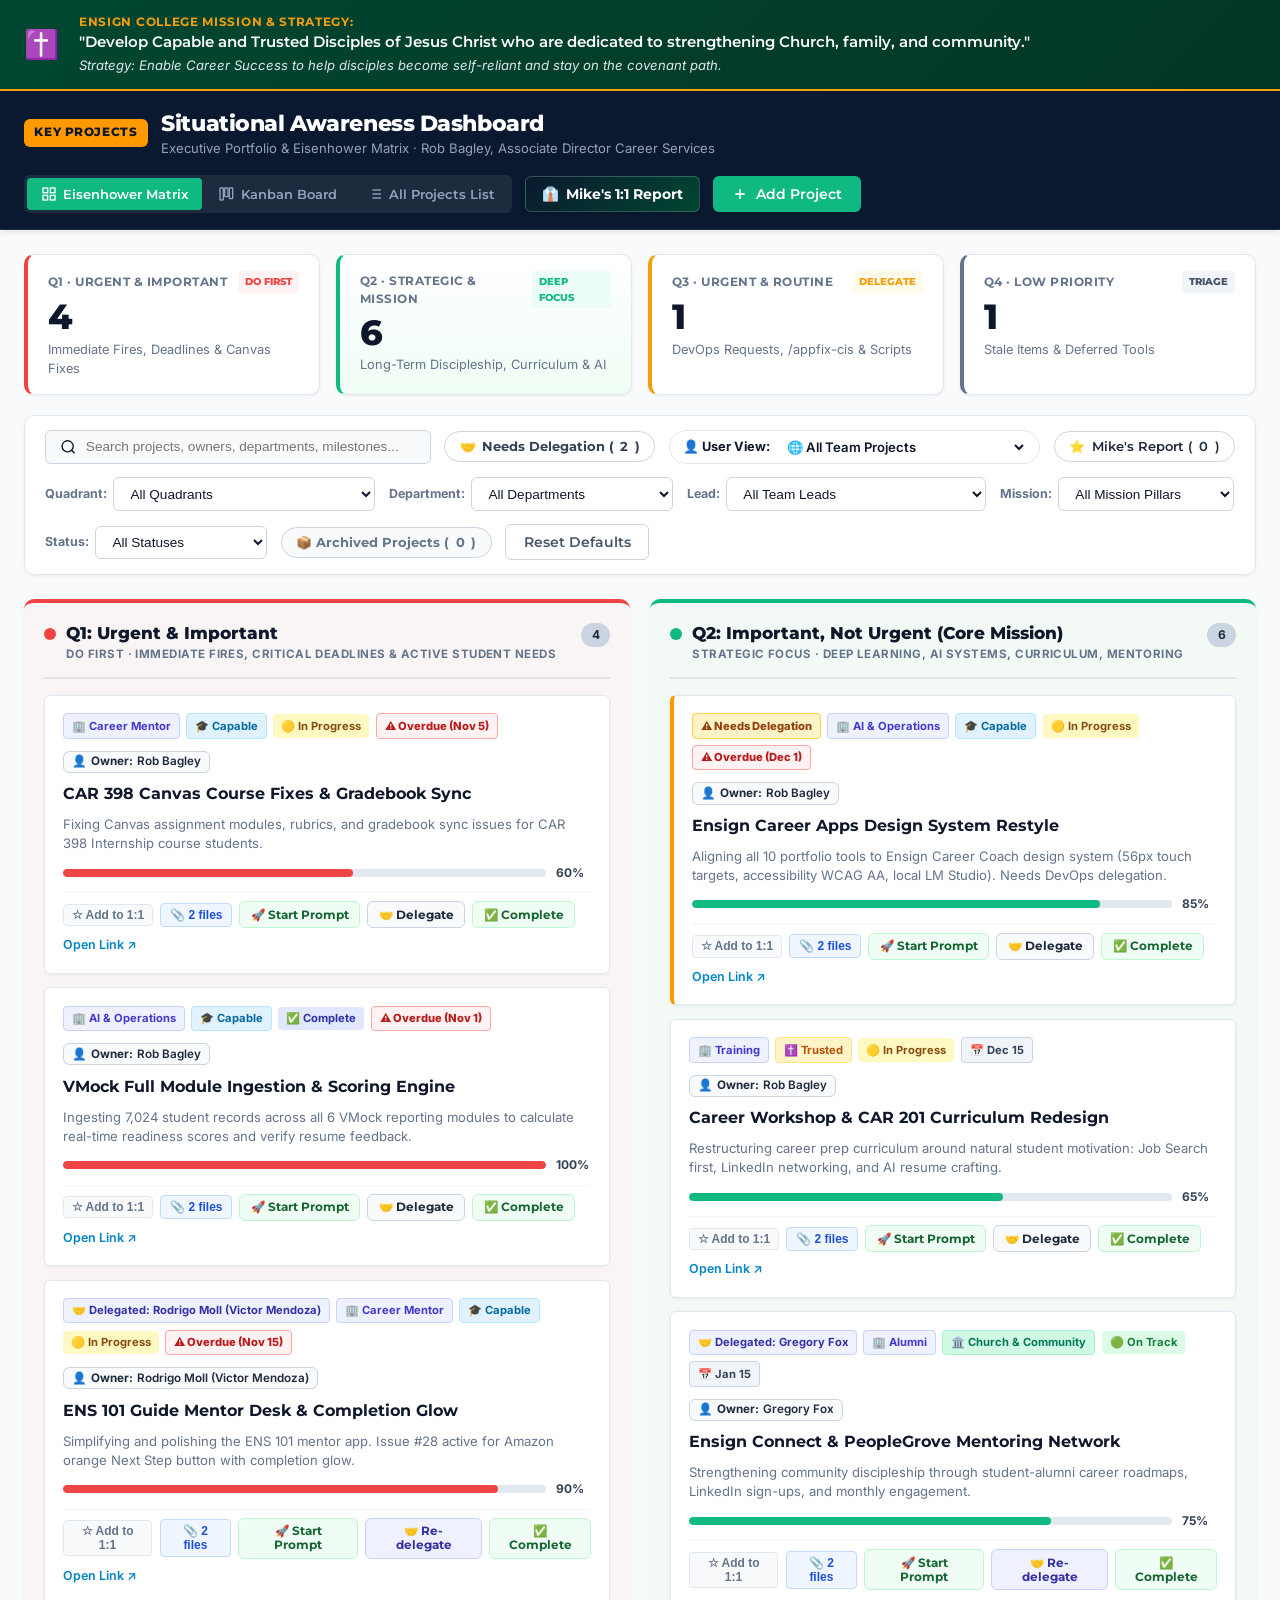
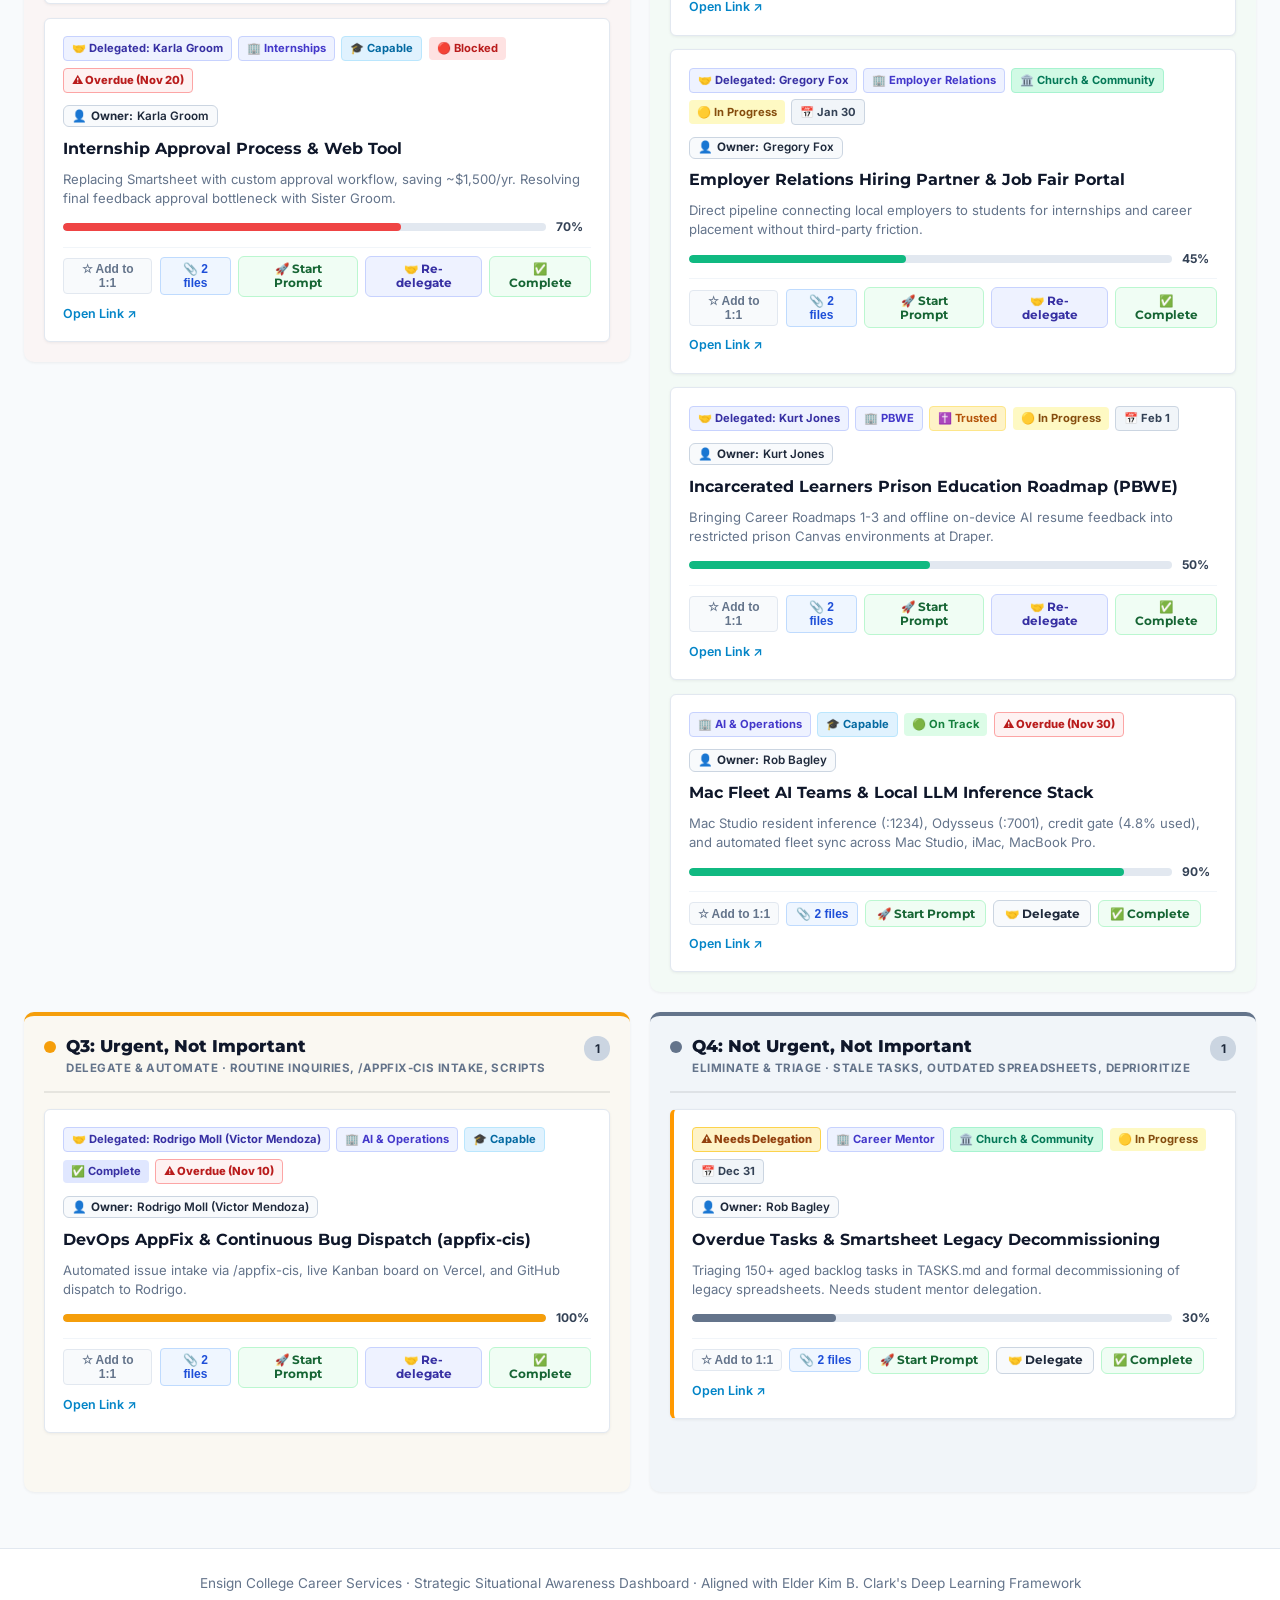
==== index.html @ 41dbcc60 "feat: complete & archive projects view, red modal button, and executive archive reporting" ====
<!DOCTYPE html>
<html lang="en">
<head>
  <meta charset="UTF-8">
  <meta name="viewport" content="width=device-width, initial-scale=1.0">
  <title>Ensign Key Projects & Situational Awareness Dashboard</title>
  
  <!-- Favicon and App Manifest -->
  <link rel="icon" type="image/svg+xml" href="favicon.svg">
  <link rel="icon" type="image/png" sizes="32x32" href="favicon-32x32.png">
  <link rel="icon" type="image/png" sizes="16x16" href="favicon-16x16.png">
  <link rel="apple-touch-icon" sizes="180x180" href="apple-touch-icon.png">
  <link rel="manifest" href="site.webmanifest">
  <meta name="theme-color" content="#004731">

  <!-- Typography: Montserrat & Inter (Ensign Career Coach Design System) -->
  <link rel="preconnect" href="https://fonts.googleapis.com">
  <link rel="preconnect" href="https://fonts.gstatic.com" crossorigin>
  <link href="https://fonts.googleapis.com/css2?family=Inter:wght@400;500;600;700&family=Montserrat:wght@600;700;800&display=swap" rel="stylesheet">
  
  <link rel="stylesheet" href="style.css">

  <!-- Vercel Web Analytics -->
  <script>
    window.va = window.va || function () { (window.vaq = window.vaq || []).push(arguments); };
  </script>
  <script defer src="/_vercel/insights/script.js"></script>
  <!-- Vercel Speed Insights -->
  <script>
    window.si = window.si || function () { (window.siq = window.siq || []).push(arguments); };
  </script>
  <script defer src="/_vercel/speed-insights/script.js"></script>
</head>
<body>
  <!-- Mission & Strategic Banner -->
  <div class="mission-banner">
    <div class="mission-container">
      <div class="mission-icon">✝️</div>
      <div class="mission-text">
        <span class="mission-label">Ensign College Mission & Strategy:</span>
        <span class="mission-quote">"Develop Capable and Trusted Disciples of Jesus Christ who are dedicated to strengthening Church, family, and community."</span>
        <span class="strategy-quote">Strategy: Enable Career Success to help disciples become self-reliant and stay on the covenant path.</span>
      </div>
    </div>
  </div>

  <!-- Header -->
  <header class="app-header">
    <div class="header-container">
      <div class="brand-group">
        <div class="brand-badge">KEY PROJECTS</div>
        <div>
          <h1 class="brand-title">Situational Awareness Dashboard</h1>
          <p class="brand-subtitle">Executive Portfolio & Eisenhower Matrix · Rob Bagley, Associate Director Career Services</p>
        </div>
      </div>
      <div class="header-actions">
        <div class="view-toggle">
          <button id="view-matrix-btn" class="toggle-btn active" title="Eisenhower 2x2 Matrix View">
            <svg width="16" height="16" viewBox="0 0 24 24" fill="none" stroke="currentColor" stroke-width="2"><rect x="3" y="3" width="7" height="7"/><rect x="14" y="3" width="7" height="7"/><rect x="14" y="14" width="7" height="7"/><rect x="3" y="14" width="7" height="7"/></svg>
            Eisenhower Matrix
          </button>
          <button id="view-kanban-btn" class="toggle-btn" title="Trello / Kanban Board View (Grouped by Status with Drag & Drop)">
            <svg width="16" height="16" viewBox="0 0 24 24" fill="none" stroke="currentColor" stroke-width="2"><rect x="3" y="3" width="5" height="18" rx="1"/><rect x="10" y="3" width="5" height="13" rx="1"/><rect x="17" y="3" width="5" height="16" rx="1"/></svg>
            Kanban Board
          </button>
          <button id="view-list-btn" class="toggle-btn" title="All Projects List View">
            <svg width="16" height="16" viewBox="0 0 24 24" fill="none" stroke="currentColor" stroke-width="2"><line x1="8" y1="6" x2="21" y2="6"/><line x1="8" y1="12" x2="21" y2="12"/><line x1="8" y1="18" x2="21" y2="18"/><line x1="3" y1="6" x2="3.01" y2="6"/><line x1="3" y1="12" x2="3.01" y2="12"/><line x1="3" y1="18" x2="3.01" y2="18"/></svg>
            All Projects List
          </button>
        </div>
        <button id="exec-summary-btn" class="btn btn-secondary btn-exec-summary" title="Generate Executive Summary & 1:1 Report for Director Mike Ray">
          <span class="btn-icon">👔</span> Mike's 1:1 Report
        </button>
        <button id="add-project-btn" class="btn btn-primary">
          <svg width="16" height="16" viewBox="0 0 24 24" fill="none" stroke="currentColor" stroke-width="2.5"><line x1="12" y1="5" x2="12" y2="19"/><line x1="5" y1="12" x2="19" y2="12"/></svg>
          Add Project
        </button>
      </div>
    </div>
  </header>

  <main class="dashboard-container">
    <!-- Toolbar & Summary Metrics -->
    <section class="toolbar">
      <div class="metrics-grid">
        <div class="metric-card metric-q1">
          <div class="metric-top">
            <span class="metric-label">Q1 · Urgent & Important</span>
            <span class="metric-quadrant-badge">DO FIRST</span>
          </div>
          <span class="metric-value" id="count-q1">0</span>
          <span class="metric-desc">Immediate Fires, Deadlines & Canvas Fixes</span>
        </div>
        <div class="metric-card metric-q2">
          <div class="metric-top">
            <span class="metric-label">Q2 · Strategic & Mission</span>
            <span class="metric-quadrant-badge">DEEP FOCUS</span>
          </div>
          <span class="metric-value" id="count-q2">0</span>
          <span class="metric-desc">Long-Term Discipleship, Curriculum & AI</span>
        </div>
        <div class="metric-card metric-q3">
          <div class="metric-top">
            <span class="metric-label">Q3 · Urgent & Routine</span>
            <span class="metric-quadrant-badge">DELEGATE</span>
          </div>
          <span class="metric-value" id="count-q3">0</span>
          <span class="metric-desc">DevOps Requests, /appfix-cis & Scripts</span>
        </div>
        <div class="metric-card metric-q4">
          <div class="metric-top">
            <span class="metric-label">Q4 · Low Priority</span>
            <span class="metric-quadrant-badge">TRIAGE</span>
          </div>
          <span class="metric-value" id="count-q4">0</span>
          <span class="metric-desc">Stale Items & Deferred Tools</span>
        </div>
      </div>

      <!-- Controls & Filter Bar -->
      <div class="controls-bar">
        <div class="search-box">
          <svg width="18" height="18" viewBox="0 0 24 24" fill="none" stroke="currentColor" stroke-width="2"><circle cx="11" cy="11" r="8"/><path d="M21 21l-4.35-4.35"/></svg>
          <input type="text" id="search-input" placeholder="Search projects, owners, departments, milestones...">
        </div>

        <!-- Quick "Needs Delegation" Filter Toggle Button -->
        <button id="needs-delegation-btn" class="pill-btn btn-delegation-toggle" title="Filter projects that need delegation or are delegated">
          <span class="pill-icon">🤝</span> Needs Delegation (<span id="needs-delegation-count">0</span>)
        </button>

        <!-- User Perspective View Selector -->
        <div class="user-view-group">
          <label for="user-view-select" class="user-view-label">👤 User View:</label>
          <select id="user-view-select" class="user-view-select" title="Switch dashboard view to see personal and delegated projects for a specific team member">
            <option value="all">🌐 All Team Projects</option>
            <option value="rob">👤 Rob Bagley (Assoc Director)</option>
            <option value="rodrigo">💻 Rodrigo Moll (DevOps Lead)</option>
            <option value="greg">👔 Gregory Fox (Assoc Director)</option>
            <option value="karla">🤝 Karla Groom (Internships)</option>
            <option value="kurt">🏛️ Kurt Jones (PBWE / Prison Ed)</option>
            <option value="joseph">🎓 Joseph Bonilla Abarca (Alumni)</option>
          </select>
        </div>

        <!-- Quick "Mike's Report" Toggle Button -->
        <button id="mikes-report-btn" class="pill-btn btn-mikes-toggle" title="Filter to show only projects marked for Director Mike Ray 1:1 Report">
          <span class="pill-icon">⭐</span> Mike's Report (<span id="mikes-report-count">0</span>)
        </button>

        <!-- Eisenhower Quadrant Filter -->
        <div class="filter-group">
          <label for="filter-quadrant-select" class="filter-label">Quadrant:</label>
          <select id="filter-quadrant-select">
            <option value="all">All Quadrants</option>
            <option value="Q1">Q1: Urgent &amp; Important (Do First)</option>
            <option value="Q2">Q2: Strategic Mission (Deep Focus)</option>
            <option value="Q3">Q3: Urgent &amp; Routine (Delegate)</option>
            <option value="Q4">Q4: Low Priority (Triage)</option>
          </select>
        </div>

        <!-- Department Category Filter -->
        <div class="filter-group">
          <label for="filter-department" class="filter-label">Department:</label>
          <select id="filter-department">
            <option value="all">All Departments</option>
            <option value="Career Mentor">Career Mentor</option>
            <option value="Alumni">Alumni</option>
            <option value="Employer Relations">Employer Relations</option>
            <option value="PBWE">PBWE (Prison Education)</option>
            <option value="Internships">Internships</option>
            <option value="Training">Training</option>
            <option value="AI & Operations">AI & Operations</option>
          </select>
        </div>

        <!-- Lead / Owner Filter -->
        <div class="filter-group">
          <label for="filter-owner" class="filter-label">Lead:</label>
          <select id="filter-owner">
            <option value="all">All Team Leads</option>
          </select>
        </div>

        <!-- Mission Pillar Filter -->
        <div class="filter-group">
          <label for="filter-pillar" class="filter-label">Mission:</label>
          <select id="filter-pillar">
            <option value="all">All Mission Pillars</option>
            <option value="Capable">Capable Disciples</option>
            <option value="Trusted">Trusted Disciples</option>
            <option value="Community">Church & Community</option>
          </select>
        </div>

        <!-- Status Filter -->
        <div class="filter-group">
          <label for="filter-status" class="filter-label">Status:</label>
          <select id="filter-status">
            <option value="all">All Statuses</option>
            <option value="Backlog">📥 Backlog</option>
            <option value="On Track">🟢 On Track</option>
            <option value="In Progress">🟡 In Progress</option>
            <option value="Blocked">🔴 Blocked / Waiting</option>
            <option value="Completed">✅ Completed</option>
          </select>
        </div>

        <!-- Toggle Archive / Removed Cards Button -->
        <button id="toggle-removed-btn" class="pill-btn btn-archive-toggle" title="Show or hide cards marked Complete &amp; Archived">
          📦 Archived Projects (<span id="removed-count">0</span>)
        </button>

        <button id="reset-storage-btn" class="btn btn-outline" title="Reset to standard Mem project defaults">Reset Defaults</button>
      </div>

      <!-- Active User View Perspective Banner -->
      <div id="active-user-view-banner" class="active-user-view-banner" style="display: none;">
        <div class="banner-left">
          <span class="banner-badge user-view-badge">PERSPECTIVE</span>
          <span id="active-user-view-text" class="banner-text">Viewing Rodrigo Moll's Workspace (3 projects)</span>
        </div>
        <button type="button" id="clear-user-view-btn" class="btn-clear-user-view" title="Reset view back to all team projects">✕ View All Team Projects</button>
      </div>

      <!-- Active Quadrant Filter Banner -->
      <div id="active-quadrant-banner" class="active-quadrant-banner" style="display: none;">
        <div class="banner-left">
          <span class="banner-badge">ACTIVE FILTER</span>
          <span id="active-quadrant-banner-text" class="banner-text">Showing Q1: Urgent &amp; Important projects only</span>
        </div>
        <button type="button" id="clear-quadrant-banner-btn" class="btn-clear-quadrant" title="Clear Quadrant Filter">✕ Show All Quadrants</button>
      </div>

      <!-- Active Archive View Banner -->
      <div id="active-archive-banner" class="active-archive-banner" style="display: none;">
        <div class="banner-left">
          <span class="banner-badge archive-view-badge">ARCHIVE</span>
          <span id="active-archive-text" class="banner-text">Viewing Archived &amp; Completed Projects (<span id="archive-banner-count">0</span> projects)</span>
        </div>
        <div class="banner-actions">
          <button type="button" id="open-archive-report-btn" class="btn-archive-report" title="Generate executive report of archived projects">📊 Archived Report</button>
          <button type="button" id="clear-archive-view-btn" class="btn-clear-archive-view" title="Return to active projects">✕ Return to Active Projects</button>
        </div>
      </div>
    </section>

    <!-- VIEW 1: Eisenhower Matrix View (2x2 Grid) -->
    <section id="matrix-view" class="eisenhower-grid">
      <!-- Q1: Urgent & Important (Do First) -->
      <div class="quadrant-box q1-box">
        <div class="quadrant-header">
          <div class="quadrant-title-group">
            <span class="quadrant-indicator q1-ind"></span>
            <div>
              <h2 class="quadrant-title">Q1: Urgent & Important</h2>
              <span class="quadrant-action">DO FIRST · Immediate Fires, Critical Deadlines & Active Student Needs</span>
            </div>
          </div>
          <span class="quadrant-count" id="count-badge-q1">0</span>
        </div>
        <div class="quadrant-cards" id="cards-q1"></div>
      </div>

      <!-- Q2: Not Urgent & Important (Schedule / Strategic Mission) -->
      <div class="quadrant-box q2-box">
        <div class="quadrant-header">
          <div class="quadrant-title-group">
            <span class="quadrant-indicator q2-ind"></span>
            <div>
              <h2 class="quadrant-title">Q2: Important, Not Urgent (Core Mission)</h2>
              <span class="quadrant-action">STRATEGIC FOCUS · Deep Learning, AI Systems, Curriculum, Mentoring</span>
            </div>
          </div>
          <span class="quadrant-count" id="count-badge-q2">0</span>
        </div>
        <div class="quadrant-cards" id="cards-q2"></div>
      </div>

      <!-- Q3: Urgent & Not Important (Delegate / Automate) -->
      <div class="quadrant-box q3-box">
        <div class="quadrant-header">
          <div class="quadrant-title-group">
            <span class="quadrant-indicator q3-ind"></span>
            <div>
              <h2 class="quadrant-title">Q3: Urgent, Not Important</h2>
              <span class="quadrant-action">DELEGATE & AUTOMATE · Routine Inquiries, /appfix-cis Intake, Scripts</span>
            </div>
          </div>
          <span class="quadrant-count" id="count-badge-q3">0</span>
        </div>
        <div class="quadrant-cards" id="cards-q3"></div>
      </div>

      <!-- Q4: Not Urgent & Not Important (Eliminate / Triage) -->
      <div class="quadrant-box q4-box">
        <div class="quadrant-header">
          <div class="quadrant-title-group">
            <span class="quadrant-indicator q4-ind"></span>
            <div>
              <h2 class="quadrant-title">Q4: Not Urgent, Not Important</h2>
              <span class="quadrant-action">ELIMINATE & TRIAGE · Stale Tasks, Outdated Spreadsheets, Deprioritize</span>
            </div>
          </div>
          <span class="quadrant-count" id="count-badge-q4">0</span>
        </div>
        <div class="quadrant-cards" id="cards-q4"></div>
      </div>
    </section>

    <!-- VIEW 2: Trello / Kanban Board View (Grouped by Workflow Status) -->
    <section id="kanban-view" class="kanban-board-view" style="display: none;">
      <!-- Column 1: Backlog -->
      <div class="kanban-column kanban-col-backlog" id="kanban-col-backlog" data-status="Backlog">
        <div class="kanban-column-header">
          <div class="kanban-col-title-group">
            <span class="kanban-col-indicator ind-backlog"></span>
            <h2 class="kanban-col-title">📥 Backlog</h2>
            <span class="kanban-col-count" id="count-kanban-backlog">0</span>
          </div>
          <p class="kanban-col-subtitle">Queued & upcoming tasks</p>
        </div>
        <div class="kanban-column-cards" id="cards-kanban-backlog" data-status="Backlog"></div>
      </div>

      <!-- Column 2: On Track / Planning -->
      <div class="kanban-column kanban-col-on-track" id="kanban-col-on-track" data-status="On Track">
        <div class="kanban-column-header">
          <div class="kanban-col-title-group">
            <span class="kanban-col-indicator ind-on-track"></span>
            <h2 class="kanban-col-title">🟢 On Track</h2>
            <span class="kanban-col-count" id="count-kanban-on-track">0</span>
          </div>
          <p class="kanban-col-subtitle">On schedule & planning</p>
        </div>
        <div class="kanban-column-cards" id="cards-kanban-on-track" data-status="On Track"></div>
      </div>

      <!-- Column 2: In Progress -->
      <div class="kanban-column kanban-col-in-progress" id="kanban-col-in-progress" data-status="In Progress">
        <div class="kanban-column-header">
          <div class="kanban-col-title-group">
            <span class="kanban-col-indicator ind-in-progress"></span>
            <h2 class="kanban-col-title">🟡 In Progress</h2>
            <span class="kanban-col-count" id="count-kanban-in-progress">0</span>
          </div>
          <p class="kanban-col-subtitle">Active execution & work</p>
        </div>
        <div class="kanban-column-cards" id="cards-kanban-in-progress" data-status="In Progress"></div>
      </div>

      <!-- Column 3: Blocked / Waiting -->
      <div class="kanban-column kanban-col-blocked" id="kanban-col-blocked" data-status="Blocked">
        <div class="kanban-column-header">
          <div class="kanban-col-title-group">
            <span class="kanban-col-indicator ind-blocked"></span>
            <h2 class="kanban-col-title">🔴 Blocked / Waiting</h2>
            <span class="kanban-col-count" id="count-kanban-blocked">0</span>
          </div>
          <p class="kanban-col-subtitle">Needs unblocking or review</p>
        </div>
        <div class="kanban-column-cards" id="cards-kanban-blocked" data-status="Blocked"></div>
      </div>

      <!-- Column 4: Completed -->
      <div class="kanban-column kanban-col-completed" id="kanban-col-completed" data-status="Completed">
        <div class="kanban-column-header">
          <div class="kanban-col-title-group">
            <span class="kanban-col-indicator ind-completed"></span>
            <h2 class="kanban-col-title">✅ Completed</h2>
            <span class="kanban-col-count" id="count-kanban-completed">0</span>
          </div>
          <p class="kanban-col-subtitle">Delivered & verified</p>
        </div>
        <div class="kanban-column-cards" id="cards-kanban-completed" data-status="Completed"></div>
      </div>
    </section>

    <!-- VIEW 3: All Projects List View -->
    <section id="list-view" class="projects-list-view" style="display: none;">
      <div class="list-cards-container" id="all-projects-list"></div>
    </section>
  </main>

  <!-- Project Edit / Add Modal -->
  <div id="project-modal" class="modal-overlay" style="display: none;">
    <div class="modal-card">
      <div class="modal-header">
        <h3 id="modal-title">Edit Project</h3>
        <button id="modal-close" class="btn-close">&times;</button>
      </div>
      <form id="project-form">
        <input type="hidden" id="form-id">
        <div class="form-row">
          <div class="form-group flex-2">
            <label for="form-title">Project Name</label>
            <input type="text" id="form-title" required placeholder="e.g. CAR 398 Canvas fixes">
          </div>
          <div class="form-group flex-1 combobox-wrapper">
            <label for="form-owner">Owner (Accountable Lead)</label>
            <div class="combobox-input-container">
              <input type="text" id="form-owner" class="combobox-input" autocomplete="off" placeholder="Type to search team members..." required>
              <button type="button" class="combobox-toggle-btn" id="owner-toggle-btn" tabindex="-1" title="Show all team members">▾</button>
            </div>
            <ul id="owner-dropdown-list" class="combobox-dropdown" style="display: none;"></ul>
          </div>
        </div>

        <div class="form-row">
          <div class="form-group flex-1 combobox-wrapper">
            <label for="form-delegated-owner">Delegated Lead (Driving Execution)</label>
            <div class="combobox-input-container">
              <input type="text" id="form-delegated-owner" class="combobox-input" autocomplete="off" placeholder="Leave blank if Rob, or pick coworker (e.g. Aqeel)...">
              <button type="button" class="combobox-toggle-btn" id="delegated-toggle-btn" tabindex="-1" title="Show all team members">▾</button>
            </div>
            <ul id="delegated-dropdown-list" class="combobox-dropdown" style="display: none;"></ul>
          </div>
          <div class="form-group flex-1 combobox-wrapper">
            <label for="form-assisting">Assisting (Contributors)</label>
            <div class="combobox-input-container">
              <input type="text" id="form-assisting" class="combobox-input" autocomplete="off" placeholder="Pick or type coworker (e.g. Paula)...">
              <button type="button" class="combobox-toggle-btn" id="assisting-toggle-btn" tabindex="-1" title="Show all team members">▾</button>
            </div>
            <ul id="assisting-dropdown-list" class="combobox-dropdown" style="display: none;"></ul>
          </div>
          <div class="form-group" style="flex: 0 0 auto; display: flex; align-items: flex-end; padding-bottom: 0.5rem;">
            <label class="checkbox-label" for="form-needs-delegation">
              <input type="checkbox" id="form-needs-delegation">
              <span>⚠️ Flag <strong>Needs Delegation</strong></span>
            </label>
          </div>
        </div>

        <div class="form-row">
          <div class="form-group flex-1">
            <label for="form-department">Department Category</label>
            <select id="form-department" required>
              <option value="Career Mentor">Career Mentor</option>
              <option value="Alumni">Alumni</option>
              <option value="Employer Relations">Employer Relations</option>
              <option value="PBWE">PBWE (Prison Education)</option>
              <option value="Internships">Internships</option>
              <option value="Training">Training</option>
              <option value="AI & Operations">AI & Operations</option>
            </select>
          </div>
          <div class="form-group flex-1">
            <label for="form-due-date">Target Due Date</label>
            <input type="date" id="form-due-date" required>
          </div>
        </div>

        <div class="form-row">
          <div class="form-group flex-1">
            <label for="form-quadrant">Eisenhower Quadrant</label>
            <select id="form-quadrant" required>
              <option value="Q1">Q1: Urgent & Important (Do First)</option>
              <option value="Q2">Q2: Important, Not Urgent (Strategic Mission)</option>
              <option value="Q3">Q3: Urgent, Not Important (Delegate/Automate)</option>
              <option value="Q4">Q4: Not Urgent, Not Important (Triage)</option>
            </select>
          </div>
          <div class="form-group flex-1">
            <label for="form-pillar">Mission Pillar</label>
            <select id="form-pillar" required>
              <option value="Capable">🎓 Capable Disciples</option>
              <option value="Trusted">✝️ Trusted Disciples</option>
              <option value="Community">🏛️ Church & Community</option>
            </select>
          </div>
          <div class="form-group flex-1">
            <label for="form-status">Status</label>
            <select id="form-status" required>
              <option value="Backlog">📥 Backlog</option>
              <option value="On Track">🟢 On Track</option>
              <option value="In Progress">🟡 In Progress</option>
              <option value="Blocked">🔴 Blocked / Waiting</option>
              <option value="Completed">✅ Completed</option>
            </select>
          </div>
        </div>

        <div class="form-group">
          <label for="form-progress">Progress (%): <span id="progress-val">50%</span></label>
          <input type="range" id="form-progress" min="0" max="100" value="50">
        </div>

        <div class="form-group">
          <label for="form-description">Description & Strategic Intent</label>
          <textarea id="form-description" rows="3" placeholder="Context, blockers, student impact..."></textarea>
        </div>

        <div class="form-row">
          <div class="form-group flex-1">
            <label for="form-link">Primary Link / URL (GitHub, Canvas, Vercel)</label>
            <input type="url" id="form-link" placeholder="https://...">
          </div>
          <div class="form-group flex-1">
            <label for="form-prompt-doc">Start Prompt Document (OneDrive filename)</label>
            <input type="text" id="form-prompt-doc" placeholder="e.g. car398-canvas-fixes.md">
          </div>
        </div>

        <!-- Project Attachments & Resources Section -->
        <div class="form-attachments-section">
          <div class="attachments-header">
            <label class="attachments-title">📎 Project Attachments &amp; Files (<span id="modal-attachments-count">0</span>)</label>
            <span class="attachments-subtitle">Upload files (PDF, screenshots, docs) or link OneDrive/Cloud files</span>
          </div>

          <!-- Existing Attachments List -->
          <div id="modal-attachments-list" class="attachments-list-container">
            <div class="empty-attachments-msg">No attachments yet. Drop files or add links below.</div>
          </div>

          <!-- Add Attachment Input Box -->
          <div class="attachment-input-card">
            <!-- Drag & Drop Upload Zone -->
            <div id="drop-zone" class="file-drop-target">
              <input type="file" id="form-attachment-file-input" multiple style="display: none;">
              <span class="drop-zone-icon">📤</span>
              <div class="drop-zone-label">
                <strong>Drag &amp; drop files here</strong> or <button type="button" class="btn-browse-link" onclick="document.getElementById('form-attachment-file-input').click()">Browse files</button>
              </div>
              <span class="drop-zone-sub">PDF, PNG/JPG images, Word, Excel, Markdown, Text, ZIP</span>
            </div>

            <!-- Add URL / OneDrive Link Row -->
            <div class="attachment-link-adder">
              <span class="link-adder-label">Or attach a Cloud Document / OneDrive Link:</span>
              <div class="link-adder-inputs">
                <input type="text" id="form-att-link-name" placeholder="File / Link title (e.g. OneDrive Project Notes)..." class="flex-1">
                <input type="url" id="form-att-link-url" placeholder="https://onedrive.live.com/... or https://..." class="flex-2">
                <button type="button" id="btn-add-attachment-link" class="btn btn-secondary btn-sm">📎 Add Link</button>
              </div>
            </div>
          </div>
        </div>

        <div class="form-group form-checkbox-group">
          <label class="checkbox-label" for="form-in-mikes-report">
            <input type="checkbox" id="form-in-mikes-report">
            <span>⭐ <strong>Include in Mike Ray 1:1 Report</strong> (features this project in the executive briefing)</span>
          </label>
        </div>

        <div class="form-actions">
          <div class="modal-left-actions">
            <button type="button" id="modal-complete-remove-btn" class="btn btn-complete-remove-modal" title="Mark 100% complete and archive from active dashboard">
              📦 Complete &amp; Archive
            </button>
            <button type="button" id="modal-restore-btn" class="btn btn-outline" style="display:none;" title="Restore this card back to the active dashboard">
              ↩️ Restore Card
            </button>
          </div>
          <div class="modal-right-actions">
            <button type="button" id="modal-cancel" class="btn btn-outline">Cancel</button>
            <button type="submit" class="btn btn-primary">Save Project</button>
          </div>
        </div>
      </form>
    </div>
  </div>

  
  <!-- Delegate Coworker Pick List Modal -->
  <div id="delegate-modal" class="modal-overlay" style="display: none;">
    <div class="modal-card modal-card-delegate">
      <div class="modal-header">
        <div>
          <h3 id="delegate-modal-title">Delegate Project</h3>
          <p id="delegate-modal-subtitle" class="modal-subtitle">Select a coworker from the CIS team roster to take ownership. If unselected, Rob Bagley remains the assumed owner.</p>
        </div>
        <button id="delegate-modal-close" class="btn-close">&times;</button>
      </div>
      
      <div class="delegate-body">
        <!-- Current Status Banner -->
        <div id="delegate-current-status" class="delegate-status-banner"></div>

        <!-- Flag as Needs Delegation toggle -->
        <div class="delegate-flag-row">
          <label class="checkbox-label" for="delegate-flag-checkbox">
            <input type="checkbox" id="delegate-flag-checkbox">
            <span>Mark project as <strong>Needs Delegation</strong> (shows badge on card)</span>
          </label>
        </div>

        <!-- Search Pick List -->
        <div class="delegate-search-container">
          <label for="delegate-search-input" class="search-label">Pick Coworker from CIS Team Roster (34 Members):</label>
          <div class="search-input-wrapper">
            <svg width="16" height="16" viewBox="0 0 24 24" fill="none" stroke="currentColor" stroke-width="2"><circle cx="11" cy="11" r="8"/><path d="M21 21l-4.35-4.35"/></svg>
            <input type="text" id="delegate-search-input" placeholder="Type coworker name or role (e.g. Rodrigo, Karla, Grover, Jorge)..." autocomplete="off">
          </div>
        </div>

        <!-- Scrollable Coworker Pick List -->
        <div class="delegate-picklist-wrapper">
          <ul id="delegate-picklist" class="delegate-picklist"></ul>
        </div>

        <div class="delegate-modal-footer">
          <button type="button" id="delegate-revert-btn" class="btn btn-outline btn-revert-rob">
            👤 Clear Delegation (Owner: Rob Bagley)
          </button>
          <button type="button" id="delegate-cancel-btn" class="btn btn-outline">Close</button>
        </div>
      </div>
    </div>
  </div>

  
  <!-- Prompt to Start Project Modal -->
  <div id="prompt-modal" class="modal-overlay" style="display: none;">
    <div class="modal-card modal-card-prompt">
      <div class="modal-header">
        <div>
          <h3 id="prompt-modal-title">🚀 Prompt to Start Project</h3>
          <p id="prompt-modal-subtitle" class="modal-subtitle">Ready-to-run prompt document from OneDrive PROMPTS to Start Projects</p>
        </div>
        <button id="prompt-modal-close" class="btn-close">&times;</button>
      </div>
      <div class="prompt-modal-body">
        <div class="prompt-actions-bar">
          <button type="button" id="prompt-copy-btn" class="btn btn-primary btn-copy-prompt">
            📋 Copy Prompt to Clipboard
          </button>
          <a id="prompt-doc-link" href="#" target="_blank" rel="noopener" class="btn btn-outline btn-open-doc">
            📄 Open Raw Document ↗
          </a>
          <span id="prompt-copy-feedback" class="copy-feedback-pill" style="display: none;">✅ Copied to clipboard! Ready to paste into Claude, Codex, or Antigravity</span>
        </div>
        <div class="prompt-code-container">
          <pre id="prompt-content-pre" class="prompt-pre"></pre>
        </div>
      </div>
    </div>
  </div>

  <footer class="app-footer">
    <div class="footer-container">
      <p>Ensign College Career Services · Strategic Situational Awareness Dashboard · Aligned with Elder Kim B. Clark's Deep Learning Framework</p>
    </div>
  </footer>

  <!-- Modal: Executive Summary & Mike Ray 1:1 Report -->
  <div id="exec-summary-modal" class="modal-overlay" style="display: none;">
    <div class="modal-card modal-card-summary">
      <div class="modal-header">
        <div>
          <div class="modal-header-badge">EXECUTIVE BRIEFING</div>
          <h3 id="exec-summary-title">Director 1:1 Report · Mike Ray</h3>
          <p class="modal-subtitle">Ensign College Career Services · Situational Awareness &amp; Key Projects Portfolio</p>
        </div>
        <button type="button" id="exec-summary-close" class="btn-close" aria-label="Close modal">&times;</button>
      </div>
      
      <div class="modal-body modal-summary-body">
        <div class="summary-toolbar-actions">
          <div class="summary-scope-selector">
            <span class="scope-label">Report Scope:</span>
            <div class="scope-pills">
              <button type="button" id="summary-scope-mikes" class="scope-btn active">⭐ Mike's 1:1 Selected (<span id="summary-mikes-count">0</span>)</button>
              <button type="button" id="summary-scope-all" class="scope-btn">🌐 All Active Key Projects (<span id="summary-all-count">0</span>)</button>
              <button type="button" id="summary-scope-archived" class="scope-btn">📦 Completed &amp; Archived (<span id="summary-archived-count">0</span>)</button>
            </div>
          </div>
          <div class="summary-btn-group">
            <button type="button" id="summary-copy-md-btn" class="btn btn-primary btn-copy-summary">
              📋 Copy Formatted Markdown
            </button>
            <button type="button" id="summary-print-btn" class="btn btn-outline btn-print-summary">
              🖨️ Print / Save PDF
            </button>
          </div>
        </div>
        
        <div id="summary-copy-feedback" class="copy-feedback-pill" style="display: none;">
          ✅ Executive summary copied to clipboard! Ready to paste into Mem, Teams, or Outlook 1:1 notes.
        </div>
        
        <div class="summary-preview-container" id="summary-rendered-preview">
          <!-- Dynamically populated executive summary preview -->
        </div>
      </div>
    </div>
  </div>

  <!-- Modal: Attachment Viewer -->
  <div id="attachment-viewer-modal" class="modal-overlay" style="display: none;">
    <div class="modal-card modal-card-attachments">
      <div class="modal-header">
        <div>
          <div class="modal-header-badge">PROJECT ATTACHMENTS</div>
          <h3 id="att-viewer-title">Project Attachments</h3>
          <p id="att-viewer-subtitle" class="modal-subtitle"></p>
        </div>
        <button type="button" id="att-viewer-close" class="btn-close" aria-label="Close modal">&times;</button>
      </div>
      <div class="modal-body modal-attachments-body">
        <div id="att-viewer-list" class="viewer-attachments-grid">
          <!-- Dynamically populated cards with download / preview buttons -->
        </div>
      </div>
      <div class="modal-footer" style="display: flex; justify-content: space-between; align-items: center; padding: 1rem 1.5rem; border-top: 1px solid var(--border-subtle);">
        <button type="button" id="att-viewer-edit-btn" class="btn btn-outline">✏️ Manage Attachments in Edit Modal</button>
        <button type="button" id="att-viewer-done-btn" class="btn btn-primary">Done</button>
      </div>
    </div>
  </div>

  <script src="app.js"></script>
</body>
</html>
---- style.css ----
/* Ensign Career Coach Design System - Key Projects Dashboard Stylesheet */

:root {
  /* Ensign Brand Palette */
  --ensign-navy: #0A192F;
  --ensign-navy-light: #1E293B;
  --ensign-forest: #004731;
  --ensign-emerald: #10B981;
  --ensign-emerald-dark: #059669;
  --ensign-emerald-subtle: #D1FAE5;
  --ensign-orange: #FF9900;
  --ensign-gold: #F59E0B;
  
  /* Eisenhower Quadrant Colors */
  --q1-color: #EF4444; /* Urgent & Important / Red */
  --q1-subtle: #FEF2F2;
  --q2-color: #10B981; /* Strategic Mission / Emerald Green */
  --q2-subtle: #ECFDF5;
  --q3-color: #F59E0B; /* Urgent, Not Important / Amber Orange */
  --q3-subtle: #FFFBEB;
  --q4-color: #64748B; /* Not Urgent, Not Important / Slate */
  --q4-subtle: #F8FAFC;

  /* Typography */
  --font-heading: 'Montserrat', -apple-system, BlinkMacSystemFont, "Segoe UI", Roboto, sans-serif;
  --font-body: 'Inter', -apple-system, BlinkMacSystemFont, "Segoe UI", Roboto, sans-serif;

  /* Surfaces & Borders */
  --bg-page: #F8FAFC;
  --bg-surface: #FFFFFF;
  --border-subtle: #E2E8F0;
  --border-strong: #CBD5E1;
  --text-main: #0F172A;
  --text-muted: #64748B;

  /* Spacing & Touch Targets */
  --radius-sm: 6px;
  --radius-md: 10px;
  --radius-lg: 14px;
  --shadow-sm: 0 1px 3px rgba(0, 0, 0, 0.06);
  --shadow-md: 0 4px 6px -1px rgba(0, 0, 0, 0.08);
  --shadow-hover: 0 10px 15px -3px rgba(0, 0, 0, 0.1);
}

* {
  box-sizing: border-box;
  margin: 0;
  padding: 0;
}

body {
  font-family: var(--font-body);
  background-color: var(--bg-page);
  color: var(--text-main);
  min-height: 100vh;
  display: flex;
  flex-direction: column;
  line-height: 1.5;
  -webkit-font-smoothing: antialiased;
}

/* Mission & Strategic Banner */
.mission-banner {
  background: linear-gradient(135deg, var(--ensign-forest) 0%, #033624 100%);
  color: #FFFFFF;
  border-bottom: 2px solid var(--ensign-gold);
  padding: 0.85rem 1.5rem;
}

.mission-container {
  max-width: 1600px;
  margin: 0 auto;
  display: flex;
  align-items: center;
  gap: 1.25rem;
  flex-wrap: wrap;
}

.mission-icon {
  font-size: 1.75rem;
  line-height: 1;
}

.mission-text {
  flex: 1;
  min-width: 300px;
  display: flex;
  flex-direction: column;
  gap: 0.15rem;
}

.mission-label {
  font-family: var(--font-heading);
  font-size: 0.72rem;
  font-weight: 700;
  text-transform: uppercase;
  letter-spacing: 0.06em;
  color: var(--ensign-gold);
}

.mission-quote {
  font-family: var(--font-heading);
  font-weight: 600;
  font-size: 0.92rem;
  line-height: 1.35;
}

.strategy-quote {
  font-size: 0.82rem;
  color: #E2E8F0;
  font-style: italic;
}

.mission-pillars {
  display: flex;
  gap: 0.5rem;
  align-items: center;
  flex-wrap: wrap;
}

.pillar-tag {
  font-family: var(--font-heading);
  font-size: 0.75rem;
  font-weight: 700;
  padding: 0.35rem 0.75rem;
  border-radius: 9999px;
  background-color: rgba(255, 255, 255, 0.12);
  border: 1px solid rgba(255, 255, 255, 0.2);
  cursor: default;
  transition: all 0.2s ease;
}

.pillar-tag:hover {
  background-color: rgba(255, 255, 255, 0.25);
  transform: translateY(-1px);
}

.pillar-capable { border-color: #38BDF8; color: #BAE6FD; }
.pillar-trusted { border-color: #FBBF24; color: #FDE68A; }
.pillar-community { border-color: #34D399; color: #A7F3D0; }

/* Header & Brand */
.app-header {
  background-color: var(--ensign-navy);
  color: #FFFFFF;
  padding: 1rem 1.5rem;
  box-shadow: var(--shadow-md);
  border-bottom: 1px solid rgba(255, 255, 255, 0.1);
}

.header-container {
  max-width: 1600px;
  margin: 0 auto;
  display: flex;
  justify-content: space-between;
  align-items: center;
  flex-wrap: wrap;
  gap: 1rem;
}

.brand-group {
  display: flex;
  align-items: center;
  gap: 0.85rem;
}

.brand-badge {
  background-color: var(--ensign-orange);
  color: #0F172A;
  font-family: var(--font-heading);
  font-size: 0.72rem;
  font-weight: 800;
  padding: 0.35rem 0.65rem;
  border-radius: var(--radius-sm);
  letter-spacing: 0.05em;
}

.brand-title {
  font-family: var(--font-heading);
  font-size: 1.35rem;
  font-weight: 800;
  letter-spacing: -0.02em;
  color: #FFFFFF;
}

.brand-subtitle {
  font-size: 0.82rem;
  color: #94A3B8;
}

.header-actions {
  display: flex;
  align-items: center;
  gap: 0.85rem;
  flex-wrap: wrap;
}

/* View Toggle */
.view-toggle {
  background-color: rgba(255, 255, 255, 0.08);
  border-radius: var(--radius-sm);
  padding: 3px;
  display: flex;
  gap: 3px;
}

.toggle-btn {
  background: transparent;
  border: none;
  color: #94A3B8;
  font-family: var(--font-heading);
  font-size: 0.82rem;
  font-weight: 600;
  padding: 0.5rem 0.85rem;
  border-radius: 4px;
  cursor: pointer;
  display: inline-flex;
  align-items: center;
  gap: 0.4rem;
  transition: all 0.2s ease;
}

.toggle-btn.active {
  background-color: var(--ensign-emerald);
  color: #FFFFFF;
}

.btn {
  display: inline-flex;
  align-items: center;
  gap: 0.5rem;
  font-family: var(--font-heading);
  font-size: 0.85rem;
  font-weight: 600;
  padding: 0.55rem 1.1rem;
  border-radius: var(--radius-sm);
  cursor: pointer;
  text-decoration: none;
  transition: all 0.2s ease;
  border: 1px solid transparent;
}

.btn-primary {
  background-color: var(--ensign-emerald);
  color: #FFFFFF;
}

.btn-primary:hover {
  background-color: #059669;
}

.btn-outline {
  background-color: transparent;
  color: #475569;
  border-color: #CBD5E1;
}

.btn-outline:hover {
  background-color: #E2E8F0;
  color: #0F172A;
}

/* Filter Pill Buttons */
.pill-btn {
  display: inline-flex;
  align-items: center;
  gap: 0.4rem;
  font-family: var(--font-heading);
  font-size: 0.8rem;
  font-weight: 700;
  padding: 0.45rem 0.9rem;
  border-radius: 9999px;
  cursor: pointer;
  border: 1px solid var(--border-strong);
  background-color: #FFFFFF;
  color: #334155;
  transition: all 0.2s ease;
}

.pill-btn:hover {
  background-color: #F1F5F9;
  border-color: #94A3B8;
}

.pill-btn.active {
  background-color: var(--ensign-navy);
  color: #FFFFFF;
  border-color: var(--ensign-navy);
}

.btn-archive-toggle {
  background-color: #F8FAFC;
  color: #64748B;
}

.btn-archive-toggle.active {
  background-color: #E2E8F0;
  color: #0F172A;
  border-color: #94A3B8;
}

/* Dashboard Container */
.dashboard-container {
  max-width: 1600px;
  width: 100%;
  margin: 1.5rem auto;
  padding: 0 1.5rem;
  flex: 1;
}

/* Toolbar & Summary Metrics */
.toolbar {
  margin-bottom: 1.5rem;
}

.metrics-grid {
  display: grid;
  grid-template-columns: repeat(auto-fit, minmax(260px, 1fr));
  gap: 1rem;
  margin-bottom: 1.25rem;
}

.metric-card {
  background: var(--bg-surface);
  border: 1px solid var(--border-subtle);
  border-radius: var(--radius-md);
  padding: 1rem 1.25rem;
  display: flex;
  flex-direction: column;
  box-shadow: var(--shadow-sm);
  border-left: 4px solid #64748B;
  position: relative;
  cursor: pointer;
  transition: transform 0.15s ease, box-shadow 0.15s ease, outline 0.15s ease;
}

.metric-card:hover {
  transform: translateY(-2px);
  box-shadow: var(--shadow-md);
}

.metric-card.active-quadrant-filter {
  outline: 3px solid var(--ensign-emerald);
  box-shadow: 0 0 0 4px rgba(0, 113, 80, 0.2), var(--shadow-md);
  transform: translateY(-2px);
}

.metric-card.metric-q1.active-quadrant-filter {
  outline-color: var(--q1-color);
  box-shadow: 0 0 0 4px rgba(239, 68, 68, 0.25), var(--shadow-md);
}

.metric-card.metric-q2.active-quadrant-filter {
  outline-color: var(--q2-color);
  box-shadow: 0 0 0 4px rgba(16, 185, 129, 0.25), var(--shadow-md);
}

.metric-card.metric-q3.active-quadrant-filter {
  outline-color: var(--q3-color);
  box-shadow: 0 0 0 4px rgba(245, 158, 11, 0.25), var(--shadow-md);
}

.metric-card.metric-q4.active-quadrant-filter {
  outline-color: var(--q4-color);
  box-shadow: 0 0 0 4px rgba(100, 116, 139, 0.25), var(--shadow-md);
}

.metric-card.metric-q1 { border-left-color: var(--q1-color); }
.metric-card.metric-q2 { border-left-color: var(--q2-color); background: linear-gradient(180deg, #FFFFFF 0%, #F0FDF4 100%); }
.metric-card.metric-q3 { border-left-color: var(--q3-color); }
.metric-card.metric-q4 { border-left-color: var(--q4-color); }

.metric-top {
  display: flex;
  justify-content: space-between;
  align-items: center;
}

.metric-label {
  font-family: var(--font-heading);
  font-size: 0.75rem;
  font-weight: 700;
  color: var(--text-muted);
  text-transform: uppercase;
  letter-spacing: 0.04em;
}

.metric-quadrant-badge {
  font-family: var(--font-heading);
  font-size: 0.65rem;
  font-weight: 800;
  padding: 0.2rem 0.45rem;
  border-radius: 4px;
  background: #F1F5F9;
  color: #475569;
}

.metric-card.metric-q1 .metric-quadrant-badge { background: var(--q1-subtle); color: var(--q1-color); }
.metric-card.metric-q2 .metric-quadrant-badge { background: var(--q2-subtle); color: var(--q2-color); }
.metric-card.metric-q3 .metric-quadrant-badge { background: var(--q3-subtle); color: var(--q3-color); }

.metric-value {
  font-family: var(--font-heading);
  font-size: 2.2rem;
  font-weight: 800;
  color: var(--text-main);
  line-height: 1.1;
  margin: 0.35rem 0 0.15rem 0;
}

.metric-desc {
  font-size: 0.8rem;
  color: var(--text-muted);
}

/* Controls Bar */
.controls-bar {
  background: var(--bg-surface);
  border: 1px solid var(--border-subtle);
  border-radius: var(--radius-md);
  padding: 0.85rem 1.25rem;
  display: flex;
  align-items: center;
  gap: 0.85rem;
  flex-wrap: wrap;
  box-shadow: var(--shadow-sm);
}

.search-box {
  display: flex;
  align-items: center;
  gap: 0.6rem;
  background-color: #F8FAFC;
  border: 1px solid var(--border-strong);
  border-radius: var(--radius-sm);
  padding: 0.45rem 0.85rem;
  flex: 1;
  min-width: 240px;
}

.search-box input {
  border: none;
  background: transparent;
  outline: none;
  font-size: 0.85rem;
  color: var(--text-main);
  width: 100%;
}

.filter-group {
  display: flex;
  align-items: center;
  gap: 0.4rem;
}

.filter-label {
  font-size: 0.78rem;
  font-weight: 700;
  color: var(--text-muted);
}

.filter-group select {
  padding: 0.45rem 0.75rem;
  border: 1px solid var(--border-strong);
  border-radius: var(--radius-sm);
  background-color: #FFFFFF;
  font-size: 0.85rem;
  color: var(--text-main);
  outline: none;
  cursor: pointer;
}

/* Eisenhower 2x2 Grid */
.eisenhower-grid {
  display: grid;
  grid-template-columns: 1fr 1fr;
  gap: 1.25rem;
  align-items: start;
}

@media (max-width: 1024px) {
  .eisenhower-grid {
    grid-template-columns: 1fr;
  }
}

.quadrant-box {
  background: #EEF2F6;
  border-radius: var(--radius-md);
  padding: 1.25rem;
  min-height: 480px;
  display: flex;
  flex-direction: column;
  box-shadow: var(--shadow-sm);
  border-top: 4px solid #64748B;
}

.q1-box { border-top-color: var(--q1-color); background: #FAF5F5; }
.q2-box { border-top-color: var(--q2-color); background: #F3FAF6; }
.q3-box { border-top-color: var(--q3-color); background: #FAF8F2; }
.q4-box { border-top-color: var(--q4-color); background: #F1F5F9; }

.quadrant-header {
  display: flex;
  justify-content: space-between;
  align-items: flex-start;
  padding-bottom: 0.85rem;
  margin-bottom: 1rem;
  border-bottom: 2px solid rgba(0, 0, 0, 0.08);
}

.quadrant-title-group {
  display: flex;
  align-items: flex-start;
  gap: 0.65rem;
}

.quadrant-indicator {
  width: 12px;
  height: 12px;
  border-radius: 50%;
  margin-top: 5px;
}

.q1-ind { background-color: var(--q1-color); }
.q2-ind { background-color: var(--q2-color); }
.q3-ind { background-color: var(--q3-color); }
.q4-ind { background-color: var(--q4-color); }

.quadrant-title {
  font-family: var(--font-heading);
  font-size: 1.05rem;
  font-weight: 800;
  color: var(--text-main);
  line-height: 1.2;
}

.quadrant-action {
  font-size: 0.72rem;
  font-weight: 700;
  color: var(--text-muted);
  text-transform: uppercase;
  letter-spacing: 0.04em;
  display: block;
  margin-top: 0.2rem;
}

.quadrant-count {
  font-size: 0.75rem;
  font-weight: 700;
  background: #CBD5E1;
  color: #1E293B;
  padding: 0.2rem 0.65rem;
  border-radius: 12px;
}

.quadrant-cards {
  display: flex;
  flex-direction: column;
  gap: 0.85rem;
  flex: 1;
}

/* Project Card */
.project-card {
  background: var(--bg-surface);
  border-radius: var(--radius-sm);
  padding: 1.1rem;
  box-shadow: var(--shadow-sm);
  border: 1px solid var(--border-subtle);
  transition: transform 0.15s ease, box-shadow 0.15s ease, border-color 0.15s ease;
  display: flex;
  flex-direction: column;
  gap: 0.65rem;
  cursor: pointer;
}

.project-card:hover {
  transform: translateY(-2px);
  box-shadow: var(--shadow-hover);
  border-color: #94A3B8;
}

.project-card.card-archived {
  opacity: 0.75;
  background-color: #F8FAFC;
  border-style: dashed;
}

.card-top {
  display: flex;
  justify-content: space-between;
  align-items: center;
  flex-wrap: wrap;
  gap: 0.4rem;
}

.card-badges {
  display: flex;
  align-items: center;
  gap: 0.4rem;
  flex-wrap: wrap;
}

.badge {
  font-size: 0.7rem;
  font-weight: 700;
  padding: 0.2rem 0.5rem;
  border-radius: 4px;
  display: inline-flex;
  align-items: center;
  gap: 0.25rem;
}

.badge-pillar-capable { background-color: #E0F2FE; color: #0369A1; border: 1px solid #BAE6FD; }
.badge-pillar-trusted { background-color: #FEF3C7; color: #B45309; border: 1px solid #FDE68A; }
.badge-pillar-community { background-color: #D1FAE5; color: #047857; border: 1px solid #A7F3D0; }

.badge-dept {
  background-color: #EEF2FF;
  color: #4338CA;
  border: 1px solid #C7D2FE;
}

.badge-due {
  background-color: #F1F5F9;
  color: #334155;
  border: 1px solid #CBD5E1;
}

.badge-due.due-soon {
  background-color: #FEF2F2;
  color: #B91C1C;
  border-color: #FCA5A5;
  font-weight: 800;
}

.badge-status-ontrack { background-color: #DCFCE7; color: #15803D; }
.badge-status-progress { background-color: #FEF9C3; color: #854D0E; }
.badge-status-blocked { background-color: #FEE2E2; color: #B91C1C; }
.badge-status-done { background-color: #E0E7FF; color: #3730A3; }

.card-title {
  font-family: var(--font-heading);
  font-size: 1rem;
  font-weight: 700;
  color: var(--text-main);
  line-height: 1.35;
}

.card-desc {
  font-size: 0.82rem;
  color: var(--text-muted);
  line-height: 1.45;
}

/* Progress Bar */
.progress-container {
  display: flex;
  align-items: center;
  gap: 0.65rem;
}

.progress-track {
  flex: 1;
  height: 8px;
  background-color: #E2E8F0;
  border-radius: 4px;
  overflow: hidden;
}

.progress-fill {
  height: 100%;
  border-radius: 4px;
  transition: width 0.3s ease;
}

.progress-fill-q1 { background-color: var(--q1-color); }
.progress-fill-q2 { background-color: var(--q2-color); }
.progress-fill-q3 { background-color: var(--q3-color); }
.progress-fill-q4 { background-color: var(--q4-color); }

.progress-pct {
  font-size: 0.75rem;
  font-weight: 700;
  color: #334155;
  min-width: 35px;
}

/* Card Action & Footer Row */
.card-footer {
  display: flex;
  justify-content: space-between;
  align-items: center;
  padding-top: 0.5rem;
  border-top: 1px solid #F1F5F9;
  font-size: 0.75rem;
  color: var(--text-muted);
  gap: 0.5rem;
  flex-wrap: wrap;
}

.card-owner {
  display: flex;
  align-items: center;
  gap: 0.35rem;
  font-weight: 600;
  color: #334155;
}

.card-actions-group {
  display: flex;
  align-items: center;
  gap: 0.45rem;
}

.card-link {
  color: #0284C7;
  text-decoration: none;
  font-weight: 600;
  display: flex;
  align-items: center;
  gap: 0.25rem;
  font-size: 0.78rem;
}

.card-link:hover {
  text-decoration: underline;
}

/* "Complete & Remove" Button on Card */
.btn-complete-remove {
  background-color: #F0FDF4;
  color: #166534;
  border: 1px solid #BBF7D0;
  font-family: var(--font-heading);
  font-size: 0.72rem;
  font-weight: 700;
  padding: 0.35rem 0.65rem;
  border-radius: var(--radius-sm);
  cursor: pointer;
  transition: all 0.2s ease;
  display: inline-flex;
  align-items: center;
  gap: 0.3rem;
}

.btn-complete-remove:hover {
  background-color: #16A34A;
  color: #FFFFFF;
  border-color: #16A34A;
  transform: translateY(-1px);
}

.btn-restore-card {
  background-color: #F1F5F9;
  color: #475569;
  border: 1px solid #CBD5E1;
  font-family: var(--font-heading);
  font-size: 0.72rem;
  font-weight: 700;
  padding: 0.35rem 0.65rem;
  border-radius: var(--radius-sm);
  cursor: pointer;
  transition: all 0.2s ease;
}

.btn-restore-card:hover {
  background-color: #0F172A;
  color: #FFFFFF;
}

/* Trello / Kanban Board View */
.kanban-board-view {
  display: grid;
  grid-template-columns: repeat(5, minmax(230px, 1fr));
  gap: 1.15rem;
  align-items: start;
  width: 100%;
}

@media (max-width: 1360px) {
  .kanban-board-view {
    display: flex;
    overflow-x: auto;
    padding-bottom: 1.5rem;
    -webkit-overflow-scrolling: touch;
    scroll-snap-type: x mandatory;
    gap: 1.15rem;
  }
  .kanban-column {
    min-width: 290px;
    flex: 0 0 290px;
    scroll-snap-align: start;
  }
}

.kanban-column {
  background: #F1F5F9;
  border-radius: var(--radius-md);
  padding: 1.15rem;
  min-height: 540px;
  display: flex;
  flex-direction: column;
  box-shadow: var(--shadow-sm);
  border-top: 4px solid #64748B;
  transition: all 0.2s ease;
}

.kanban-col-backlog {
  border-top-color: #64748B;
  background: #F8FAFC;
}

.kanban-col-on-track {
  border-top-color: var(--ensign-emerald);
  background: #F0FDF4;
}

.kanban-col-in-progress {
  border-top-color: var(--ensign-orange);
  background: #FFFBEB;
}

.kanban-col-blocked {
  border-top-color: var(--q1-color);
  background: #FEF2F2;
}

.kanban-col-completed {
  border-top-color: #3B82F6;
  background: #EFF6FF;
}

.kanban-column-header {
  padding-bottom: 0.75rem;
  margin-bottom: 0.85rem;
  border-bottom: 2px solid rgba(0, 0, 0, 0.06);
}

.kanban-col-title-group {
  display: flex;
  align-items: center;
  gap: 0.5rem;
}

.kanban-col-indicator {
  width: 10px;
  height: 10px;
  border-radius: 50%;
  display: inline-block;
  flex-shrink: 0;
}

.ind-backlog { background: #64748B; }
.ind-on-track { background: var(--ensign-emerald); }
.ind-in-progress { background: var(--ensign-orange); }
.ind-blocked { background: var(--q1-color); }
.ind-completed { background: #3B82F6; }

.kanban-col-title {
  font-family: var(--font-heading);
  font-size: 1.02rem;
  font-weight: 700;
  color: var(--ensign-navy);
  margin: 0;
  flex: 1;
}

.kanban-col-count {
  background: #FFFFFF;
  color: var(--ensign-navy);
  font-size: 0.75rem;
  font-weight: 800;
  padding: 0.2rem 0.55rem;
  border-radius: 9999px;
  border: 1px solid var(--border-subtle);
  box-shadow: 0 1px 2px rgba(0,0,0,0.05);
}

.kanban-col-subtitle {
  font-size: 0.75rem;
  color: var(--text-muted);
  margin-top: 0.25rem;
  margin-bottom: 0;
}

.kanban-column-cards {
  display: flex;
  flex-direction: column;
  gap: 0.85rem;
  flex: 1;
  min-height: 140px;
  padding: 0.35rem 0.15rem;
  transition: background-color 0.15s ease, border-color 0.15s ease;
  border-radius: var(--radius-sm);
}

.kanban-column-cards.drag-over {
  background: rgba(16, 185, 129, 0.12);
  border: 2px dashed var(--ensign-emerald);
  outline: none;
}

.kanban-empty-state {
  text-align: center;
  color: #94A3B8;
  padding: 2.5rem 1rem;
  font-size: 0.82rem;
  font-style: italic;
  border: 1px dashed rgba(148, 163, 184, 0.4);
  border-radius: var(--radius-sm);
  background: rgba(255, 255, 255, 0.4);
}

/* Draggable Kanban Card styling */
.kanban-card {
  cursor: grab;
  position: relative;
  transition: transform 0.15s ease, box-shadow 0.15s ease, opacity 0.15s ease;
  user-select: none;
}

.kanban-card:active {
  cursor: grabbing;
}

.kanban-card.is-dragging {
  opacity: 0.45;
  transform: scale(0.97);
  box-shadow: 0 12px 24px rgba(0, 0, 0, 0.18);
}

.kanban-quadrant-tag {
  font-size: 0.68rem;
  font-weight: 800;
  padding: 0.2rem 0.48rem;
  border-radius: 4px;
  text-transform: uppercase;
  letter-spacing: 0.03em;
  color: #FFFFFF;
}

.kanban-quadrant-tag.tag-q1 { background: var(--q1-color); }
.kanban-quadrant-tag.tag-q2 { background: var(--q2-color); }
.kanban-quadrant-tag.tag-q3 { background: var(--q3-color); }
.kanban-quadrant-tag.tag-q4 { background: var(--q4-color); }

.kanban-card-move-bar {
  display: flex;
  align-items: center;
  justify-content: space-between;
  gap: 0.5rem;
  margin-top: 0.65rem;
  padding-top: 0.5rem;
  border-top: 1px dashed var(--border-subtle);
}

.kanban-move-label {
  font-size: 0.72rem;
  font-weight: 700;
  color: var(--text-muted);
  text-transform: uppercase;
  letter-spacing: 0.03em;
}

.kanban-move-select {
  font-size: 0.75rem;
  font-weight: 600;
  padding: 0.25rem 0.5rem;
  border-radius: var(--radius-sm);
  border: 1px solid var(--border-subtle);
  background: #FFFFFF;
  color: var(--text-main);
  cursor: pointer;
  transition: border-color 0.15s ease, box-shadow 0.15s ease;
}

.kanban-move-select:hover, .kanban-move-select:focus {
  border-color: var(--ensign-emerald);
  outline: none;
  box-shadow: 0 0 0 2px rgba(16, 185, 129, 0.15);
}

/* List View */
.projects-list-view {
  background: var(--bg-surface);
  border-radius: var(--radius-md);
  padding: 1.5rem;
  box-shadow: var(--shadow-sm);
  border: 1px solid var(--border-subtle);
}

.list-cards-container {
  display: flex;
  flex-direction: column;
  gap: 1rem;
}

/* Modal Dialog */
.modal-overlay {
  position: fixed;
  top: 0;
  left: 0;
  right: 0;
  bottom: 0;
  background-color: rgba(15, 23, 42, 0.6);
  display: flex;
  align-items: center;
  justify-content: center;
  padding: 1rem;
  z-index: 1000;
  backdrop-filter: blur(4px);
}

.modal-card {
  background-color: #FFFFFF;
  border-radius: var(--radius-md);
  width: 100%;
  max-width: 680px;
  max-height: 90vh;
  overflow-y: auto;
  box-shadow: 0 20px 25px -5px rgba(0, 0, 0, 0.2);
  padding: 1.5rem;
  display: flex;
  flex-direction: column;
  gap: 1rem;
}

.modal-header {
  display: flex;
  justify-content: space-between;
  align-items: center;
  border-bottom: 1px solid var(--border-subtle);
  padding-bottom: 0.75rem;
}

.modal-header h3 {
  font-family: var(--font-heading);
  font-size: 1.2rem;
  font-weight: 800;
  color: var(--text-main);
}

.btn-close {
  background: transparent;
  border: none;
  font-size: 1.5rem;
  cursor: pointer;
  color: var(--text-muted);
}

.btn-close:hover { color: #0F172A; }

.form-row {
  display: flex;
  gap: 0.85rem;
  flex-wrap: wrap;
}

.flex-1 { flex: 1; min-width: 160px; }
.flex-2 { flex: 2; min-width: 240px; }

.form-group {
  display: flex;
  flex-direction: column;
  gap: 0.35rem;
  margin-bottom: 0.85rem;
}

.form-group label {
  font-size: 0.8rem;
  font-weight: 700;
  color: #334155;
}

.form-group input, .form-group select, .form-group textarea {
  padding: 0.55rem 0.75rem;
  border: 1px solid var(--border-strong);
  border-radius: var(--radius-sm);
  font-family: inherit;
  font-size: 0.88rem;
  color: var(--text-main);
  outline: none;
}

.form-group input:focus, .form-group select:focus, .form-group textarea:focus {
  border-color: var(--ensign-emerald);
}

.form-actions {
  display: flex;
  justify-content: space-between;
  align-items: center;
  gap: 0.75rem;
  margin-top: 0.5rem;
  padding-top: 0.85rem;
  border-top: 1px solid var(--border-subtle);
  flex-wrap: wrap;
}

.modal-left-actions {
  display: flex;
  align-items: center;
  gap: 0.5rem;
}

.modal-right-actions {
  display: flex;
  align-items: center;
  gap: 0.5rem;
}

.btn-complete-remove-modal {
  background-color: #DC2626;
  color: #FFFFFF;
  border: 1px solid #B91C1C;
  font-family: var(--font-heading);
  font-size: 0.82rem;
  font-weight: 700;
  padding: 0.55rem 0.95rem;
  border-radius: var(--radius-sm);
  cursor: pointer;
  transition: all 0.2s ease;
}

.btn-complete-remove-modal:hover {
  background-color: #B91C1C;
}

/* Searchable Combobox for Owner/Lead */
.combobox-wrapper {
  position: relative;
}

.combobox-input-container {
  position: relative;
  display: flex;
  align-items: center;
}

.combobox-input {
  width: 100%;
  padding-right: 2rem !important;
}

.combobox-toggle-btn {
  position: absolute;
  right: 0.5rem;
  background: transparent;
  border: none;
  color: var(--text-muted);
  cursor: pointer;
  font-size: 0.9rem;
  padding: 0.25rem 0.5rem;
  user-select: none;
}

.combobox-toggle-btn:hover {
  color: var(--text-main);
}

.combobox-dropdown {
  position: absolute;
  top: calc(100% + 4px);
  left: 0;
  right: 0;
  max-height: 220px;
  overflow-y: auto;
  background: #FFFFFF;
  border: 1px solid var(--border-strong);
  border-radius: var(--radius-sm);
  box-shadow: 0 10px 15px -3px rgba(0, 0, 0, 0.1), 0 4px 6px -2px rgba(0, 0, 0, 0.05);
  z-index: 1200;
  list-style: none;
  padding: 0;
  margin: 0;
}

.combobox-option {
  padding: 0.55rem 0.85rem;
  font-size: 0.85rem;
  color: var(--text-main);
  cursor: pointer;
  display: flex;
  align-items: center;
  justify-content: space-between;
  border-bottom: 1px solid #F1F5F9;
  transition: background 0.15s ease;
}

.combobox-option:last-child {
  border-bottom: none;
}

.combobox-option:hover, .combobox-option.highlighted {
  background-color: #F0FDF4;
  color: #166534;
  font-weight: 600;
}

.combobox-option-badge {
  font-size: 0.68rem;
  background-color: #E2E8F0;
  color: #475569;
  padding: 0.15rem 0.45rem;
  border-radius: 4px;
}

/* Footer */
.app-footer {
  background-color: #FFFFFF;
  border-top: 1px solid var(--border-subtle);
  padding: 1.5rem 2rem;
  margin-top: 2rem;
  font-size: 0.85rem;
  color: var(--text-muted);
  text-align: center;
}

.footer-container p + p {
  margin-top: 0.35rem;
}

/* --- Delegation Badges, Buttons & Pick List Modal --- */

.badge-needs-delegation {
  background-color: #FEF3C7;
  color: #92400E;
  border: 1px solid #FCD34D;
  font-weight: 800;
  animation: pulse-delegation 2s infinite ease-in-out;
}

.badge-delegated {
  background-color: #EEF2FF;
  color: #3730A3;
  border: 1px solid #C7D2FE;
  font-weight: 700;
}

@keyframes pulse-delegation {
  0% { box-shadow: 0 0 0 0 rgba(245, 158, 11, 0.4); }
  70% { box-shadow: 0 0 0 5px rgba(245, 158, 11, 0); }
  100% { box-shadow: 0 0 0 0 rgba(245, 158, 11, 0); }
}

.card-needs-delegation {
  border-left: 4px solid var(--ensign-orange) !important;
}

.card-owner.card-owner-delegated {
  color: #3730A3;
  background-color: #EEF2FF;
  padding: 0.2rem 0.55rem;
  border-radius: var(--radius-sm);
  border: 1px solid #C7D2FE;
  font-size: 0.78rem;
}

/* Team Roles Display: Owner, Delegated Lead, Assisting */
.card-team-roles {
  display: flex;
  flex-wrap: wrap;
  gap: 0.35rem;
  align-items: center;
  margin-top: 0.35rem;
  font-size: 0.74rem;
  width: 100%;
}

.card-role-badge {
  display: inline-flex;
  align-items: center;
  gap: 0.25rem;
  padding: 0.18rem 0.5rem;
  border-radius: var(--radius-sm);
  font-size: 0.73rem;
  line-height: 1.25;
}

.card-role-owner {
  color: #1E293B;
  background-color: #F8FAFC;
  border: 1px solid #CBD5E1;
  font-weight: 600;
}

.card-role-lead {
  color: #3730A3;
  background-color: #EEF2FF;
  border: 1px solid #C7D2FE;
  font-weight: 700;
}

.card-role-assisting {
  color: #065F46;
  background-color: #ECFDF5;
  border: 1px solid #A7F3D0;
  font-weight: 600;
}

/* Delegate Button on Cards */
.btn-delegate {
  background-color: #F8FAFC;
  color: #1E293B;
  border: 1px solid #CBD5E1;
  font-family: var(--font-heading);
  font-size: 0.72rem;
  font-weight: 700;
  padding: 0.35rem 0.65rem;
  border-radius: var(--radius-sm);
  cursor: pointer;
  transition: all 0.2s ease;
  display: inline-flex;
  align-items: center;
  gap: 0.3rem;
}

.btn-delegate:hover {
  background-color: #EFF6FF;
  color: #1D4ED8;
  border-color: #93C5FD;
  transform: translateY(-1px);
}

.btn-delegate.btn-delegate-assigned {
  background-color: #EEF2FF;
  color: #3730A3;
  border-color: #C7D2FE;
}

.btn-delegate.btn-delegate-assigned:hover {
  background-color: #E0E7FF;
  color: #312E81;
  border-color: #818CF8;
}

/* Needs Delegation Toolbar Toggle */
.btn-delegation-toggle.active {
  background-color: #FEF3C7;
  color: #92400E;
  border-color: #F59E0B;
  font-weight: 700;
}

/* Delegate Coworker Modal */
.modal-card-delegate {
  max-width: 600px;
  width: 95%;
}

.modal-subtitle {
  font-size: 0.82rem;
  color: var(--text-muted);
  margin-top: 0.25rem;
  line-height: 1.4;
}

.delegate-body {
  display: flex;
  flex-direction: column;
  gap: 1.1rem;
  padding: 1.25rem 1.5rem 1.5rem;
}

.delegate-status-banner {
  border-radius: var(--radius-sm);
  padding: 0.85rem 1rem;
  font-size: 0.85rem;
  border: 1px solid var(--border-subtle);
  background: #F8FAFC;
}

.status-banner-content {
  display: flex;
  align-items: flex-start;
  gap: 0.75rem;
}

.status-banner-content.is-delegated {
  background-color: #EEF2FF;
  border-color: #C7D2FE;
  color: #312E81;
  padding: 0.75rem;
  border-radius: var(--radius-sm);
}

.status-banner-content.is-rob {
  background-color: #F8FAFC;
  padding: 0.75rem;
  border-radius: var(--radius-sm);
  color: #1E293B;
}

.status-icon {
  font-size: 1.4rem;
  line-height: 1;
}

.status-heading {
  font-size: 0.9rem;
}

.status-hint {
  font-size: 0.78rem;
  color: var(--text-muted);
  margin-top: 0.25rem;
}

.delegate-flag-row {
  display: flex;
  align-items: center;
  gap: 0.5rem;
  background: #FFFBEB;
  border: 1px solid #FDE68A;
  padding: 0.65rem 0.85rem;
  border-radius: var(--radius-sm);
}

.checkbox-label {
  display: flex;
  align-items: center;
  gap: 0.5rem;
  font-size: 0.84rem;
  color: #92400E;
  cursor: pointer;
  user-select: none;
}

.checkbox-label input[type="checkbox"] {
  width: 16px;
  height: 16px;
  accent-color: var(--ensign-orange);
  cursor: pointer;
}

.delegate-search-container {
  display: flex;
  flex-direction: column;
  gap: 0.35rem;
}

.search-label {
  font-family: var(--font-heading);
  font-size: 0.78rem;
  font-weight: 700;
  text-transform: uppercase;
  letter-spacing: 0.04em;
  color: var(--text-muted);
}

.search-input-wrapper {
  position: relative;
  display: flex;
  align-items: center;
}

.search-input-wrapper svg {
  position: absolute;
  left: 0.75rem;
  color: #94A3B8;
  pointer-events: none;
}

.search-input-wrapper input {
  width: 100%;
  padding: 0.6rem 0.75rem 0.6rem 2.25rem;
  border: 1px solid var(--border-strong);
  border-radius: var(--radius-sm);
  font-size: 0.9rem;
  font-family: var(--font-body);
  outline: none;
  transition: border-color 0.15s ease, box-shadow 0.15s ease;
}

.search-input-wrapper input:focus {
  border-color: var(--ensign-forest);
  box-shadow: 0 0 0 3px rgba(0, 71, 49, 0.15);
}

.delegate-picklist-wrapper {
  max-height: 260px;
  overflow-y: auto;
  border: 1px solid var(--border-subtle);
  border-radius: var(--radius-sm);
  background: #FFFFFF;
}

.delegate-picklist {
  list-style: none;
  padding: 0;
  margin: 0;
}

.picklist-item {
  display: flex;
  align-items: center;
  justify-content: space-between;
  padding: 0.65rem 0.95rem;
  border-bottom: 1px solid #F1F5F9;
  cursor: pointer;
  transition: background-color 0.15s ease;
}

.picklist-item:last-child {
  border-bottom: none;
}

.picklist-item:hover {
  background-color: #F0FDF4;
}

.picklist-item.is-selected {
  background-color: #EEF2FF;
  border-left: 3px solid #4338CA;
}

.picklist-item.is-rob-item {
  background-color: #F8FAFC;
}

.picklist-item-left {
  display: flex;
  align-items: center;
  gap: 0.65rem;
}

.picklist-avatar {
  font-size: 1.1rem;
}

.picklist-names {
  display: flex;
  flex-direction: column;
}

.picklist-name {
  font-weight: 700;
  font-size: 0.88rem;
  color: var(--text-main);
}

.picklist-role {
  font-size: 0.75rem;
  color: var(--text-muted);
}

.picklist-item-right {
  display: flex;
  align-items: center;
}

.btn-select-coworker {
  font-family: var(--font-heading);
  font-size: 0.72rem;
  font-weight: 700;
  color: #166534;
  background-color: #DCFCE7;
  padding: 0.25rem 0.55rem;
  border-radius: 4px;
  border: 1px solid #BBF7D0;
  transition: all 0.15s ease;
}

.btn-select-coworker.btn-select-rob {
  color: #1E293B;
  background-color: #E2E8F0;
  border-color: #CBD5E1;
}

.picklist-item:hover .btn-select-coworker {
  background-color: #16A34A;
  color: #FFFFFF;
  border-color: #16A34A;
}

.picklist-item:hover .btn-select-coworker.btn-select-rob {
  background-color: #0F172A;
  color: #FFFFFF;
  border-color: #0F172A;
}

.picklist-assigned-badge {
  font-family: var(--font-heading);
  font-size: 0.7rem;
  font-weight: 800;
  color: #3730A3;
  background-color: #E0E7FF;
  padding: 0.2rem 0.55rem;
  border-radius: 4px;
}

.picklist-empty {
  padding: 2rem;
  text-align: center;
  color: var(--text-muted);
  font-style: italic;
  font-size: 0.85rem;
}

.delegate-modal-footer {
  display: flex;
  justify-content: space-between;
  align-items: center;
  gap: 0.75rem;
  padding-top: 0.75rem;
  border-top: 1px solid var(--border-subtle);
  flex-wrap: wrap;
}

.btn-revert-rob {
  color: #64748B;
  border-color: #CBD5E1;
  font-size: 0.8rem;
}

.btn-revert-rob:hover {
  background-color: #F1F5F9;
  color: #0F172A;
  border-color: #94A3B8;
}

/* Start Prompt Buttons & Modal Styling */
.btn-start-prompt {
  background-color: #F0FDF4;
  color: #166534;
  border: 1px solid #BBF7D0;
  font-family: var(--font-heading);
  font-size: 0.72rem;
  font-weight: 700;
  padding: 0.35rem 0.65rem;
  border-radius: var(--radius-sm);
  cursor: pointer;
  transition: all 0.2s ease;
  display: inline-flex;
  align-items: center;
  gap: 0.3rem;
}

.btn-start-prompt:hover {
  background-color: #16A34A;
  color: #FFFFFF;
  border-color: #16A34A;
  transform: translateY(-1px);
}

.card-prompt-link {
  color: #047857;
  text-decoration: none;
  font-weight: 600;
  display: inline-flex;
  align-items: center;
  gap: 0.25rem;
  font-size: 0.75rem;
  background-color: #F0FDF4;
  padding: 0.25rem 0.5rem;
  border-radius: 4px;
  border: 1px solid #BBF7D0;
}

.card-prompt-link:hover {
  background-color: #DCFCE7;
  text-decoration: none;
}

.modal-card-prompt {
  max-width: 820px;
  width: 95%;
}

.prompt-modal-body {
  padding: 1.25rem 1.5rem 1.5rem;
  display: flex;
  flex-direction: column;
  gap: 1rem;
}

.prompt-actions-bar {
  display: flex;
  align-items: center;
  gap: 0.75rem;
  flex-wrap: wrap;
}

.btn-copy-prompt {
  background: var(--ensign-forest) !important;
  color: #FFFFFF !important;
  border: none !important;
  font-size: 0.85rem;
  padding: 0.5rem 1rem;
}

.btn-copy-prompt:hover {
  background: #033624 !important;
}

.btn-open-doc {
  font-size: 0.82rem;
  padding: 0.5rem 0.85rem;
  text-decoration: none;
  display: inline-flex;
  align-items: center;
}

.copy-feedback-pill {
  background-color: #DCFCE7;
  color: #15803D;
  border: 1px solid #BBF7D0;
  padding: 0.35rem 0.75rem;
  border-radius: 9999px;
  font-size: 0.78rem;
  font-weight: 700;
}

.prompt-code-container {
  background: #0F172A;
  border-radius: var(--radius-sm);
  border: 1px solid #334155;
  max-height: 440px;
  overflow-y: auto;
  padding: 1.1rem 1.25rem;
}

.prompt-pre {
  color: #F8FAFC;
  font-family: ui-monospace, SFMono-Regular, Menlo, Monaco, Consolas, monospace;
  font-size: 0.84rem;
  line-height: 1.55;
  white-space: pre-wrap;
  word-break: break-word;
  margin: 0;
}

/* Executive Summary & Mike Ray 1:1 Report Styles */
.btn-exec-summary {
  background: linear-gradient(135deg, #0A192F 0%, #004731 100%);
  color: #FFFFFF;
  border: 1px solid rgba(255, 255, 255, 0.2);
  font-weight: 700;
  display: inline-flex;
  align-items: center;
  gap: 0.4rem;
  padding: 0.55rem 1rem;
  border-radius: var(--radius-sm);
  cursor: pointer;
  box-shadow: 0 2px 4px rgba(0, 0, 0, 0.1);
  transition: all 0.15s ease;
}

.btn-exec-summary:hover {
  background: linear-gradient(135deg, #1E293B 0%, #007150 100%);
  border-color: #D4AF37;
  color: #F8FAFC;
  transform: translateY(-1px);
  box-shadow: 0 4px 8px rgba(0, 0, 0, 0.15);
}

.btn-mikes-toggle {
  background: #FFFFFF;
  border: 1px solid var(--border-strong);
  color: #1E293B;
  font-weight: 600;
  transition: all 0.15s ease;
}

.btn-mikes-toggle.active {
  background: #FFFBEB;
  border-color: #F59E0B;
  color: #B45309;
  box-shadow: 0 0 0 2px rgba(245, 158, 11, 0.2);
}

/* Card Button: Include in Mike's Report */
.btn-card-mike {
  background: #F8FAFC;
  border: 1px solid var(--border-subtle);
  border-radius: 4px;
  color: #64748B;
  font-size: 0.75rem;
  font-weight: 600;
  padding: 0.2rem 0.5rem;
  cursor: pointer;
  display: inline-flex;
  align-items: center;
  gap: 0.25rem;
  transition: all 0.15s ease;
}

.btn-card-mike:hover {
  background: #FFFBEB;
  border-color: #F59E0B;
  color: #B45309;
}

.btn-card-mike.active {
  background: #FEF3C7;
  border-color: #F59E0B;
  color: #92400E;
  font-weight: 700;
  box-shadow: 0 1px 2px rgba(245, 158, 11, 0.2);
}

/* Active Quadrant Filter Banner */
.active-quadrant-banner {
  display: flex;
  justify-content: space-between;
  align-items: center;
  background: #EFF6FF;
  border: 1px solid #BFDBFE;
  border-radius: var(--radius-sm);
  padding: 0.65rem 1rem;
  margin-top: 0.85rem;
  animation: fadeIn 0.15s ease;
}

.active-quadrant-banner .banner-left {
  display: flex;
  align-items: center;
  gap: 0.6rem;
}

.active-quadrant-banner .banner-badge {
  background: #2563EB;
  color: #FFFFFF;
  font-size: 0.7rem;
  font-weight: 800;
  letter-spacing: 0.05em;
  padding: 0.15rem 0.45rem;
  border-radius: 4px;
}

.active-quadrant-banner .banner-text {
  font-size: 0.88rem;
  font-weight: 600;
  color: #1E3A8A;
}

.btn-clear-quadrant {
  background: #FFFFFF;
  border: 1px solid #93C5FD;
  color: #1D4ED8;
  font-size: 0.8rem;
  font-weight: 700;
  padding: 0.25rem 0.65rem;
  border-radius: 4px;
  cursor: pointer;
  transition: all 0.15s ease;
}

.btn-clear-quadrant:hover {
  background: #DBEAFE;
  color: #1E40AF;
}

/* Active Archive View Banner */
.active-archive-banner {
  display: flex;
  justify-content: space-between;
  align-items: center;
  background: #FEF2F2;
  border: 1px solid #FECACA;
  border-radius: var(--radius-sm);
  padding: 0.65rem 1rem;
  margin-top: 0.85rem;
  animation: fadeIn 0.15s ease;
}

.active-archive-banner .banner-left {
  display: flex;
  align-items: center;
  gap: 0.6rem;
}

.active-archive-banner .archive-view-badge {
  background: #DC2626;
  color: #FFFFFF;
  font-size: 0.7rem;
  font-weight: 800;
  letter-spacing: 0.05em;
  padding: 0.15rem 0.45rem;
  border-radius: 4px;
}

.active-archive-banner .banner-text {
  font-size: 0.88rem;
  font-weight: 600;
  color: #991B1B;
}

.active-archive-banner .banner-actions {
  display: flex;
  align-items: center;
  gap: 0.5rem;
}

.btn-archive-report {
  background: #DC2626;
  border: 1px solid #B91C1C;
  color: #FFFFFF;
  font-size: 0.8rem;
  font-weight: 700;
  padding: 0.25rem 0.65rem;
  border-radius: 4px;
  cursor: pointer;
  transition: all 0.15s ease;
}

.btn-archive-report:hover {
  background: #B91C1C;
}

.btn-clear-archive-view {
  background: #FFFFFF;
  border: 1px solid #FCA5A5;
  color: #DC2626;
  font-size: 0.8rem;
  font-weight: 700;
  padding: 0.25rem 0.65rem;
  border-radius: 4px;
  cursor: pointer;
  transition: all 0.15s ease;
}

.btn-clear-archive-view:hover {
  background: #FEE2E2;
}

/* Executive Summary Modal */
.modal-card-summary {
  width: 95%;
  max-width: 900px;
  max-height: 90vh;
  display: flex;
  flex-direction: column;
}

.modal-header-badge {
  display: inline-block;
  background: #FEF3C7;
  color: #92400E;
  font-size: 0.7rem;
  font-weight: 800;
  letter-spacing: 0.06em;
  padding: 0.15rem 0.45rem;
  border-radius: 4px;
  margin-bottom: 0.25rem;
}

.modal-summary-body {
  overflow-y: auto;
  padding: 1.25rem 1.5rem;
  display: flex;
  flex-direction: column;
  gap: 1rem;
}

.summary-toolbar-actions {
  display: flex;
  justify-content: space-between;
  align-items: center;
  flex-wrap: wrap;
  gap: 0.75rem;
  padding-bottom: 1rem;
  border-bottom: 1px solid var(--border-subtle);
}

.summary-scope-selector {
  display: flex;
  align-items: center;
  gap: 0.6rem;
}

.scope-label {
  font-size: 0.85rem;
  font-weight: 700;
  color: var(--text-main);
}

.scope-pills {
  display: inline-flex;
  background: #F1F5F9;
  border-radius: var(--radius-sm);
  padding: 2px;
}

.scope-btn {
  background: transparent;
  border: none;
  font-size: 0.8rem;
  font-weight: 600;
  color: #475569;
  padding: 0.35rem 0.75rem;
  border-radius: 4px;
  cursor: pointer;
  transition: all 0.15s ease;
}

.scope-btn.active {
  background: #FFFFFF;
  color: #0F172A;
  box-shadow: 0 1px 3px rgba(0, 0, 0, 0.1);
  font-weight: 700;
}

.summary-btn-group {
  display: flex;
  align-items: center;
  gap: 0.5rem;
}

.summary-preview-container {
  background: #FFFFFF;
  border: 1px solid var(--border-subtle);
  border-radius: var(--radius-sm);
  padding: 1.5rem;
  color: var(--text-main);
  line-height: 1.6;
}

.briefing-header {
  border-bottom: 2px solid #004731;
  padding-bottom: 1rem;
  margin-bottom: 1.25rem;
}

.briefing-title {
  font-size: 1.4rem;
  font-weight: 800;
  color: #004731;
  margin-bottom: 0.25rem;
}

.briefing-meta {
  font-size: 0.85rem;
  color: #475569;
}

.briefing-stat-row {
  display: grid;
  grid-template-columns: repeat(auto-fit, minmax(130px, 1fr));
  gap: 0.75rem;
  margin-bottom: 1.5rem;
}

.briefing-stat-card {
  background: #F8FAFC;
  border: 1px solid var(--border-subtle);
  border-radius: var(--radius-sm);
  padding: 0.75rem;
  text-align: center;
}

.briefing-stat-num {
  font-size: 1.5rem;
  font-weight: 800;
  color: #0F172A;
}

.briefing-stat-lbl {
  font-size: 0.72rem;
  color: #64748B;
  text-transform: uppercase;
  font-weight: 700;
  letter-spacing: 0.04em;
}

.briefing-section {
  margin-bottom: 1.5rem;
}

.briefing-section-title {
  font-size: 1rem;
  font-weight: 800;
  color: #0F172A;
  border-bottom: 1px solid var(--border-subtle);
  padding-bottom: 0.4rem;
  margin-bottom: 0.75rem;
  display: flex;
  align-items: center;
  justify-content: space-between;
}

.briefing-item {
  background: #F8FAFC;
  border: 1px solid #E2E8F0;
  border-left: 4px solid #94A3B8;
  border-radius: 4px;
  padding: 0.75rem 1rem;
  margin-bottom: 0.6rem;
}

.briefing-item.item-q1 { border-left-color: var(--q1-color); }
.briefing-item.item-q2 { border-left-color: var(--q2-color); }
.briefing-item.item-q3 { border-left-color: var(--q3-color); }
.briefing-item.item-q4 { border-left-color: var(--q4-color); }

.briefing-item-top {
  display: flex;
  justify-content: space-between;
  align-items: flex-start;
  gap: 0.5rem;
  margin-bottom: 0.35rem;
}

.briefing-item-title {
  font-size: 0.95rem;
  font-weight: 700;
  color: #0F172A;
}

.briefing-item-desc {
  font-size: 0.85rem;
  color: #334155;
  margin-bottom: 0.4rem;
}

.briefing-item-meta {
  font-size: 0.75rem;
  color: #64748B;
  display: flex;
  flex-wrap: wrap;
  gap: 0.75rem;
}

/* User Perspective Selector */
.user-view-group {
  display: flex;
  align-items: center;
  gap: 0.4rem;
  background: #FFFFFF;
  border: 1px solid var(--border-subtle);
  border-radius: 9999px;
  padding: 0.25rem 0.75rem 0.25rem 0.85rem;
  transition: all 0.2s ease;
}

.user-view-group:hover, .user-view-group:focus-within {
  border-color: var(--ensign-forest);
  box-shadow: 0 0 0 2px rgba(0, 71, 49, 0.1);
}

.user-view-label {
  font-size: 0.8rem;
  font-weight: 700;
  color: var(--slate-700);
  white-space: nowrap;
}

.user-view-select {
  border: none;
  outline: none;
  background: transparent;
  font-family: inherit;
  font-size: 0.82rem;
  font-weight: 600;
  color: var(--slate-900);
  cursor: pointer;
  padding: 0.2rem 0.4rem;
}

/* Active User View Perspective Banner */
.active-user-view-banner {
  display: flex;
  justify-content: space-between;
  align-items: center;
  background: #ECFDF5;
  border: 1px solid #A7F3D0;
  border-radius: var(--radius-sm);
  padding: 0.65rem 1rem;
  margin-top: 0.85rem;
  animation: fadeIn 0.15s ease;
}

.user-view-badge {
  background: var(--ensign-forest);
  color: #FFFFFF;
  font-size: 0.7rem;
  font-weight: 800;
  letter-spacing: 0.05em;
  padding: 0.15rem 0.45rem;
  border-radius: 4px;
}

.active-user-view-banner .banner-text {
  font-size: 0.88rem;
  font-weight: 600;
  color: #065F46;
}

.btn-clear-user-view {
  background: #FFFFFF;
  border: 1px solid #6EE7B7;
  color: #047857;
  font-size: 0.8rem;
  font-weight: 700;
  padding: 0.25rem 0.65rem;
  border-radius: 4px;
  cursor: pointer;
  transition: all 0.15s ease;
}

.btn-clear-user-view:hover {
  background: #D1FAE5;
  color: #064E3B;
}

/* Project Card Attachments Button */
.btn-card-attachments {
  background: #F1F5F9;
  border: 1px solid #CBD5E1;
  color: #334155;
  font-size: 0.75rem;
  font-weight: 700;
  padding: 0.25rem 0.55rem;
  border-radius: 4px;
  cursor: pointer;
  display: inline-flex;
  align-items: center;
  gap: 0.25rem;
  transition: all 0.15s ease;
}

.btn-card-attachments:hover {
  background: #E2E8F0;
  color: #0F172A;
  border-color: #94A3B8;
}

.btn-card-attachments.has-attachments {
  background: #EFF6FF;
  border-color: #BFDBFE;
  color: #1D4ED8;
}

.btn-card-attachments.has-attachments:hover {
  background: #DBEAFE;
  border-color: #93C5FD;
}

/* Modal Form Attachments Section */
.form-attachments-section {
  background: #F8FAFC;
  border: 1px solid var(--border-subtle);
  border-radius: var(--radius-sm);
  padding: 1rem;
  margin-top: 1rem;
  margin-bottom: 1rem;
}

.attachments-header {
  display: flex;
  flex-direction: column;
  gap: 0.15rem;
  margin-bottom: 0.75rem;
}

.attachments-title {
  font-size: 0.9rem;
  font-weight: 700;
  color: var(--slate-900);
}

.attachments-subtitle {
  font-size: 0.78rem;
  color: var(--slate-500);
}

.attachments-list-container {
  display: flex;
  flex-direction: column;
  gap: 0.45rem;
  margin-bottom: 0.85rem;
  max-height: 180px;
  overflow-y: auto;
}

.empty-attachments-msg {
  font-size: 0.8rem;
  color: #94A3B8;
  font-style: italic;
  padding: 0.4rem 0;
}

.attachment-item-chip {
  display: flex;
  align-items: center;
  justify-content: space-between;
  background: #FFFFFF;
  border: 1px solid #E2E8F0;
  border-radius: 6px;
  padding: 0.45rem 0.65rem;
  transition: border-color 0.15s ease;
}

.attachment-item-chip:hover {
  border-color: #CBD5E1;
}

.attachment-chip-left {
  display: flex;
  align-items: center;
  gap: 0.5rem;
  min-width: 0;
  flex: 1;
}

.attachment-chip-icon {
  font-size: 1rem;
  flex-shrink: 0;
}

.attachment-chip-name {
  font-size: 0.82rem;
  font-weight: 600;
  color: #1E293B;
  white-space: nowrap;
  overflow: hidden;
  text-overflow: ellipsis;
}

.attachment-chip-meta {
  font-size: 0.72rem;
  color: #64748B;
  margin-left: 0.4rem;
  flex-shrink: 0;
}

.attachment-chip-actions {
  display: flex;
  align-items: center;
  gap: 0.35rem;
  flex-shrink: 0;
}

.btn-att-action {
  background: #F1F5F9;
  border: 1px solid #CBD5E1;
  color: #334155;
  font-size: 0.72rem;
  font-weight: 600;
  padding: 0.2rem 0.45rem;
  border-radius: 4px;
  text-decoration: none;
  cursor: pointer;
}

.btn-att-action:hover {
  background: #E2E8F0;
  color: #0F172A;
}

.btn-att-remove {
  background: transparent;
  border: none;
  color: #EF4444;
  font-size: 0.85rem;
  cursor: pointer;
  padding: 0.2rem 0.35rem;
  border-radius: 4px;
  display: inline-flex;
  align-items: center;
  justify-content: center;
}

.btn-att-remove:hover {
  background: #FEE2E2;
}

.file-drop-target {
  border: 2px dashed #CBD5E1;
  border-radius: 6px;
  background: #FFFFFF;
  padding: 0.9rem;
  text-align: center;
  cursor: pointer;
  transition: all 0.2s ease;
  margin-bottom: 0.65rem;
}

.file-drop-target.drag-over {
  border-color: var(--ensign-forest);
  background: #F0FDF4;
}

.drop-zone-icon {
  font-size: 1.4rem;
  display: block;
  margin-bottom: 0.2rem;
}

.drop-zone-label {
  font-size: 0.82rem;
  color: #334155;
  margin-bottom: 0.15rem;
}

.btn-browse-link {
  background: none;
  border: none;
  color: var(--ensign-forest);
  font-weight: 700;
  text-decoration: underline;
  cursor: pointer;
  padding: 0;
  font-size: inherit;
}

.drop-zone-sub {
  font-size: 0.7rem;
  color: #94A3B8;
  display: block;
}

.attachment-link-adder {
  background: #FFFFFF;
  border: 1px solid #E2E8F0;
  border-radius: 6px;
  padding: 0.65rem;
}

.link-adder-label {
  display: block;
  font-size: 0.75rem;
  font-weight: 600;
  color: #475569;
  margin-bottom: 0.35rem;
}

.link-adder-inputs {
  display: flex;
  gap: 0.4rem;
}

.flex-1 { flex: 1; }
.flex-2 { flex: 2; }

/* Attachment Viewer Modal */
.modal-card-attachments {
  max-width: 650px;
  width: 90%;
}

.modal-attachments-body {
  padding: 1.25rem 1.5rem;
  max-height: 60vh;
  overflow-y: auto;
}

.viewer-attachments-grid {
  display: grid;
  grid-template-columns: repeat(auto-fill, minmax(260px, 1fr));
  gap: 0.85rem;
}

.viewer-att-card {
  background: #FFFFFF;
  border: 1px solid #E2E8F0;
  border-radius: 8px;
  padding: 0.85rem;
  display: flex;
  flex-direction: column;
  justify-content: space-between;
  box-shadow: 0 1px 3px rgba(0,0,0,0.05);
  transition: transform 0.15s ease, box-shadow 0.15s ease;
}

.viewer-att-card:hover {
  transform: translateY(-2px);
  box-shadow: 0 4px 6px -1px rgba(0,0,0,0.1);
  border-color: #CBD5E1;
}

.viewer-att-top {
  display: flex;
  align-items: flex-start;
  gap: 0.65rem;
  margin-bottom: 0.75rem;
}

.viewer-att-icon {
  font-size: 1.8rem;
  flex-shrink: 0;
  line-height: 1;
}

.viewer-att-info {
  min-width: 0;
}

.viewer-att-name {
  font-size: 0.88rem;
  font-weight: 700;
  color: #0F172A;
  word-break: break-word;
  line-height: 1.3;
  margin-bottom: 0.2rem;
}

.viewer-att-meta {
  font-size: 0.72rem;
  color: #64748B;
}

.viewer-att-actions {
  display: flex;
  gap: 0.4rem;
  border-top: 1px solid #F1F5F9;
  padding-top: 0.65rem;
}

.viewer-att-btn {
  flex: 1;
  text-align: center;
  font-size: 0.78rem;
  font-weight: 600;
  padding: 0.35rem 0.5rem;
  border-radius: 4px;
  text-decoration: none;
  cursor: pointer;
  display: inline-flex;
  align-items: center;
  justify-content: center;
  gap: 0.3rem;
}

.viewer-att-btn-primary {
  background: var(--ensign-forest);
  color: #FFFFFF;
  border: none;
}

.viewer-att-btn-primary:hover {
  background: var(--ensign-forest-dark);
}

.viewer-att-btn-secondary {
  background: #F1F5F9;
  color: #334155;
  border: 1px solid #CBD5E1;
}

.viewer-att-btn-secondary:hover {
  background: #E2E8F0;
  color: #0F172A;
}

@media print {
  /* Hide all dashboard UI, page structure, and interactive controls */
  header,
  nav,
  main,
  footer,
  .toolbar,
  .kpi-section,
  .view-container,
  .user-view-group,
  .active-user-view-banner,
  .active-quadrant-banner,
  #matrix-view,
  #list-view,
  #project-modal,
  #delegate-modal,
  #prompt-modal,
  #attachment-viewer-modal,
  .modal-overlay:not(#exec-summary-modal),
  #exec-summary-modal .modal-header,
  #exec-summary-modal .summary-toolbar-actions,
  #exec-summary-modal .btn-close,
  #exec-summary-modal .summary-view-toggle,
  #summary-markdown-preview {
    display: none !important;
  }

  /* Reset body and html for clean multi-page flow without blank sheets */
  html, body {
    background: #FFFFFF !important;
    color: #000000 !important;
    margin: 0 !important;
    padding: 0 !important;
    height: auto !important;
    min-height: 0 !important;
    overflow: visible !important;
  }

  /* Unravel modal wrapper into a natural, seamless document flow */
  #exec-summary-modal.modal-overlay {
    position: static !important;
    display: block !important;
    background: transparent !important;
    padding: 0 !important;
    margin: 0 !important;
    width: 100% !important;
    height: auto !important;
    overflow: visible !important;
  }

  #exec-summary-modal .modal-card,
  #exec-summary-modal .modal-card-summary {
    box-shadow: none !important;
    border: none !important;
    max-width: 100% !important;
    width: 100% !important;
    margin: 0 !important;
    padding: 0 !important;
    height: auto !important;
    overflow: visible !important;
    display: block !important;
  }

  #exec-summary-modal .modal-body {
    max-height: none !important;
    height: auto !important;
    overflow: visible !important;
    padding: 0 !important;
    margin: 0 !important;
    display: block !important;
  }

  #summary-rendered-preview {
    display: block !important;
    position: static !important;
    visibility: visible !important;
    border: none !important;
    padding: 0 !important;
    margin: 0 !important;
    width: 100% !important;
    height: auto !important;
    overflow: visible !important;
  }

  #summary-rendered-preview * {
    visibility: visible !important;
  }

  /* Prevent cards from awkwardly splitting across page boundaries */
  .briefing-item {
    break-inside: avoid !important;
    page-break-inside: avoid !important;
    margin-bottom: 0.85rem !important;
  }

  .briefing-section {
    break-inside: auto !important;
    page-break-inside: auto !important;
  }

  .briefing-section h3 {
    break-after: avoid !important;
    page-break-after: avoid !important;
  }
}
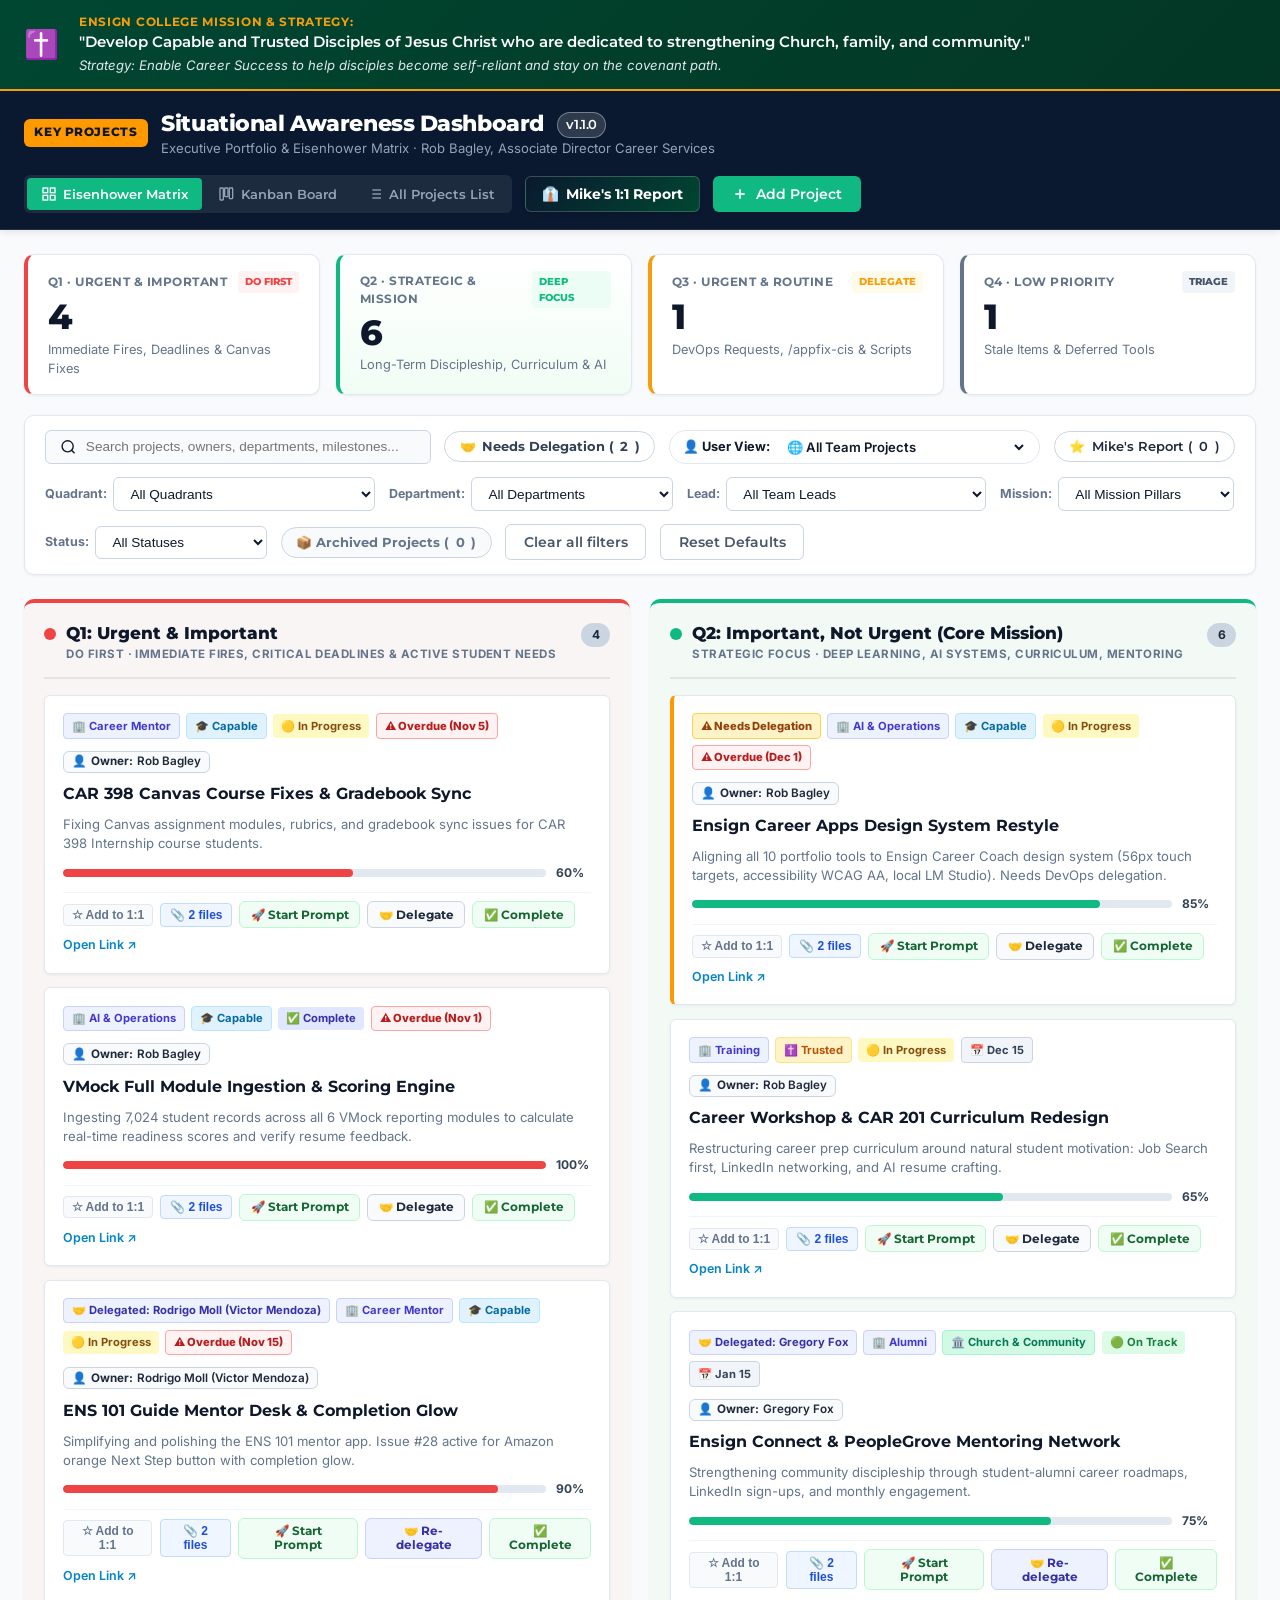
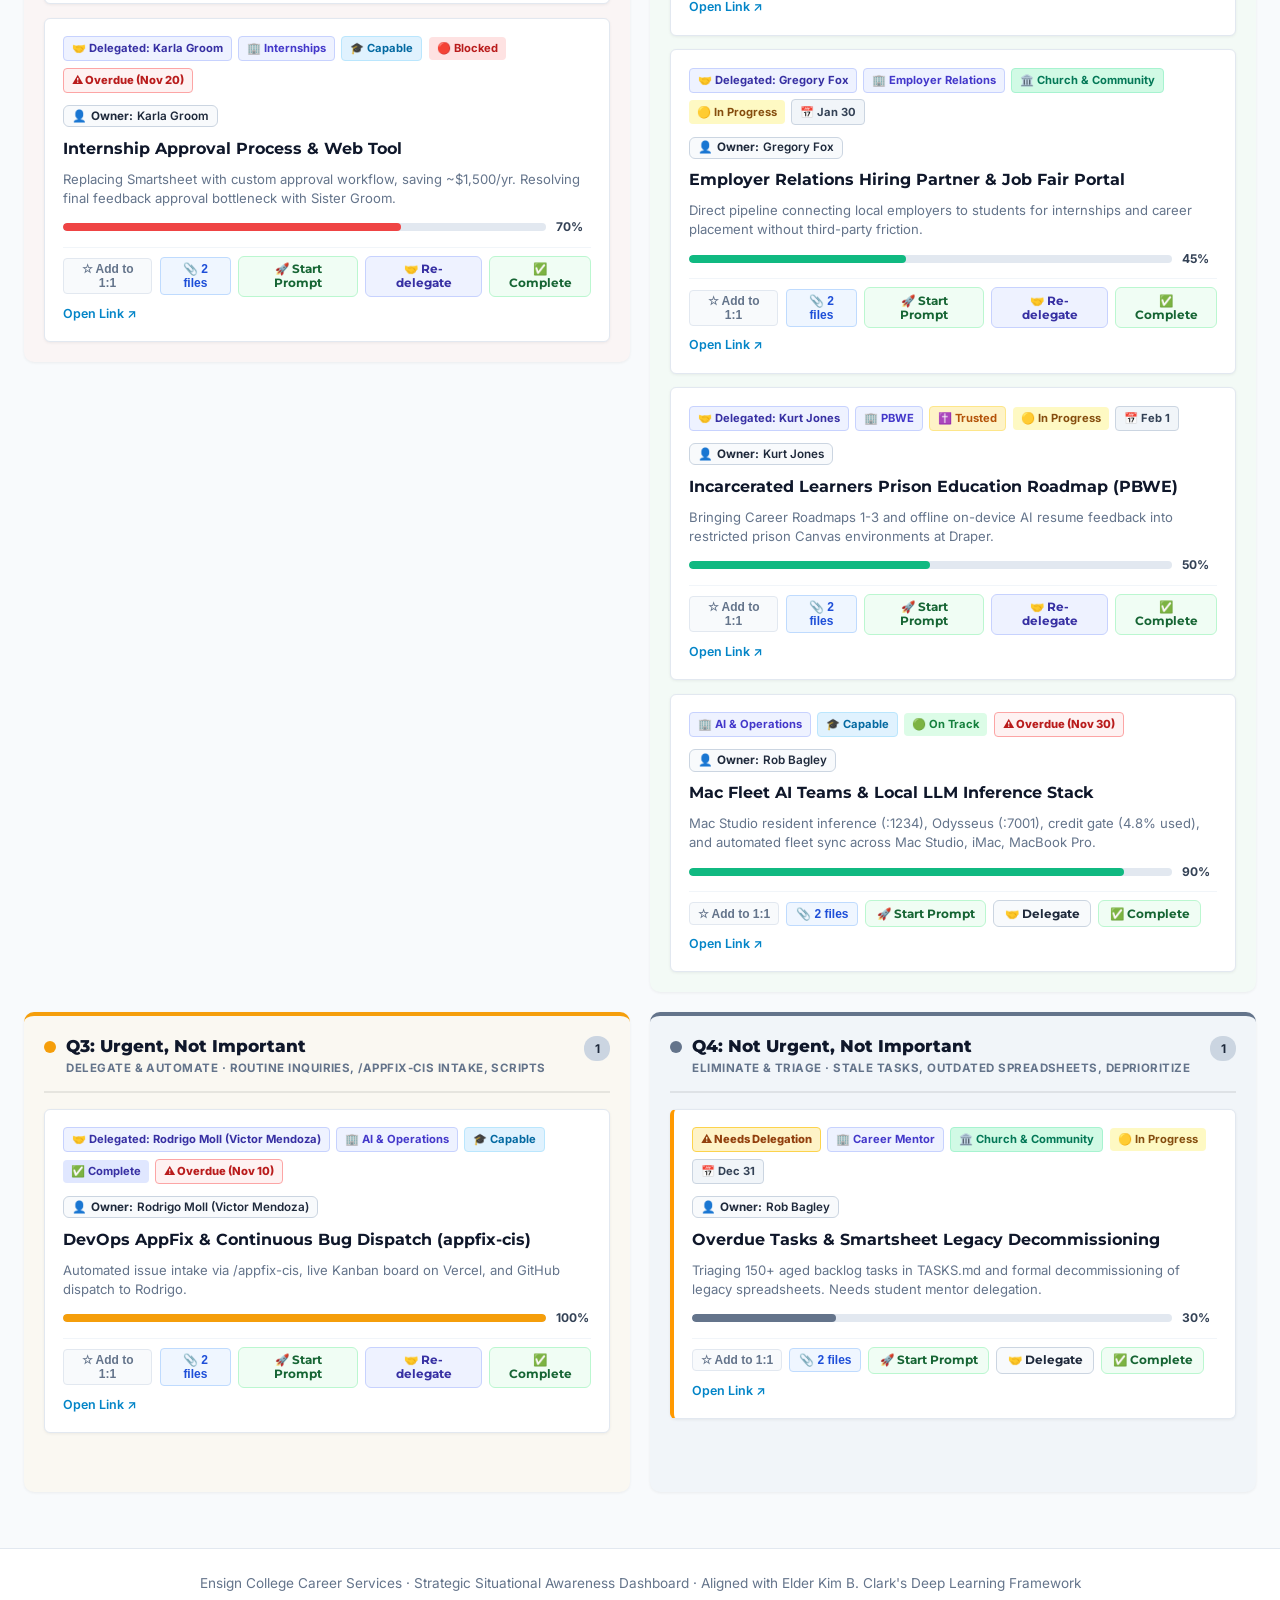
==== commit 51d8db6d: "feat(ui): add Clear all filters button and visible release number Co-Authored-By: Claude Opus 5.5 <n" ====
--- a/index.html
+++ b/index.html
@@ -50,7 +50,7 @@
       <div class="brand-group">
         <div class="brand-badge">KEY PROJECTS</div>
         <div>
-          <h1 class="brand-title">Situational Awareness Dashboard</h1>
+          <h1 class="brand-title">Situational Awareness Dashboard <span id="app-release" class="release-badge" title="App release">v1.1.0</span></h1>
           <p class="brand-subtitle">Executive Portfolio & Eisenhower Matrix · Rob Bagley, Associate Director Career Services</p>
         </div>
       </div>
@@ -213,6 +213,8 @@
           📦 Archived Projects (<span id="removed-count">0</span>)
         </button>
 
+        <button id="clear-filters-btn" class="btn btn-outline" title="Clear search, filters, User View and archive toggle">Clear all filters</button>
+
         <button id="reset-storage-btn" class="btn btn-outline" title="Reset to standard Mem project defaults">Reset Defaults</button>
       </div>
 
@@ -520,20 +522,46 @@
             <!-- Drag & Drop Upload Zone -->
             <div id="drop-zone" class="file-drop-target">
               <input type="file" id="form-attachment-file-input" multiple style="display: none;">
-              <span class="drop-zone-icon">📤</span>
+              <div class="drop-zone-icon" aria-hidden="true">
+                <svg width="28" height="28" viewBox="0 0 24 24" fill="none" stroke="currentColor" stroke-width="2" stroke-linecap="round" stroke-linejoin="round">
+                  <path d="M21 15v4a2 2 0 0 1-2 2H5a2 2 0 0 1-2-2v-4"></path>
+                  <polyline points="17 8 12 3 7 8"></polyline>
+                  <line x1="12" y1="3" x2="12" y2="15"></line>
+                </svg>
+              </div>
               <div class="drop-zone-label">
                 <strong>Drag &amp; drop files here</strong> or <button type="button" class="btn-browse-link" onclick="document.getElementById('form-attachment-file-input').click()">Browse files</button>
               </div>
               <span class="drop-zone-sub">PDF, PNG/JPG images, Word, Excel, Markdown, Text, ZIP</span>
             </div>
 
-            <!-- Add URL / OneDrive Link Row -->
+            <!-- Add URL / OneDrive Link Section (CIS UI/UX Compliant) -->
             <div class="attachment-link-adder">
-              <span class="link-adder-label">Or attach a Cloud Document / OneDrive Link:</span>
-              <div class="link-adder-inputs">
-                <input type="text" id="form-att-link-name" placeholder="File / Link title (e.g. OneDrive Project Notes)..." class="flex-1">
-                <input type="url" id="form-att-link-url" placeholder="https://onedrive.live.com/... or https://..." class="flex-2">
-                <button type="button" id="btn-add-attachment-link" class="btn btn-secondary btn-sm">📎 Add Link</button>
+              <div class="link-adder-header">
+                <svg class="link-adder-icon" aria-hidden="true" width="18" height="18" viewBox="0 0 24 24" fill="none" stroke="currentColor" stroke-width="2.5" stroke-linecap="round" stroke-linejoin="round">
+                  <path d="M10 13a5 5 0 0 0 7.54.54l3-3a5 5 0 0 0-7.07-7.07l-1.72 1.71"></path>
+                  <path d="M14 11a5 5 0 0 0-7.54-.54l-3 3a5 5 0 0 0 7.07 7.07l1.71-1.71"></path>
+                </svg>
+                <span class="link-adder-label">Attach Cloud Document or OneDrive Link</span>
+              </div>
+              <div class="link-adder-grid">
+                <div class="link-adder-field">
+                  <label for="form-att-link-name" class="link-field-label">Document / Link Title</label>
+                  <input type="text" id="form-att-link-name" placeholder="e.g. OneDrive Project Notes">
+                </div>
+                <div class="link-adder-field">
+                  <label for="form-att-link-url" class="link-field-label">OneDrive or Web URL</label>
+                  <input type="url" id="form-att-link-url" placeholder="https://onedrive.live.com/... or https://...">
+                </div>
+              </div>
+              <div class="link-adder-action">
+                <button type="button" id="btn-add-attachment-link" class="btn-ecc-link-add">
+                  <svg aria-hidden="true" width="16" height="16" viewBox="0 0 24 24" fill="none" stroke="currentColor" stroke-width="2.5" stroke-linecap="round" stroke-linejoin="round">
+                    <line x1="12" y1="5" x2="12" y2="19"></line>
+                    <line x1="5" y1="12" x2="19" y2="12"></line>
+                  </svg>
+                  <span>Attach Link</span>
+                </button>
               </div>
             </div>
           </div>
--- a/style.css
+++ b/style.css
@@ -2368,72 +2368,179 @@
 }
 
 .file-drop-target {
-  border: 2px dashed #CBD5E1;
-  border-radius: 6px;
-  background: #FFFFFF;
-  padding: 0.9rem;
+  border: 2px dashed #94A3B8;
+  border-radius: var(--radius-md, 10px);
+  background: #F8FAFC;
+  padding: 1.1rem 1rem;
   text-align: center;
   cursor: pointer;
-  transition: all 0.2s ease;
-  margin-bottom: 0.65rem;
-}
-
+  transition: border-color 0.2s ease, background 0.2s ease;
+  margin-bottom: 0.85rem;
+}
+
+.file-drop-target:hover,
 .file-drop-target.drag-over {
-  border-color: var(--ensign-forest);
+  border-color: #006645;
   background: #F0FDF4;
 }
 
 .drop-zone-icon {
-  font-size: 1.4rem;
-  display: block;
-  margin-bottom: 0.2rem;
+  display: flex;
+  justify-content: center;
+  align-items: center;
+  margin-bottom: 0.35rem;
+  color: #006645;
 }
 
 .drop-zone-label {
-  font-size: 0.82rem;
-  color: #334155;
-  margin-bottom: 0.15rem;
+  font-size: 0.95rem;
+  color: #0F172A;
+  margin-bottom: 0.25rem;
 }
 
 .btn-browse-link {
   background: none;
   border: none;
-  color: var(--ensign-forest);
+  color: #006645;
   font-weight: 700;
   text-decoration: underline;
   cursor: pointer;
   padding: 0;
   font-size: inherit;
+  font-family: inherit;
+}
+
+.btn-browse-link:focus-visible {
+  outline: 2px solid #006645;
+  outline-offset: 2px;
+  border-radius: 2px;
 }
 
 .drop-zone-sub {
-  font-size: 0.7rem;
-  color: #94A3B8;
+  font-size: 0.85rem;
+  color: #475569;
   display: block;
 }
 
+/* Attachment Link Adder (CIS UI/UX Compliant) */
 .attachment-link-adder {
-  background: #FFFFFF;
-  border: 1px solid #E2E8F0;
-  border-radius: 6px;
-  padding: 0.65rem;
+  background: #F8FAFC;
+  border: 1px solid #CBD5E1;
+  border-radius: var(--radius-md, 10px);
+  padding: 1rem 1.15rem;
+}
+
+.link-adder-header {
+  display: flex;
+  align-items: center;
+  gap: 0.5rem;
+  margin-bottom: 0.75rem;
+  color: #006645;
+}
+
+.link-adder-icon {
+  color: #006645;
+  flex-shrink: 0;
 }
 
 .link-adder-label {
   display: block;
-  font-size: 0.75rem;
+  font-size: 0.98rem;
+  font-weight: 600;
+  color: #0F172A;
+}
+
+.link-adder-grid {
+  display: grid;
+  grid-template-columns: 1fr 1.35fr;
+  gap: 0.85rem;
+  margin-bottom: 0.85rem;
+}
+
+@media (max-width: 640px) {
+  .link-adder-grid {
+    grid-template-columns: 1fr;
+    gap: 0.75rem;
+  }
+}
+
+.link-adder-field {
+  display: flex;
+  flex-direction: column;
+}
+
+.link-field-label {
+  display: block;
+  font-size: 0.85rem;
   font-weight: 600;
   color: #475569;
   margin-bottom: 0.35rem;
 }
 
-.link-adder-inputs {
-  display: flex;
-  gap: 0.4rem;
-}
-
-.flex-1 { flex: 1; }
-.flex-2 { flex: 2; }
+.attachment-link-adder input[type="text"],
+.attachment-link-adder input[type="url"] {
+  width: 100%;
+  min-height: 44px;
+  padding: 10px 14px;
+  font-size: 0.92rem;
+  font-family: inherit;
+  color: #0F172A;
+  background: #FFFFFF;
+  border: 2px solid #94A3B8;
+  border-radius: 8px;
+  transition: border-color 0.15s ease, box-shadow 0.15s ease;
+}
+
+.attachment-link-adder input[type="text"]::placeholder,
+.attachment-link-adder input[type="url"]::placeholder {
+  color: #64748B;
+  font-size: 0.88rem;
+}
+
+.attachment-link-adder input[type="text"]:focus,
+.attachment-link-adder input[type="url"]:focus {
+  border-color: #006645;
+  outline: 2px solid rgba(0, 102, 69, 0.25);
+  outline-offset: 1px;
+  background: #FFFFFF;
+}
+
+.link-adder-action {
+  display: flex;
+  justify-content: flex-end;
+}
+
+.btn-ecc-link-add {
+  display: inline-flex;
+  align-items: center;
+  justify-content: center;
+  gap: 0.45rem;
+  min-height: 44px;
+  padding: 0 1.35rem;
+  font-size: 0.92rem;
+  font-weight: 600;
+  font-family: inherit;
+  color: #FFFFFF;
+  background-color: #006645;
+  border: 2px solid #006645;
+  border-radius: 8px;
+  cursor: pointer;
+  transition: background-color 0.15s ease, border-color 0.15s ease, transform 0.1s ease;
+}
+
+.btn-ecc-link-add:hover {
+  background-color: #004D34;
+  border-color: #004D34;
+}
+
+.btn-ecc-link-add:active {
+  transform: scale(0.98);
+}
+
+.btn-ecc-link-add:focus-visible {
+  outline: 2px solid #FDB515;
+  outline-offset: 2px;
+}
 
 /* Attachment Viewer Modal */
 .modal-card-attachments {
@@ -2650,3 +2757,9 @@
     page-break-after: avoid !important;
   }
 }
+
+.release-badge {
+  display: inline-block; margin-left: 8px; padding: 2px 8px; border-radius: 999px;
+  font-size: 0.6em; font-weight: 600; vertical-align: middle;
+  background: rgba(255,255,255,0.15); color: #fff; border: 1px solid rgba(255,255,255,0.35);
+}
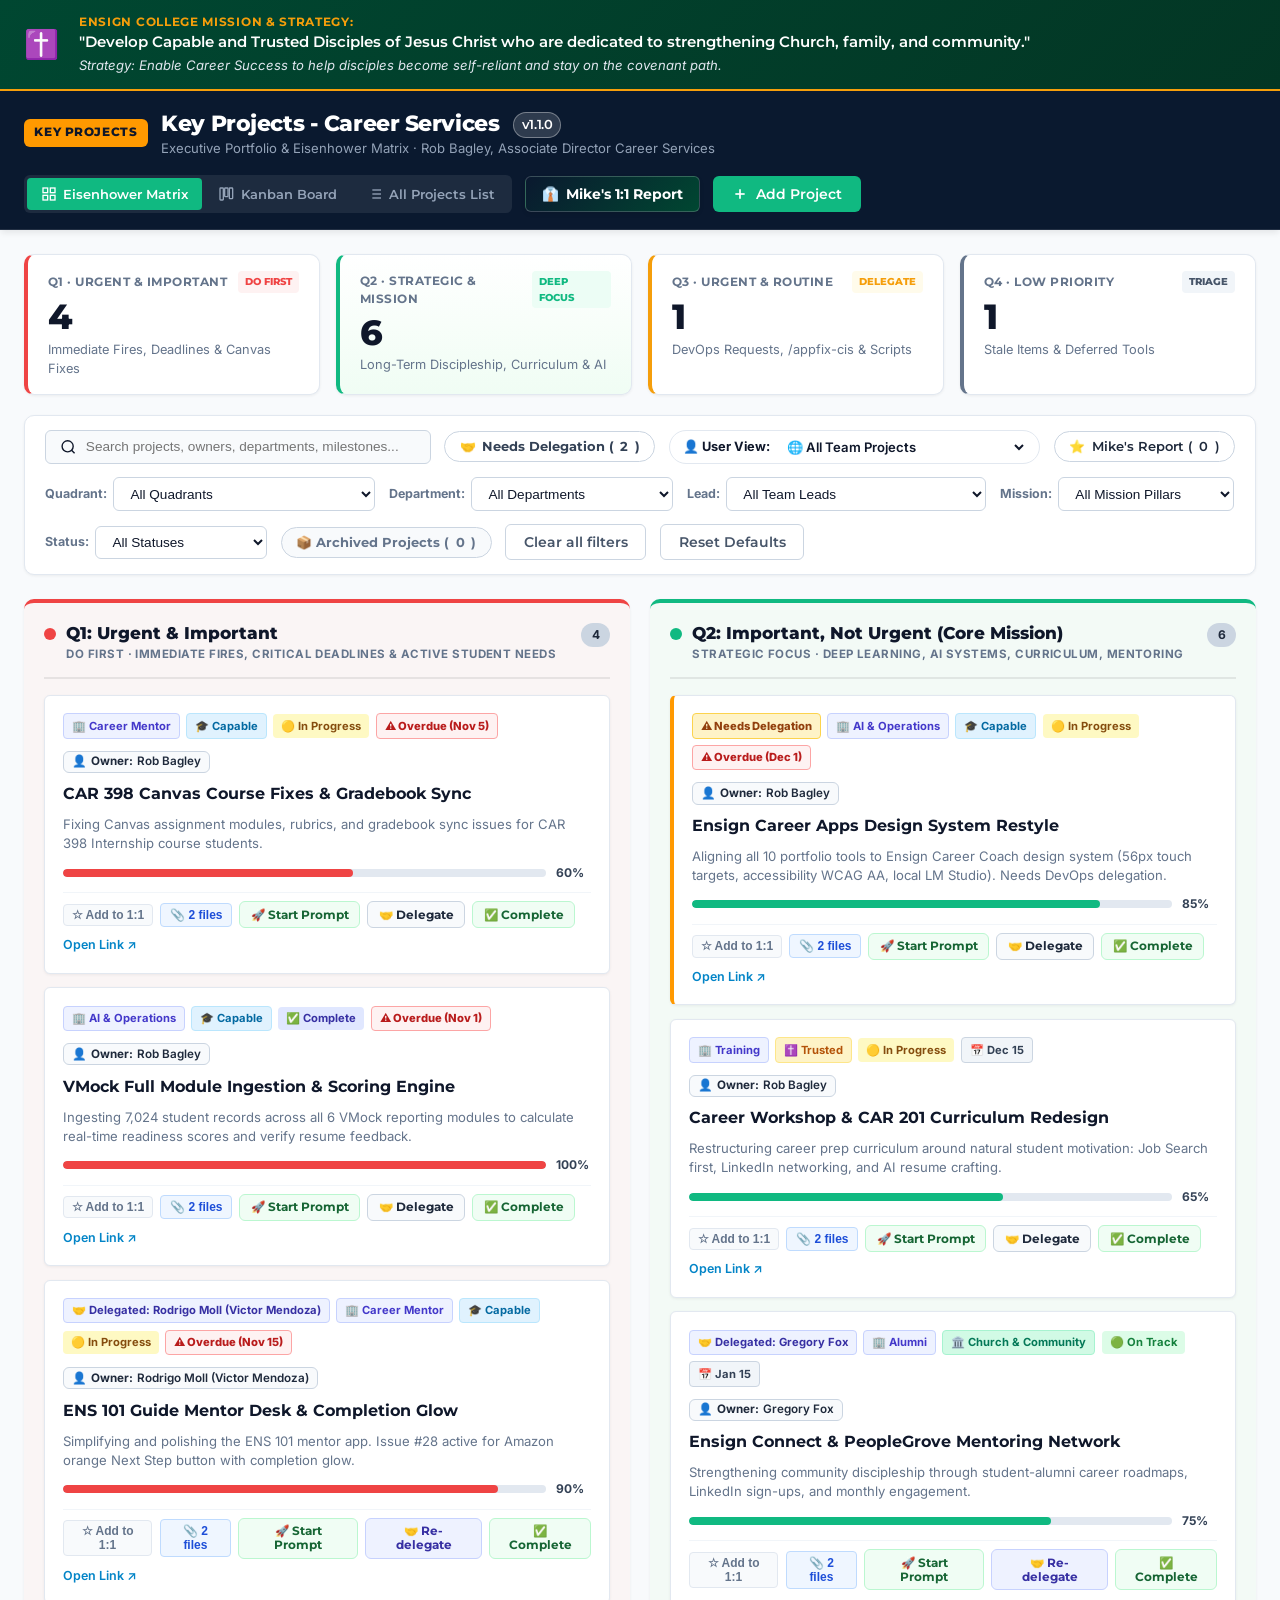
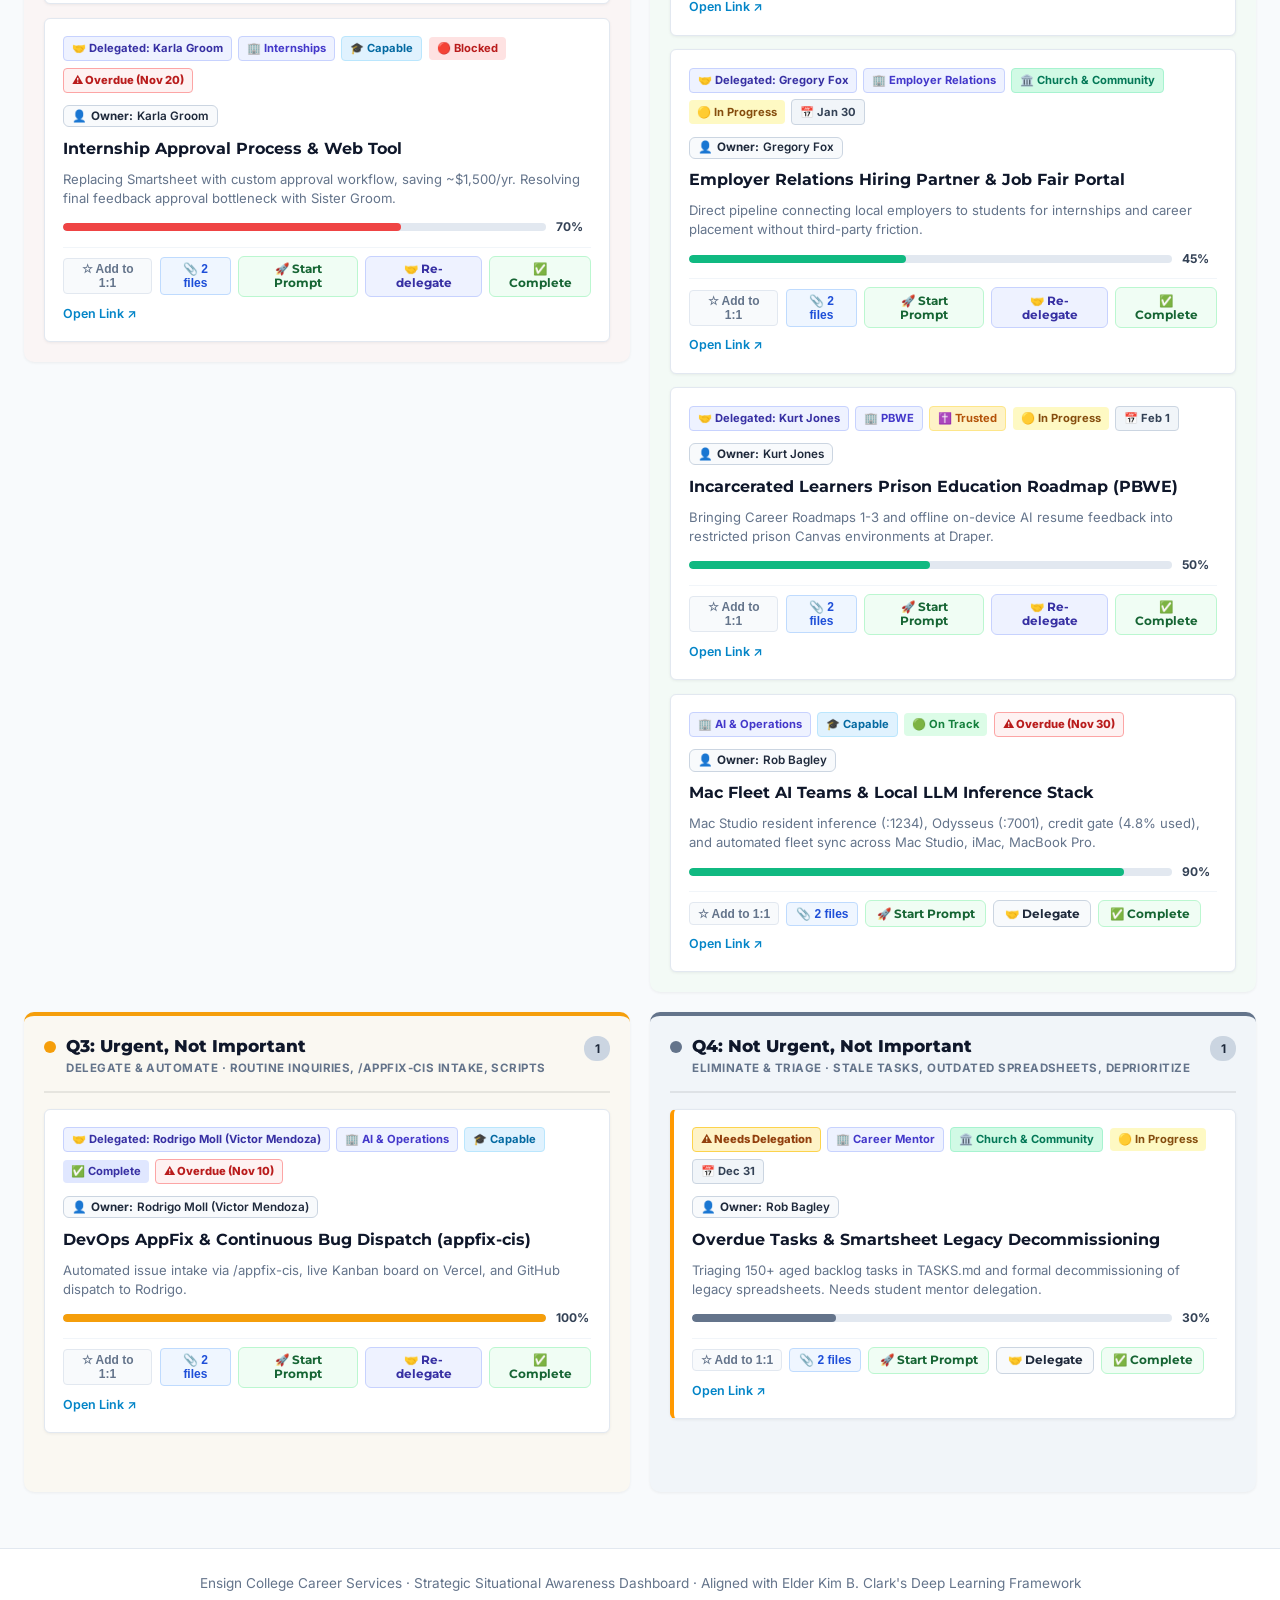
==== commit e5f67e0a: "Rename dashboard title to Key Projects - Career Services Co-Authored-By: Claude Opus 5.5 <noreply@an" ====
--- a/index.html
+++ b/index.html
@@ -3,7 +3,7 @@
 <head>
   <meta charset="UTF-8">
   <meta name="viewport" content="width=device-width, initial-scale=1.0">
-  <title>Ensign Key Projects & Situational Awareness Dashboard</title>
+  <title>Key Projects - Career Services</title>
   
   <!-- Favicon and App Manifest -->
   <link rel="icon" type="image/svg+xml" href="favicon.svg">
@@ -50,7 +50,7 @@
       <div class="brand-group">
         <div class="brand-badge">KEY PROJECTS</div>
         <div>
-          <h1 class="brand-title">Situational Awareness Dashboard <span id="app-release" class="release-badge" title="App release">v1.1.0</span></h1>
+          <h1 class="brand-title">Key Projects - Career Services <span id="app-release" class="release-badge" title="App release">v1.1.0</span></h1>
           <p class="brand-subtitle">Executive Portfolio & Eisenhower Matrix · Rob Bagley, Associate Director Career Services</p>
         </div>
       </div>
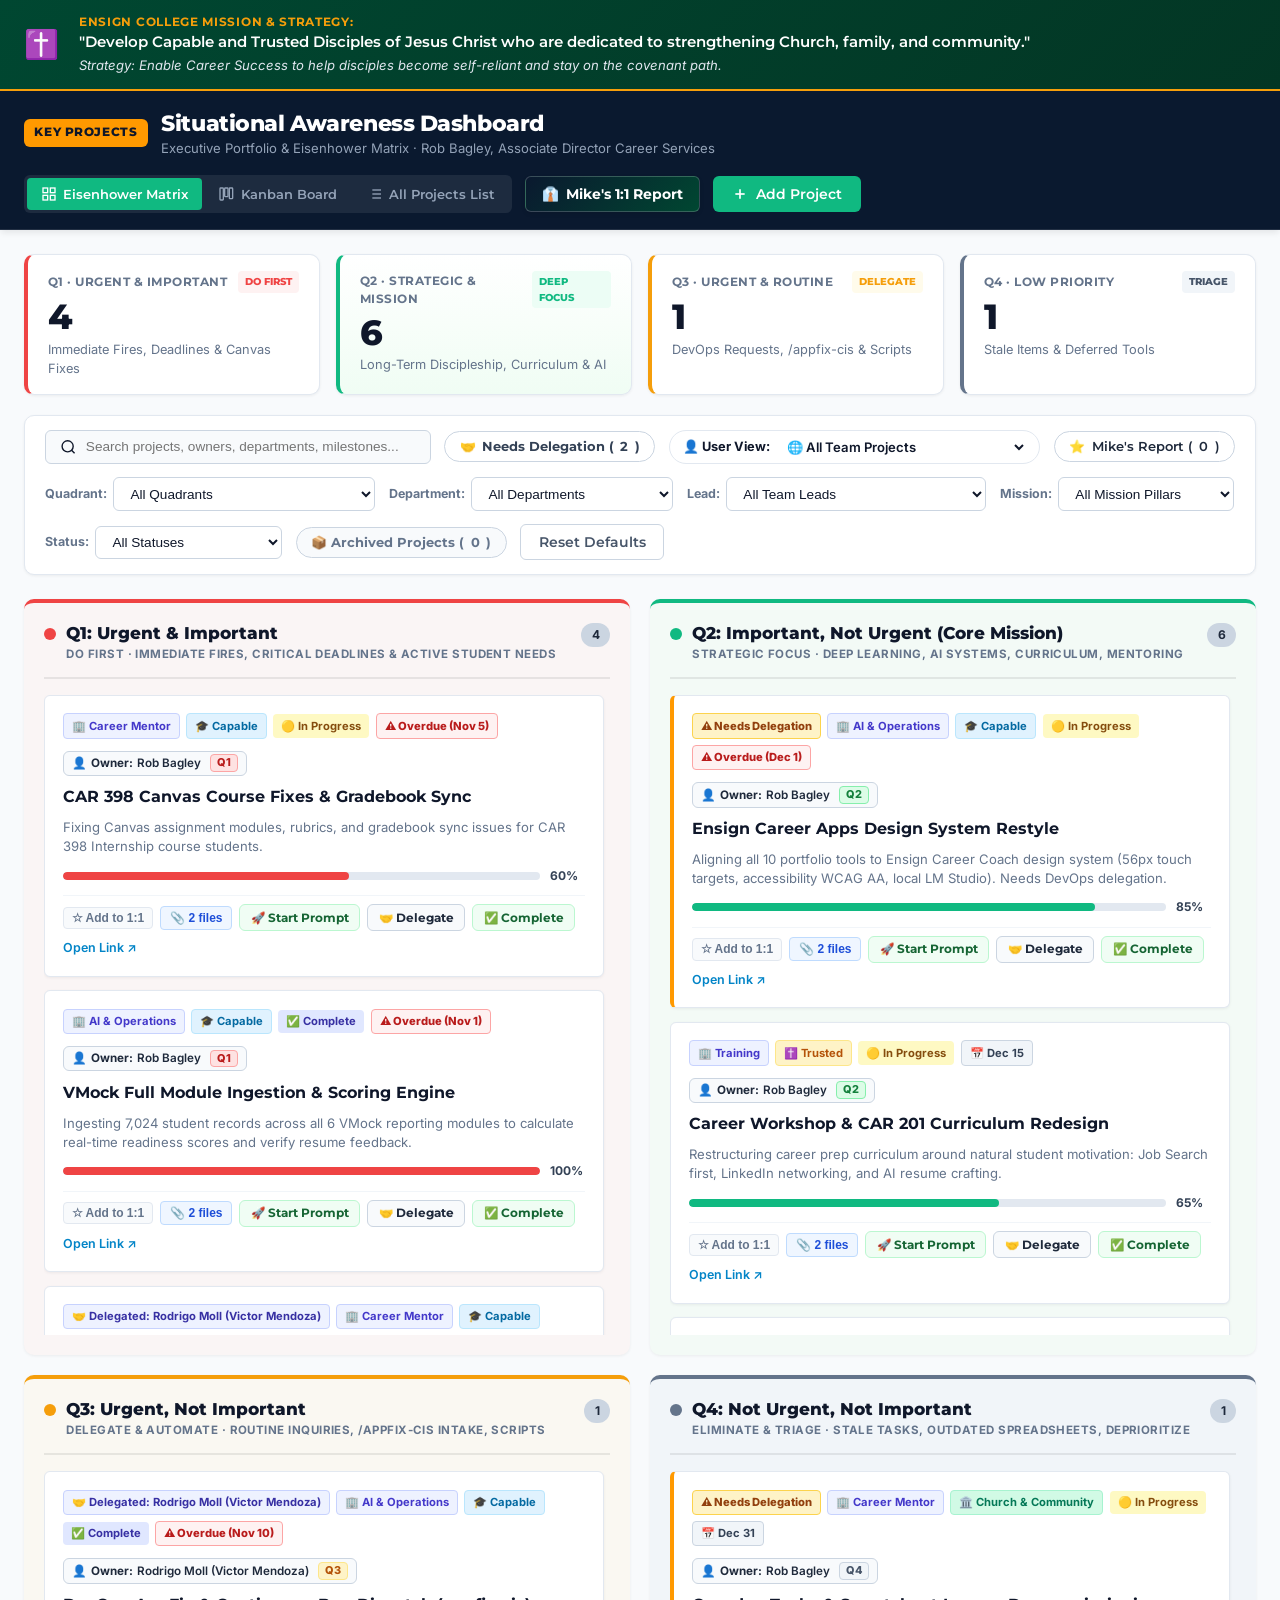
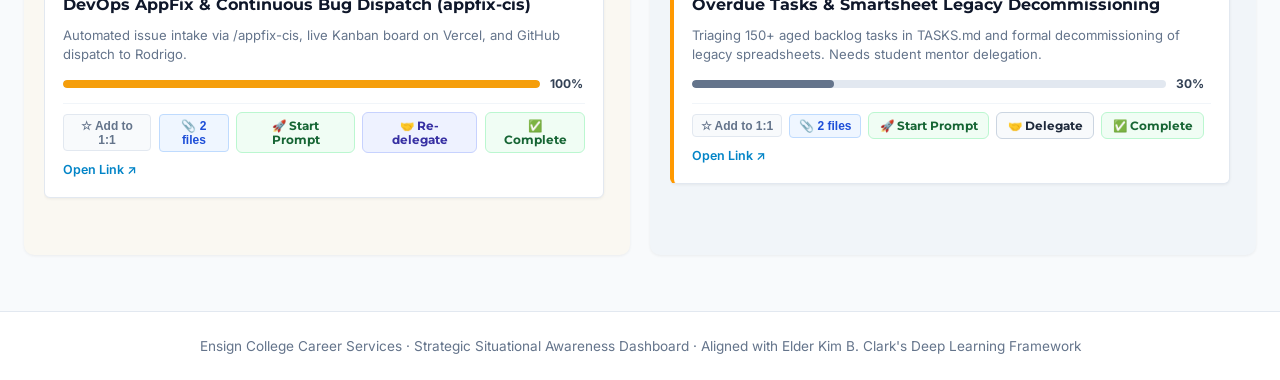
==== commit d5461584: "WIP: unreviewed local dashboard changes (13 files) for review Co-Authored-By: Claude Sonnet 5.5 <nor" ====
--- a/index.html
+++ b/index.html
@@ -3,7 +3,7 @@
 <head>
   <meta charset="UTF-8">
   <meta name="viewport" content="width=device-width, initial-scale=1.0">
-  <title>Key Projects - Career Services</title>
+  <title>Ensign Key Projects & Situational Awareness Dashboard</title>
   
   <!-- Favicon and App Manifest -->
   <link rel="icon" type="image/svg+xml" href="favicon.svg">
@@ -50,7 +50,7 @@
       <div class="brand-group">
         <div class="brand-badge">KEY PROJECTS</div>
         <div>
-          <h1 class="brand-title">Key Projects - Career Services <span id="app-release" class="release-badge" title="App release">v1.1.0</span></h1>
+          <h1 class="brand-title">Situational Awareness Dashboard</h1>
           <p class="brand-subtitle">Executive Portfolio & Eisenhower Matrix · Rob Bagley, Associate Director Career Services</p>
         </div>
       </div>
@@ -201,7 +201,7 @@
           <select id="filter-status">
             <option value="all">All Statuses</option>
             <option value="Backlog">📥 Backlog</option>
-            <option value="On Track">🟢 On Track</option>
+            <option value="Active and Planning">🟢 Active and Planning</option>
             <option value="In Progress">🟡 In Progress</option>
             <option value="Blocked">🔴 Blocked / Waiting</option>
             <option value="Completed">✅ Completed</option>
@@ -212,8 +212,6 @@
         <button id="toggle-removed-btn" class="pill-btn btn-archive-toggle" title="Show or hide cards marked Complete &amp; Archived">
           📦 Archived Projects (<span id="removed-count">0</span>)
         </button>
-
-        <button id="clear-filters-btn" class="btn btn-outline" title="Clear search, filters, User View and archive toggle">Clear all filters</button>
 
         <button id="reset-storage-btn" class="btn btn-outline" title="Reset to standard Mem project defaults">Reset Defaults</button>
       </div>
@@ -327,17 +325,17 @@
         <div class="kanban-column-cards" id="cards-kanban-backlog" data-status="Backlog"></div>
       </div>
 
-      <!-- Column 2: On Track / Planning -->
-      <div class="kanban-column kanban-col-on-track" id="kanban-col-on-track" data-status="On Track">
+      <!-- Column 2: Active and Planning -->
+      <div class="kanban-column kanban-col-on-track" id="kanban-col-on-track" data-status="Active and Planning">
         <div class="kanban-column-header">
           <div class="kanban-col-title-group">
             <span class="kanban-col-indicator ind-on-track"></span>
-            <h2 class="kanban-col-title">🟢 On Track</h2>
+            <h2 class="kanban-col-title">🟢 Active and Planning</h2>
             <span class="kanban-col-count" id="count-kanban-on-track">0</span>
           </div>
-          <p class="kanban-col-subtitle">On schedule & planning</p>
-        </div>
-        <div class="kanban-column-cards" id="cards-kanban-on-track" data-status="On Track"></div>
+          <p class="kanban-col-subtitle">On schedule &amp; planning</p>
+        </div>
+        <div class="kanban-column-cards" id="cards-kanban-on-track" data-status="Active and Planning"></div>
       </div>
 
       <!-- Column 2: In Progress -->
@@ -395,45 +393,94 @@
       </div>
       <form id="project-form">
         <input type="hidden" id="form-id">
+        <!-- Project Title -->
         <div class="form-row">
-          <div class="form-group flex-2">
+          <div class="form-group flex-1">
             <label for="form-title">Project Name</label>
             <input type="text" id="form-title" required placeholder="e.g. CAR 398 Canvas fixes">
           </div>
-          <div class="form-group flex-1 combobox-wrapper">
-            <label for="form-owner">Owner (Accountable Lead)</label>
-            <div class="combobox-input-container">
-              <input type="text" id="form-owner" class="combobox-input" autocomplete="off" placeholder="Type to search team members..." required>
-              <button type="button" class="combobox-toggle-btn" id="owner-toggle-btn" tabindex="-1" title="Show all team members">▾</button>
-            </div>
-            <ul id="owner-dropdown-list" class="combobox-dropdown" style="display: none;"></ul>
-          </div>
-        </div>
-
-        <div class="form-row">
-          <div class="form-group flex-1 combobox-wrapper">
-            <label for="form-delegated-owner">Delegated Lead (Driving Execution)</label>
-            <div class="combobox-input-container">
-              <input type="text" id="form-delegated-owner" class="combobox-input" autocomplete="off" placeholder="Leave blank if Rob, or pick coworker (e.g. Aqeel)...">
-              <button type="button" class="combobox-toggle-btn" id="delegated-toggle-btn" tabindex="-1" title="Show all team members">▾</button>
-            </div>
-            <ul id="delegated-dropdown-list" class="combobox-dropdown" style="display: none;"></ul>
-          </div>
-          <div class="form-group flex-1 combobox-wrapper">
-            <label for="form-assisting">Assisting (Contributors)</label>
-            <div class="combobox-input-container">
-              <input type="text" id="form-assisting" class="combobox-input" autocomplete="off" placeholder="Pick or type coworker (e.g. Paula)...">
-              <button type="button" class="combobox-toggle-btn" id="assisting-toggle-btn" tabindex="-1" title="Show all team members">▾</button>
-            </div>
-            <ul id="assisting-dropdown-list" class="combobox-dropdown" style="display: none;"></ul>
-          </div>
-          <div class="form-group" style="flex: 0 0 auto; display: flex; align-items: flex-end; padding-bottom: 0.5rem;">
+        </div>
+
+        <!-- People & Perspective Quadrants Stack -->
+        <div class="people-quadrant-stack-container">
+          <div class="stack-section-header">
+            <span class="stack-section-title">👥 Team Roles &amp; Eisenhower Perspectives</span>
+            <span class="stack-section-hint">Each person sets their own priority quadrant (e.g. Owner Q3 · Delegated Lead Q1)</span>
+          </div>
+
+          <!-- Stack Item 1: Owner : Owner Quadrant -->
+          <div class="form-row stack-row">
+            <div class="form-group flex-2 combobox-wrapper">
+              <label for="form-owner">Owner (Accountable Lead)</label>
+              <div class="combobox-input-container">
+                <input type="text" id="form-owner" class="combobox-input" autocomplete="off" placeholder="Type to search team members..." required>
+                <button type="button" class="combobox-toggle-btn" id="owner-toggle-btn" tabindex="-1" title="Show all team members">▾</button>
+              </div>
+              <ul id="owner-dropdown-list" class="combobox-dropdown" style="display: none;"></ul>
+            </div>
+            <div class="form-group flex-1">
+              <label for="form-owner-quadrant">Owner's Quadrant</label>
+              <select id="form-owner-quadrant" required>
+                <option value="Q1">Q1: Urgent &amp; Important (Do First)</option>
+                <option value="Q2" selected>Q2: Important, Not Urgent (Strategic Mission)</option>
+                <option value="Q3">Q3: Urgent, Not Important (Delegate/Routine)</option>
+                <option value="Q4">Q4: Not Urgent, Not Important (Triage)</option>
+              </select>
+            </div>
+          </div>
+
+          <!-- Stack Item 2: Delegated Lead : Delegated Lead's Quadrant -->
+          <div class="form-row stack-row">
+            <div class="form-group flex-2 combobox-wrapper">
+              <label for="form-delegated-owner">Delegated Lead (Driving Execution)</label>
+              <div class="combobox-input-container">
+                <input type="text" id="form-delegated-owner" class="combobox-input" autocomplete="off" placeholder="Leave blank if Rob, or pick coworker (e.g. Rodrigo, Paula)...">
+                <button type="button" class="combobox-toggle-btn" id="delegated-toggle-btn" tabindex="-1" title="Show all team members">▾</button>
+              </div>
+              <ul id="delegated-dropdown-list" class="combobox-dropdown" style="display: none;"></ul>
+            </div>
+            <div class="form-group flex-1">
+              <label for="form-delegated-quadrant">Delegated Lead's Quadrant</label>
+              <select id="form-delegated-quadrant">
+                <option value="">(None / Same as Owner)</option>
+                <option value="Q1" selected>Q1: Urgent &amp; Important (Do First)</option>
+                <option value="Q2">Q2: Important, Not Urgent (Strategic Mission)</option>
+                <option value="Q3">Q3: Urgent, Not Important (Delegate/Routine)</option>
+                <option value="Q4">Q4: Not Urgent, Not Important (Triage)</option>
+              </select>
+            </div>
+          </div>
+
+          <!-- Stack Item 3: Assisting : Assisting Quadrant -->
+          <div class="form-row stack-row">
+            <div class="form-group flex-2 combobox-wrapper">
+              <label for="form-assisting">Assisting (Contributors)</label>
+              <div class="combobox-input-container">
+                <input type="text" id="form-assisting" class="combobox-input" autocomplete="off" placeholder="Pick or type coworker (e.g. Joel, Erere)...">
+                <button type="button" class="combobox-toggle-btn" id="assisting-toggle-btn" tabindex="-1" title="Show all team members">▾</button>
+              </div>
+              <ul id="assisting-dropdown-list" class="combobox-dropdown" style="display: none;"></ul>
+            </div>
+            <div class="form-group flex-1">
+              <label for="form-assisting-quadrant">Assisting Quadrant</label>
+              <select id="form-assisting-quadrant">
+                <option value="">(None / Same as Owner)</option>
+                <option value="Q1">Q1: Urgent &amp; Important (Do First)</option>
+                <option value="Q2">Q2: Important, Not Urgent (Strategic Mission)</option>
+                <option value="Q3">Q3: Urgent, Not Important (Delegate/Routine)</option>
+                <option value="Q4">Q4: Not Urgent, Not Important (Triage)</option>
+              </select>
+            </div>
+          </div>
+
+          <div class="stack-delegation-flag">
             <label class="checkbox-label" for="form-needs-delegation">
               <input type="checkbox" id="form-needs-delegation">
               <span>⚠️ Flag <strong>Needs Delegation</strong></span>
             </label>
           </div>
         </div>
+        <input type="hidden" id="form-quadrant" value="Q1">
 
         <div class="form-row">
           <div class="form-group flex-1">
@@ -456,15 +503,6 @@
 
         <div class="form-row">
           <div class="form-group flex-1">
-            <label for="form-quadrant">Eisenhower Quadrant</label>
-            <select id="form-quadrant" required>
-              <option value="Q1">Q1: Urgent & Important (Do First)</option>
-              <option value="Q2">Q2: Important, Not Urgent (Strategic Mission)</option>
-              <option value="Q3">Q3: Urgent, Not Important (Delegate/Automate)</option>
-              <option value="Q4">Q4: Not Urgent, Not Important (Triage)</option>
-            </select>
-          </div>
-          <div class="form-group flex-1">
             <label for="form-pillar">Mission Pillar</label>
             <select id="form-pillar" required>
               <option value="Capable">🎓 Capable Disciples</option>
@@ -476,7 +514,7 @@
             <label for="form-status">Status</label>
             <select id="form-status" required>
               <option value="Backlog">📥 Backlog</option>
-              <option value="On Track">🟢 On Track</option>
+              <option value="Active and Planning">🟢 Active and Planning</option>
               <option value="In Progress">🟡 In Progress</option>
               <option value="Blocked">🔴 Blocked / Waiting</option>
               <option value="Completed">✅ Completed</option>
--- a/style.css
+++ b/style.css
@@ -559,6 +559,29 @@
   flex-direction: column;
   gap: 0.85rem;
   flex: 1;
+  max-height: 640px;
+  overflow-y: auto;
+  overflow-x: hidden;
+  padding-right: 6px;
+  scrollbar-width: thin;
+  scrollbar-color: #CBD5E1 transparent;
+}
+
+.quadrant-cards::-webkit-scrollbar {
+  width: 6px;
+}
+
+.quadrant-cards::-webkit-scrollbar-track {
+  background: transparent;
+}
+
+.quadrant-cards::-webkit-scrollbar-thumb {
+  background: #CBD5E1;
+  border-radius: 999px;
+}
+
+.quadrant-cards::-webkit-scrollbar-thumb:hover {
+  background: #94A3B8;
 }
 
 /* Project Card */
@@ -891,9 +914,31 @@
   gap: 0.85rem;
   flex: 1;
   min-height: 140px;
-  padding: 0.35rem 0.15rem;
+  max-height: 640px;
+  overflow-y: auto;
+  overflow-x: hidden;
+  padding: 0.35rem 0.35rem 0.35rem 0.15rem;
   transition: background-color 0.15s ease, border-color 0.15s ease;
   border-radius: var(--radius-sm);
+  scrollbar-width: thin;
+  scrollbar-color: #CBD5E1 transparent;
+}
+
+.kanban-column-cards::-webkit-scrollbar {
+  width: 6px;
+}
+
+.kanban-column-cards::-webkit-scrollbar-track {
+  background: transparent;
+}
+
+.kanban-column-cards::-webkit-scrollbar-thumb {
+  background: #CBD5E1;
+  border-radius: 999px;
+}
+
+.kanban-column-cards::-webkit-scrollbar-thumb:hover {
+  background: #94A3B8;
 }
 
 .kanban-column-cards.drag-over {
@@ -2758,8 +2803,85 @@
   }
 }
 
-.release-badge {
-  display: inline-block; margin-left: 8px; padding: 2px 8px; border-radius: 999px;
-  font-size: 0.6em; font-weight: 600; vertical-align: middle;
-  background: rgba(255,255,255,0.15); color: #fff; border: 1px solid rgba(255,255,255,0.35);
-}
+/* ==========================================================================
+   Stacked People & Perspective Quadrants Modal Styling
+   ========================================================================== */
+.people-quadrant-stack-container {
+  background: #F8FAFC;
+  border: 1px solid var(--border-subtle);
+  border-radius: var(--radius-sm);
+  padding: 0.85rem 1rem;
+  margin-bottom: 0.85rem;
+}
+
+.stack-section-header {
+  display: flex;
+  flex-direction: column;
+  gap: 0.15rem;
+  margin-bottom: 0.75rem;
+  padding-bottom: 0.5rem;
+  border-bottom: 1px solid var(--border-subtle);
+}
+
+.stack-section-title {
+  font-family: var(--font-heading);
+  font-size: 0.82rem;
+  font-weight: 700;
+  color: #0F172A;
+  display: flex;
+  align-items: center;
+  gap: 0.4rem;
+}
+
+.stack-section-hint {
+  font-size: 0.72rem;
+  color: var(--text-muted);
+}
+
+.stack-row {
+  margin-bottom: 0.45rem;
+  align-items: flex-end;
+}
+
+.stack-delegation-flag {
+  margin-top: 0.45rem;
+  padding-top: 0.45rem;
+  border-top: 1px dashed rgba(203, 213, 225, 0.7);
+}
+
+/* Perspective Quadrant Pills on Card Roles */
+.role-q-pill {
+  display: inline-block;
+  padding: 1px 6px;
+  font-size: 0.68rem;
+  font-weight: 800;
+  border-radius: 4px;
+  margin-left: 5px;
+  letter-spacing: 0.02em;
+  vertical-align: middle;
+}
+
+.role-q-pill.q-pill-q1 {
+  background: #FEE2E2;
+  color: #B91C1C;
+  border: 1px solid #FCA5A5;
+}
+
+.role-q-pill.q-pill-q2 {
+  background: #DCFCE7;
+  color: #15803D;
+  border: 1px solid #86EFAC;
+}
+
+.role-q-pill.q-pill-q3 {
+  background: #FEF3C7;
+  color: #B45309;
+  border: 1px solid #FDE68A;
+}
+
+.role-q-pill.q-pill-q4 {
+  background: #F1F5F9;
+  color: #475569;
+  border: 1px solid #CBD5E1;
+}
+
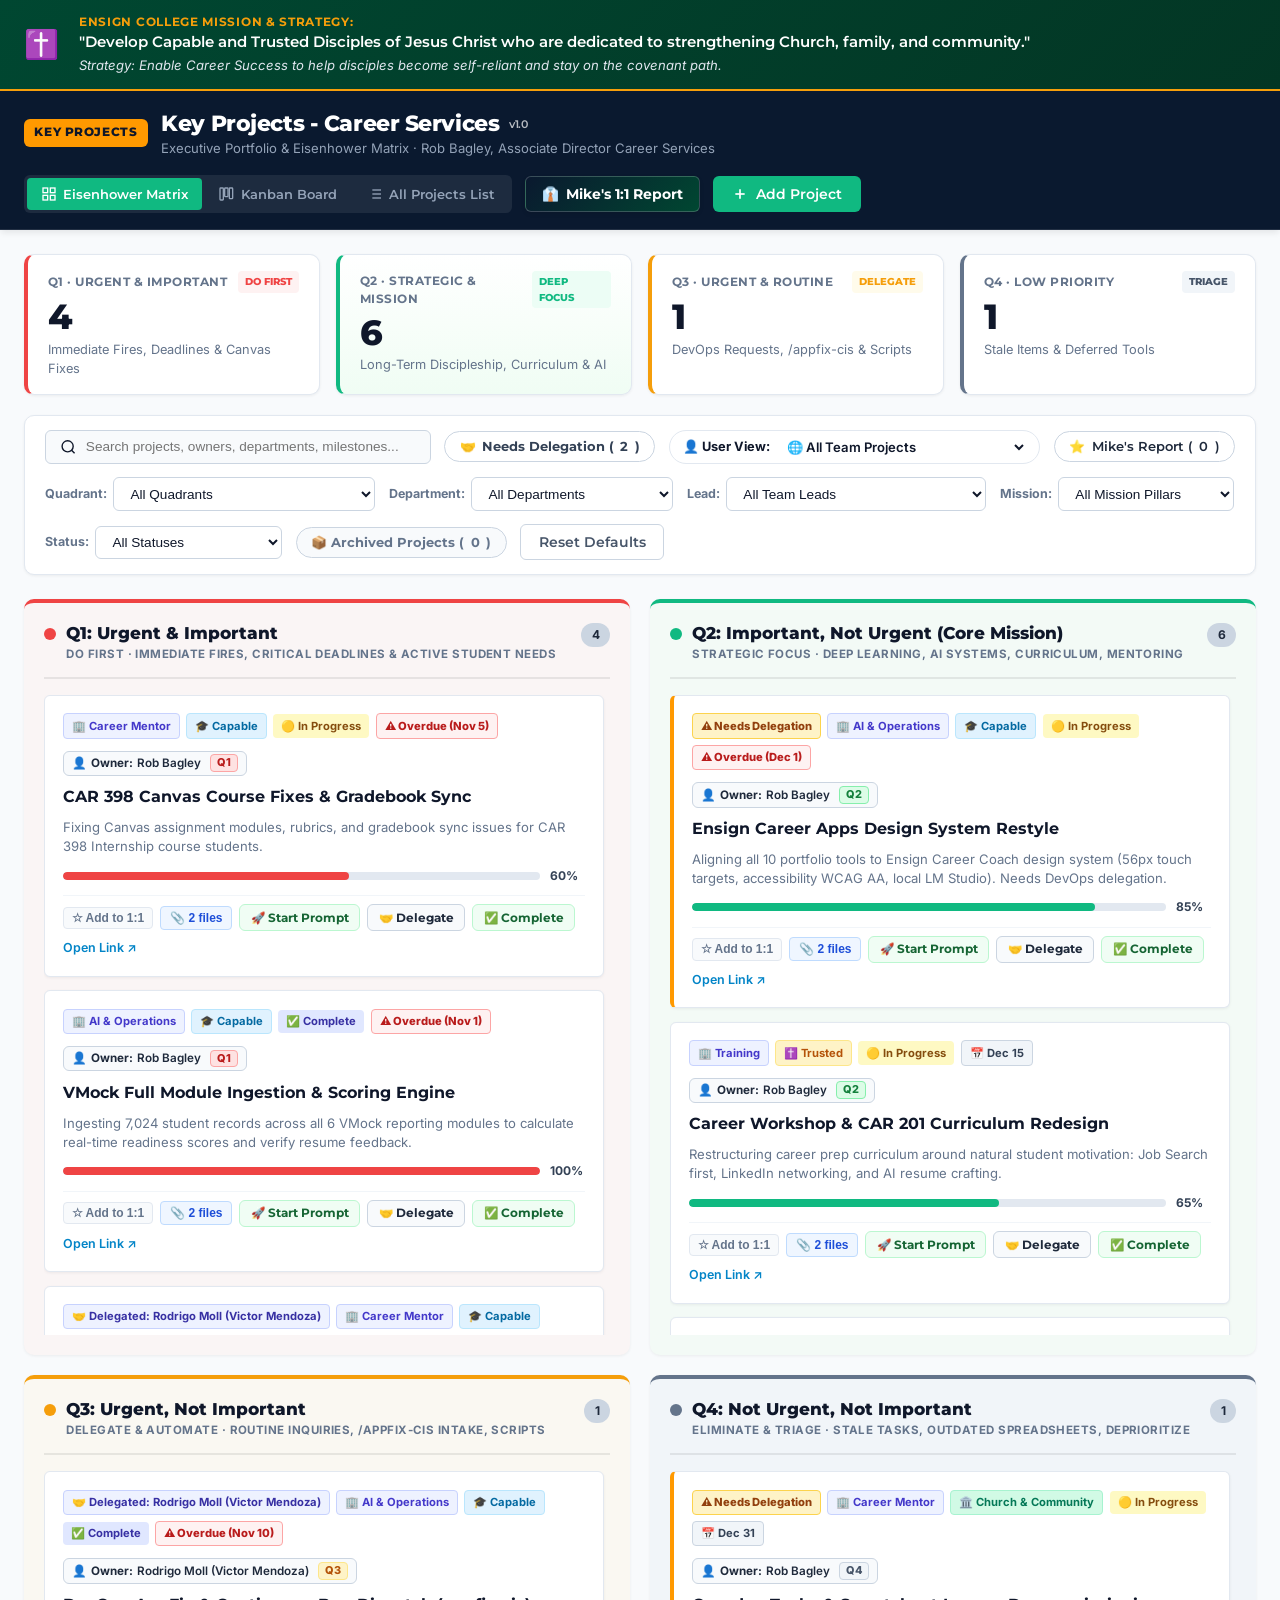
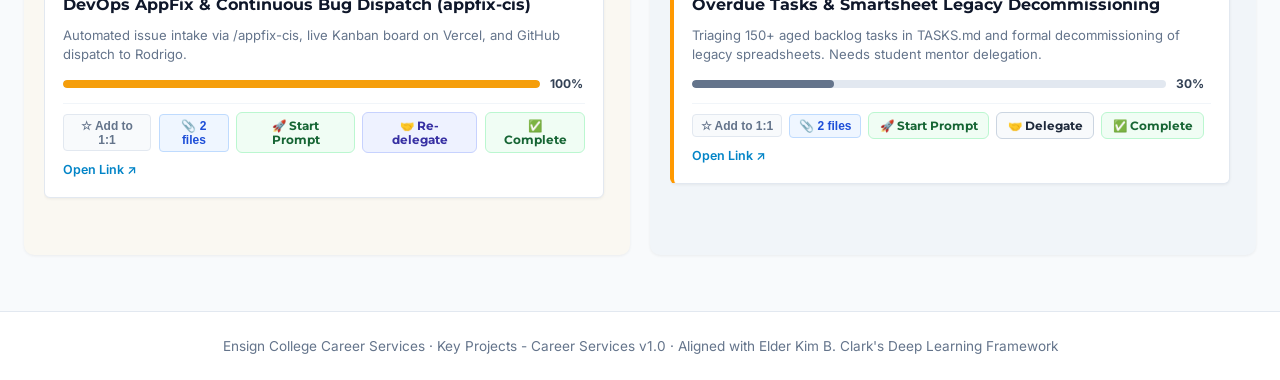
==== commit 6c1ae021: "Rename to Key Projects - Career Services v1.0, 400-day remembered passcode login, set-passcode scrip" ====
--- a/index.html
+++ b/index.html
@@ -3,7 +3,7 @@
 <head>
   <meta charset="UTF-8">
   <meta name="viewport" content="width=device-width, initial-scale=1.0">
-  <title>Ensign Key Projects & Situational Awareness Dashboard</title>
+  <title>Key Projects - Career Services</title>
   
   <!-- Favicon and App Manifest -->
   <link rel="icon" type="image/svg+xml" href="favicon.svg">
@@ -50,7 +50,7 @@
       <div class="brand-group">
         <div class="brand-badge">KEY PROJECTS</div>
         <div>
-          <h1 class="brand-title">Situational Awareness Dashboard</h1>
+          <h1 class="brand-title">Key Projects - Career Services <span class="brand-version" title="Version 1.0">v1.0</span></h1>
           <p class="brand-subtitle">Executive Portfolio & Eisenhower Matrix · Rob Bagley, Associate Director Career Services</p>
         </div>
       </div>
@@ -708,7 +708,7 @@
 
   <footer class="app-footer">
     <div class="footer-container">
-      <p>Ensign College Career Services · Strategic Situational Awareness Dashboard · Aligned with Elder Kim B. Clark's Deep Learning Framework</p>
+      <p>Ensign College Career Services · Key Projects - Career Services v1.0 · Aligned with Elder Kim B. Clark's Deep Learning Framework</p>
     </div>
   </footer>
 
@@ -719,7 +719,7 @@
         <div>
           <div class="modal-header-badge">EXECUTIVE BRIEFING</div>
           <h3 id="exec-summary-title">Director 1:1 Report · Mike Ray</h3>
-          <p class="modal-subtitle">Ensign College Career Services · Situational Awareness &amp; Key Projects Portfolio</p>
+          <p class="modal-subtitle">Ensign College Career Services · Key Projects - Career Services v1.0</p>
         </div>
         <button type="button" id="exec-summary-close" class="btn-close" aria-label="Close modal">&times;</button>
       </div>
--- a/style.css
+++ b/style.css
@@ -2885,3 +2885,5 @@
   border: 1px solid #CBD5E1;
 }
 
+
+.brand-version{font-size:.5em;font-weight:600;opacity:.7;margin-left:.4em;vertical-align:middle;white-space:nowrap}
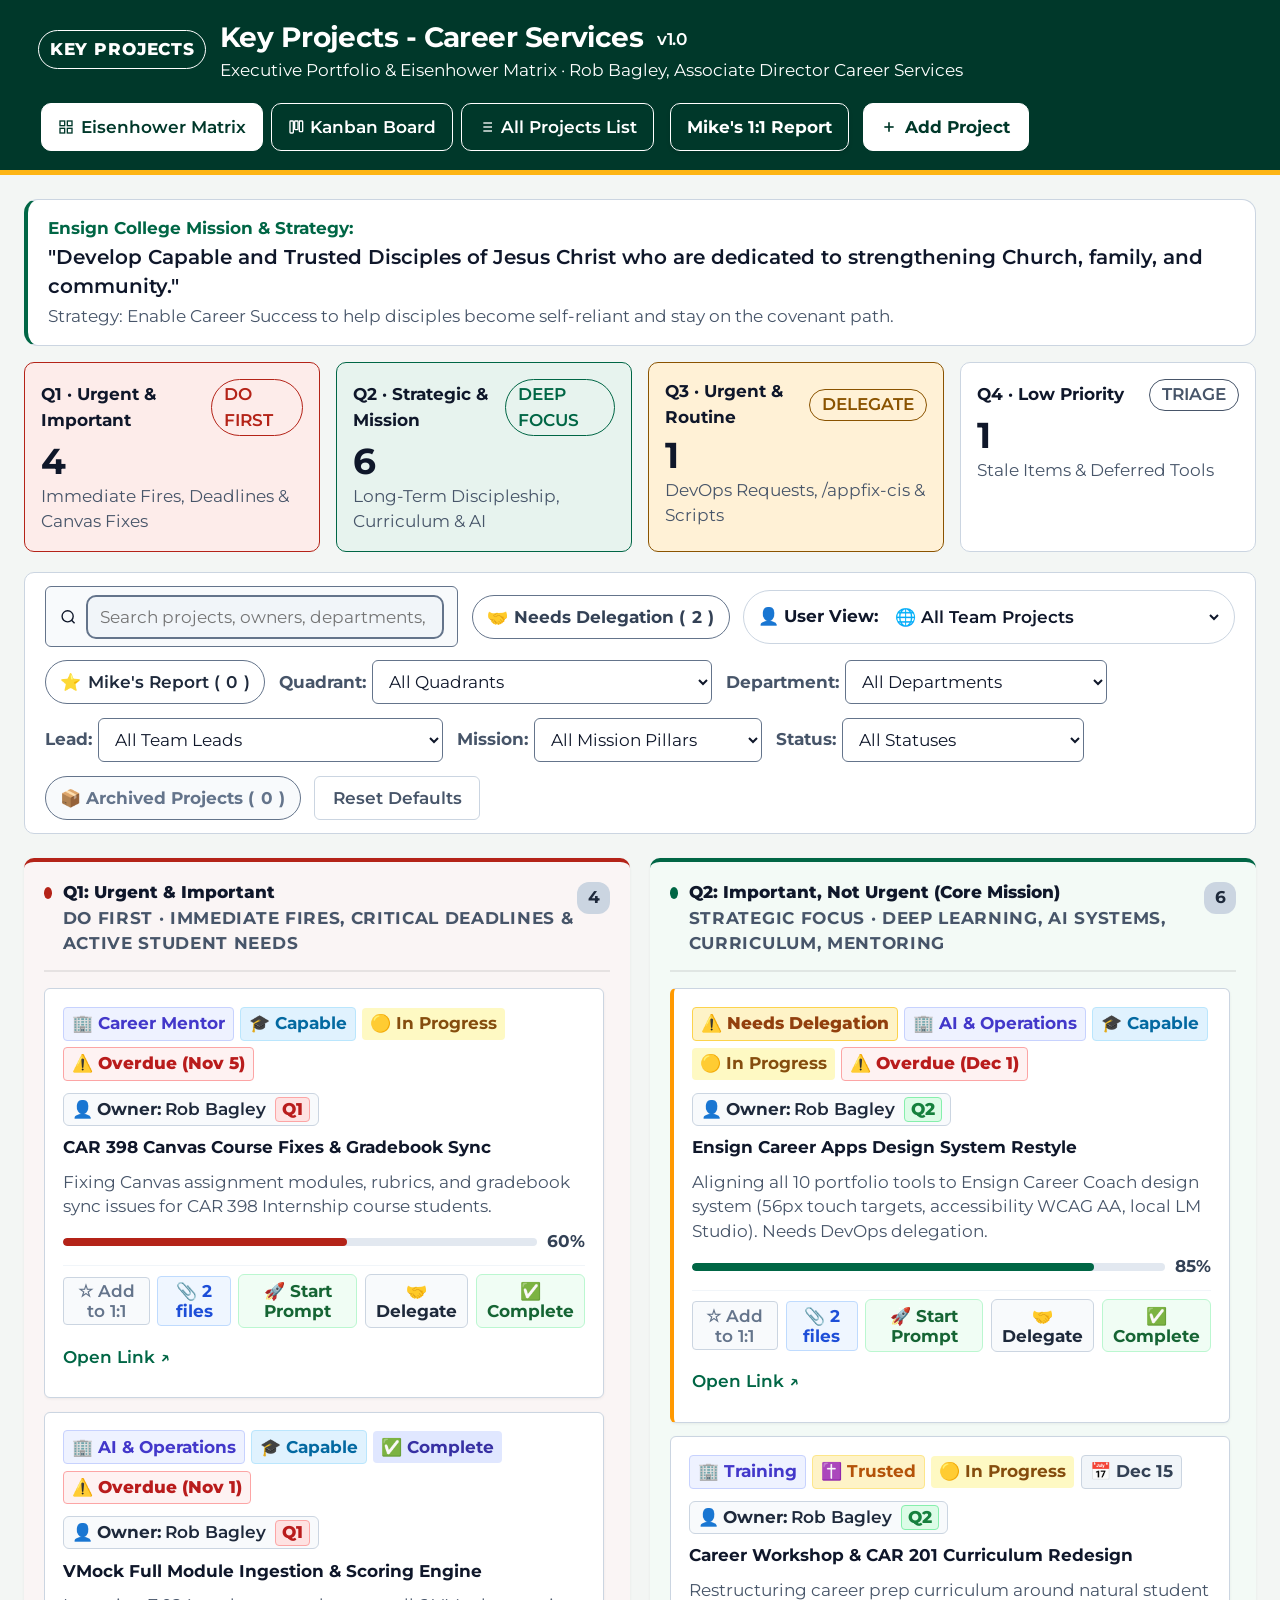
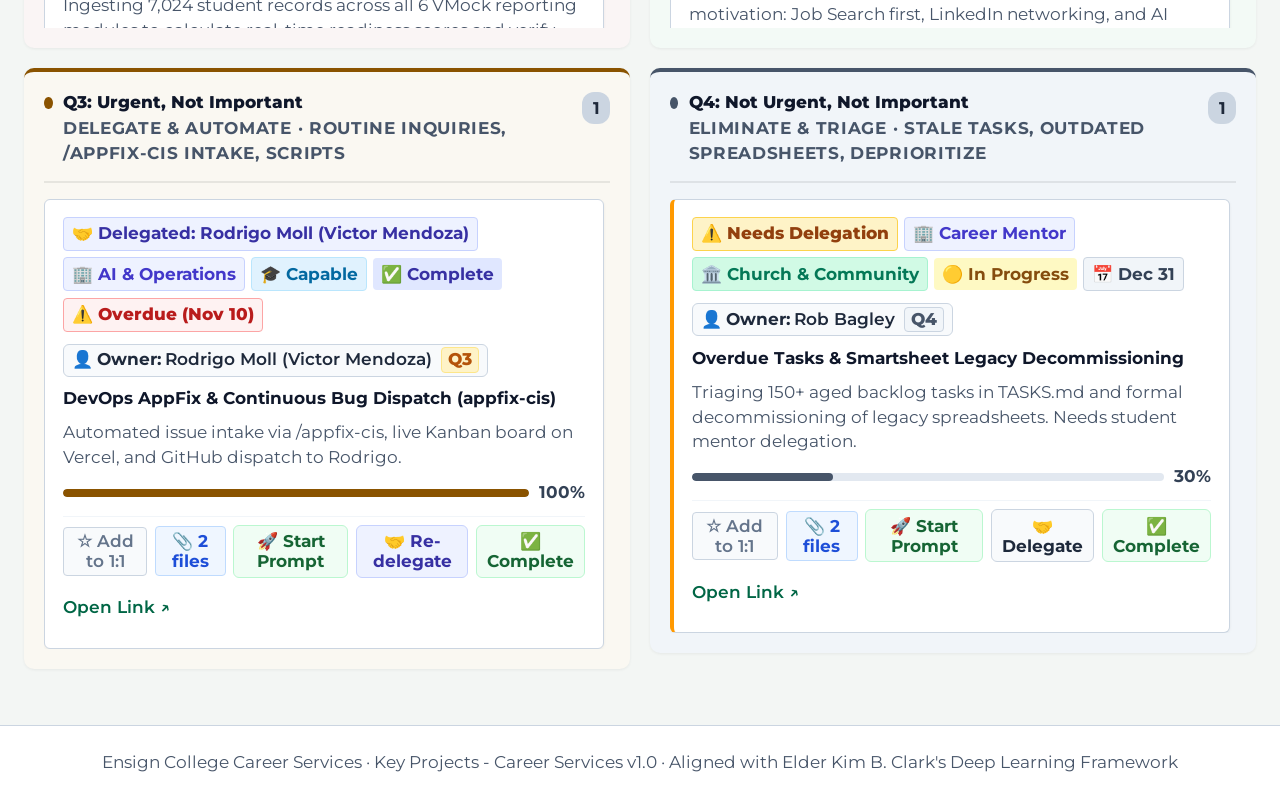
==== commit 79b350cd: "Apply ECC v2 look and move mission banner above the Q1 to Q4 cards Co-Authored-By: Claude Opus 5.5 <" ====
--- a/index.html
+++ b/index.html
@@ -11,13 +11,17 @@
   <link rel="icon" type="image/png" sizes="16x16" href="favicon-16x16.png">
   <link rel="apple-touch-icon" sizes="180x180" href="apple-touch-icon.png">
   <link rel="manifest" href="site.webmanifest">
-  <meta name="theme-color" content="#004731">
-
-  <!-- Typography: Montserrat & Inter (Ensign Career Coach Design System) -->
+  <meta name="theme-color" content="#00382A">
+
+  <!-- Typography: Montserrat only (ECC) -->
   <link rel="preconnect" href="https://fonts.googleapis.com">
   <link rel="preconnect" href="https://fonts.gstatic.com" crossorigin>
-  <link href="https://fonts.googleapis.com/css2?family=Inter:wght@400;500;600;700&family=Montserrat:wght@600;700;800&display=swap" rel="stylesheet">
+  <link href="https://fonts.googleapis.com/css2?family=Montserrat:wght@400;500;600;700&display=swap" rel="stylesheet">
   
+  <link rel="stylesheet" href="ecc-tokens.css">
+  <link rel="stylesheet" href="ecc-ces-compat.css">
+  <link rel="stylesheet" href="ecc-components.base.css">
+  <link rel="stylesheet" href="ecc-app.css">
   <link rel="stylesheet" href="style.css">
 
   <!-- Vercel Web Analytics -->
@@ -32,18 +36,6 @@
   <script defer src="/_vercel/speed-insights/script.js"></script>
 </head>
 <body>
-  <!-- Mission & Strategic Banner -->
-  <div class="mission-banner">
-    <div class="mission-container">
-      <div class="mission-icon">✝️</div>
-      <div class="mission-text">
-        <span class="mission-label">Ensign College Mission & Strategy:</span>
-        <span class="mission-quote">"Develop Capable and Trusted Disciples of Jesus Christ who are dedicated to strengthening Church, family, and community."</span>
-        <span class="strategy-quote">Strategy: Enable Career Success to help disciples become self-reliant and stay on the covenant path.</span>
-      </div>
-    </div>
-  </div>
-
   <!-- Header -->
   <header class="app-header">
     <div class="header-container">
@@ -70,7 +62,7 @@
           </button>
         </div>
         <button id="exec-summary-btn" class="btn btn-secondary btn-exec-summary" title="Generate Executive Summary & 1:1 Report for Director Mike Ray">
-          <span class="btn-icon">👔</span> Mike's 1:1 Report
+          Mike's 1:1 Report
         </button>
         <button id="add-project-btn" class="btn btn-primary">
           <svg width="16" height="16" viewBox="0 0 24 24" fill="none" stroke="currentColor" stroke-width="2.5"><line x1="12" y1="5" x2="12" y2="19"/><line x1="5" y1="12" x2="19" y2="12"/></svg>
@@ -81,6 +73,17 @@
   </header>
 
   <main class="dashboard-container">
+  <!-- Mission & Strategic Banner -->
+  <div class="mission-banner">
+    <div class="mission-container">
+      <div class="mission-text">
+        <span class="mission-label">Ensign College Mission & Strategy:</span>
+        <span class="mission-quote">"Develop Capable and Trusted Disciples of Jesus Christ who are dedicated to strengthening Church, family, and community."</span>
+        <span class="strategy-quote">Strategy: Enable Career Success to help disciples become self-reliant and stay on the covenant path.</span>
+      </div>
+    </div>
+  </div>
+
     <!-- Toolbar & Summary Metrics -->
     <section class="toolbar">
       <div class="metrics-grid">
@@ -456,7 +459,7 @@
             <div class="form-group flex-2 combobox-wrapper">
               <label for="form-assisting">Assisting (Contributors)</label>
               <div class="combobox-input-container">
-                <input type="text" id="form-assisting" class="combobox-input" autocomplete="off" placeholder="Pick or type coworker (e.g. Joel, Erere)...">
+                <input type="text" id="form-assisting" class="combobox-input" autocomplete="off" placeholder="Pick one or more coworkers, comma-separated...">
                 <button type="button" class="combobox-toggle-btn" id="assisting-toggle-btn" tabindex="-1" title="Show all team members">▾</button>
               </div>
               <ul id="assisting-dropdown-list" class="combobox-dropdown" style="display: none;"></ul>
--- a/ecc-tokens.css
+++ b/ecc-tokens.css
@@ -0,0 +1,117 @@
+/* Ensign Career Coach design tokens: GENERATED, do not edit.
+   Source: tokens/tokens.json (sha256 41a46c1ea0bca053) + tokens/overrides.json
+   Regenerate: python3 scripts/build_tokens.py */
+
+:root {
+  color-scheme: light;
+
+  /* color */
+  --brand: #006645;
+  --brand-hover: #00503a;
+  --brand-tint: #e7f3ee;
+  --brand-tint-soft: #f3faf6;
+  --accent-gold: #FDB515;
+  --ink: #0f172a;
+  --ink-muted: #475569;
+  --surface: #ffffff;
+  --surface-sunken: #f8fafc;
+  --surface-hover: #f1f5f9;
+  --border: #cbd5e1;
+  --border-strong: #94a3b8;
+  --success-bg: #dcfce7;
+  --success-border: #86efac;
+  --success-text: #166534;
+  --success-icon: #16a34a;
+  --warning-bg: #fef3c7;
+  --warning-text: #92400e;
+  --danger-text: #991b1b;
+  --muted-strong: #64748b;
+  --overlay: rgba(15,23,42,0.45);
+
+  /* type */
+  --font-sans: Montserrat, -apple-system, BlinkMacSystemFont, "Segoe UI", sans-serif;
+  --text-heading-lg: 21px;
+  --leading-heading-lg: 1.3;
+  --weight-heading-lg: 700;
+  --text-heading-md: 19px;
+  --leading-heading-md: 1.4;
+  --weight-heading-md: 700;
+  --text-body: 19px;
+  --leading-body: 1.6;
+  --weight-body: 400;
+  --text-body-strong: 19px;
+  --leading-body-strong: 1.6;
+  --weight-body-strong: 700;
+  --text-body-sm: 18px;
+  --leading-body-sm: 1.5;
+  --weight-body-sm: 500;
+  --text-eyebrow: 17px;
+  --leading-eyebrow: 1.4;
+  --weight-eyebrow: 700;
+  --text-control: 18px;
+  --leading-control: 1.35;
+  --weight-control: 600;
+  --text-caption: 17px;
+  --leading-caption: 1.5;
+  --weight-caption: 400;
+
+  /* spacing */
+  --space-1: 4px;
+  --space-2: 8px;
+  --space-3: 12px;
+  --space-4: 16px;
+  --space-5: 20px;
+  --space-6: 24px;
+  --space-7: 32px;
+  --space-8: 48px;
+
+  /* radius */
+  --radius-sm: 8px;
+  --radius-md: 10px;
+  --radius-lg: 14px;
+  --radius-pill: 999px;
+
+  /* shadow */
+  --shadow-card: 0 4px 20px rgba(15,23,42,0.08);
+  --shadow-focus: 0 0 0 3px rgba(0,102,69,0.25), 0 6px 24px rgba(15,23,42,0.12);
+  --shadow-toast: 0 12px 36px rgba(15,23,42,0.16);
+
+  /* local overrides: see tokens/overrides.json for the reason behind each */
+  --input-border: #64748b;  /* pending-upstream */
+  --border-strong: #64748b;  /* pending-upstream */
+  --input-fill: #f1f5f9;  /* rob-decision */
+  --gutter: clamp(24px, 3vw, 56px);  /* exemplar */
+  --sidebar-width: 232px;  /* exemplar */
+  --surface-sunken: #F3F6F4;  /* rob-decision */
+  --brand-deep: #00382A;  /* rob-decision */
+  --brand-tint-strong: #C7E4D3;  /* rob-decision */
+  --info: #1E40AF;  /* rob-decision */
+  --info-tint: #E8EEFC;  /* rob-decision */
+  --ai: #5B21B6;  /* rob-decision */
+  --ai-tint: #F1EAFE;  /* rob-decision */
+  --ai-border: #7C3AED;  /* rob-decision */
+  --caution-text: #6B3E00;  /* rob-decision */
+  --caution-bg: #FFF1D6;  /* rob-decision */
+  --caution-border: #B26B00;  /* rob-decision */
+  --danger: #B42318;  /* rob-decision */
+  --danger-bg: #FDECEA;  /* rob-decision */
+  --text-body: 20px;  /* rob-decision */
+  --text-item: 22px;  /* rob-decision */
+  --text-field: 21px;  /* rob-decision */
+  --text-button: 20px;  /* rob-decision */
+  --text-section: 26px;  /* rob-decision */
+  --text-title: 30px;  /* rob-decision */
+  --text-display: 36px;  /* rob-decision */
+  --control-height: 56px;  /* rob-decision */
+  --target-min: 48px;  /* rob-decision */
+
+  /* fixed rules from the design system README */
+  --touch-min: 44px;
+  --text-floor: 17px;
+  --focus-ring: 2px solid var(--brand);
+  --focus-offset: 2px;
+}
+
+@media (prefers-reduced-motion: reduce) {
+  *, *::before, *::after { animation-duration: 0.01ms !important; animation-iteration-count: 1 !important; transition-duration: 0.01ms !important; scroll-behavior: auto !important; }
+}
--- a/ecc-ces-compat.css
+++ b/ecc-ces-compat.css
@@ -0,0 +1,71 @@
+/* CES -> ECC compatibility layer.
+   Every app vendors the same ces-tokens.css v1.1 (14 identical copies, md5 312bc116...).
+   Load this file AFTER ces-tokens.css and ecc-tokens.css: it re-points the old --ces-* names
+   at Ensign Career Coach values, so existing app CSS moves to the new system with no selector edits.
+   Delete an alias once no app CSS references it (scripts/ecc_audit_static.py reports usage). */
+
+:root {
+  /* brand: navy/gold UI roles become Ensign green; gold is identity-only in ECC */
+  --ces-navy-950: var(--ink);
+  --ces-navy-900: var(--brand);
+  --ces-navy-850: var(--brand-hover);
+  --ces-navy-800: var(--brand-hover);
+  --ces-navy-700: var(--brand);
+  --ces-navy-600: var(--brand);
+  --ces-navy-100: var(--brand-tint);
+  --ces-navy-50:  var(--brand-tint-soft);
+
+  --ces-gold:        var(--brand);        /* was used for active borders and pills: that is brand's job now */
+  --ces-gold-hover:  var(--brand-hover);
+  --ces-gold-light:  var(--brand-tint-soft);
+  --ces-gold-border: var(--border-strong);
+
+  /* surface and text */
+  --ces-ink:         var(--ink);
+  --ces-ink-soft:    var(--ink);
+  --ces-muted:       var(--ink-muted);
+  --ces-muted-light: var(--ink-muted);    /* ECC allows two text colors only */
+  --ces-line:        var(--border);
+  --ces-line-soft:   var(--border);
+  --ces-surface:     var(--surface);
+  --ces-background:  var(--surface-sunken);
+
+  /* status: ECC pairs */
+  --ces-status-success-bg: var(--success-bg);
+  --ces-status-success-text: var(--success-text);
+  --ces-status-success-border: var(--success-border);
+  --ces-status-warning-bg: var(--warning-bg);
+  --ces-status-warning-text: var(--warning-text);
+  --ces-status-error-text: var(--danger-text);
+
+  /* focus: one ring, brand green, everywhere (fixes the 1.7:1 gold ring on light fields) */
+  --ces-focus-ring-dark:  var(--brand);
+  --ces-focus-ring-light: var(--brand);
+  --ces-focus-ring:       var(--brand);
+
+  /* type: Montserrat, 17px floor */
+  --ces-font-body:  var(--font-sans);
+  --ces-font-serif: var(--font-sans);
+  --ces-text-xs:    var(--text-caption);   /* 12px -> 17px */
+  --ces-text-sm:    var(--text-caption);   /* 14px -> 17px */
+  --ces-text-base:  var(--text-body);      /* 15px -> 19px */
+  --ces-text-lg:    var(--text-heading-md);
+  --ces-text-xl:    var(--text-heading-lg);
+  --ces-text-2xl:   var(--text-heading-lg);
+  --ces-weight-semibold: 600;
+  --ces-weight-bold: 700;
+  --ces-weight-extrabold: 700;             /* Montserrat is loaded at 400-700 only */
+
+  /* elevation and shape */
+  --ces-shadow-sm: var(--shadow-card);
+  --ces-shadow-md: var(--shadow-card);
+  --ces-shadow-lg: var(--shadow-toast);
+  --ces-radius-sm: var(--radius-sm);
+  --ces-radius-md: var(--radius-md);
+  --ces-radius-lg: var(--radius-lg);
+  --ces-radius-pill: var(--radius-pill);
+
+  /* layout: fill the width to the gutter instead of a fixed content cap */
+  --ces-content-max: 100%;
+  --ces-prose-max-width: none;
+}
--- a/ecc-components.base.css
+++ b/ecc-components.base.css
@@ -0,0 +1,114 @@
+/* Ensign Career Coach — component styles. Reads tokens.css custom properties only. */
+
+.ecc-btn {
+  display: inline-flex;
+  align-items: center;
+  justify-content: center;
+  gap: var(--space-2);
+  min-height: 44px;
+  padding: 0 16px;
+  border-radius: var(--radius-md);
+  font-family: var(--font-sans);
+  font-size: 18px;
+  font-weight: 600;
+  line-height: 1.35;
+  border: 1.5px solid transparent;
+  cursor: pointer;
+  text-decoration: none;
+}
+.ecc-btn-primary { background: var(--brand); color: #fff; border-color: var(--brand); }
+.ecc-btn-primary:hover { background: var(--brand-hover); border-color: var(--brand-hover); }
+.ecc-btn-secondary { background: var(--surface); color: var(--ink); border-color: var(--border-strong); }
+.ecc-btn-secondary:hover { border-color: var(--brand); color: var(--brand); }
+.ecc-btn-ghost { background: transparent; border-color: transparent; color: var(--brand); padding: 0 4px; text-decoration: underline; text-underline-offset: 3px; }
+.ecc-btn:focus-visible { outline: 2px solid var(--brand); outline-offset: 2px; }
+.ecc-btn[disabled] { background: var(--muted-strong); border-color: var(--muted-strong); color: #fff; cursor: not-allowed; }
+
+.ecc-pill {
+  display: inline-flex;
+  align-items: center;
+  gap: var(--space-2);
+  min-height: 36px;
+  padding: 0 12px;
+  border-radius: var(--radius-pill);
+  font-family: var(--font-sans);
+  font-size: 17px;
+  font-weight: 600;
+  border: 1.5px solid var(--border-strong);
+  background: var(--surface);
+  color: var(--ink);
+}
+.ecc-pill-success { background: var(--success-bg); border-color: var(--success-border); color: var(--success-text); }
+.ecc-pill-dot { width: 8px; height: 8px; border-radius: 50%; background: currentColor; flex-shrink: 0; }
+.ecc-pill-success .ecc-pill-dot { background: var(--success-icon); }
+
+.ecc-card {
+  background: var(--surface);
+  border: 1.5px solid var(--border);
+  border-radius: var(--radius-lg);
+  box-shadow: var(--shadow-card);
+  padding: var(--space-5);
+  max-width: 560px;
+}
+.ecc-card-title {
+  margin: 0 0 var(--space-2);
+  font-family: var(--font-sans);
+  font-size: 17px;
+  font-weight: 700;
+  color: var(--brand);
+}
+.ecc-card-body { font-family: var(--font-sans); font-size: 19px; line-height: 1.6; color: var(--ink); margin: 0; }
+
+.ecc-chip {
+  flex-shrink: 0;
+  white-space: nowrap;
+  min-height: 44px;
+  padding: 6px 14px;
+  border-radius: var(--radius-pill);
+  border: 1.5px solid var(--border-strong);
+  background: var(--surface);
+  color: var(--ink);
+  font-family: var(--font-sans);
+  font-size: 17px;
+  font-weight: 500;
+  line-height: 1.35;
+  cursor: pointer;
+}
+.ecc-chip:hover { border-color: var(--brand); color: var(--brand); background: var(--brand-tint-soft); }
+.ecc-chip:active { background: var(--brand-tint); }
+.ecc-chip:focus-visible { outline: 2px solid var(--brand); outline-offset: 2px; }
+
+.ecc-nav-item {
+  display: flex;
+  align-items: center;
+  gap: var(--space-3);
+  width: 100%;
+  min-height: 52px;
+  padding: 8px 10px;
+  border-radius: var(--radius-md);
+  border: 1.5px solid var(--border);
+  background: var(--surface);
+  text-align: left;
+  cursor: pointer;
+  color: var(--ink);
+  font-family: var(--font-sans);
+}
+.ecc-nav-item:hover { border-color: var(--brand); }
+.ecc-nav-item.is-active { background: var(--brand-tint); border-color: var(--brand); }
+.ecc-nav-item-badge {
+  width: 30px;
+  height: 30px;
+  flex-shrink: 0;
+  border-radius: 50%;
+  display: flex;
+  align-items: center;
+  justify-content: center;
+  font-size: 17px;
+  font-weight: 700;
+  background: var(--surface-hover);
+  color: var(--ink);
+}
+.ecc-nav-item.is-active .ecc-nav-item-badge { background: var(--brand); color: #fff; }
+.ecc-nav-item-title { font-size: 18px; font-weight: 600; line-height: 1.3; }
+
+.ecc-row { display: flex; align-items: center; gap: var(--space-2); flex-wrap: wrap; }
--- a/ecc-app.css
+++ b/ecc-app.css
@@ -0,0 +1,735 @@
+/* Ensign Career Coach: app patterns (chat shell, messages, composer, fields).
+   Extends ecc-components.base.css (the five components mirrored from Claude Design).
+   Reads ecc-tokens.css custom properties only. Load order:
+   ecc-tokens.css -> ecc-ces-compat.css -> ecc-components.base.css -> ecc-app.css -> the app's own CSS */
+
+/* ---------- Page ---------- */
+body.ecc {
+  margin: 0;
+  background: var(--surface-sunken);
+  color: var(--ink);
+  font-family: var(--font-sans);
+  font-size: var(--text-body);
+  line-height: var(--leading-body);
+  max-width: 100vw;
+  overflow-x: hidden;
+}
+
+/* ---------- Shell: fixed left rail + dominant chat canvas ---------- */
+.ecc-shell {
+  display: grid;
+  grid-template-columns: var(--sidebar-width) minmax(0, 1fr);
+  min-height: 100dvh;
+  min-width: 0;
+}
+.ecc-sidebar {
+  background: var(--surface);
+  border-right: 1.5px solid var(--border);
+  padding: var(--space-5);
+  display: flex;
+  flex-direction: column;
+  gap: var(--space-3);
+  min-width: 0;
+}
+.ecc-sidebar-label {
+  font-size: var(--text-eyebrow);
+  font-weight: var(--weight-eyebrow);
+  letter-spacing: 0.02em;
+  color: var(--ink-muted);
+  margin: var(--space-4) 0 0;
+}
+.ecc-main {
+  display: flex;
+  flex-direction: column;
+  min-width: 0;
+  overflow: hidden;
+}
+
+/* ---------- Feed: fills the width up to the gutter, no 65ch cap ---------- */
+.ecc-feed {
+  flex: 1;
+  overflow-y: auto;
+  overflow-x: hidden;
+  padding: var(--space-6) var(--gutter);
+  display: flex;
+  flex-direction: column;
+  gap: var(--space-4);
+  min-width: 0;
+}
+.ecc-msg { min-width: 0; overflow-wrap: anywhere; font-size: var(--text-body); line-height: var(--leading-body); }
+.ecc-msg-assistant {
+  background: var(--surface);
+  border: 1.5px solid var(--border);
+  border-radius: var(--radius-lg);
+  box-shadow: var(--shadow-card);
+  padding: var(--space-5);
+  max-width: 100%;
+}
+.ecc-msg-name { font-size: var(--text-caption); font-weight: 700; color: var(--brand); margin: 0 0 var(--space-2); }
+.ecc-msg-user {
+  align-self: flex-end;
+  max-width: 78%;
+  background: var(--brand);
+  color: #ffffff;
+  border-radius: 14px 14px 4px 14px; /* one-off "who said this" cue from the design system */
+  padding: var(--space-4) var(--space-5);
+}
+.ecc-msg-user .ecc-msg-name { color: #d1e7dd; }
+
+/* ---------- Composer ---------- */
+.ecc-composer {
+  background: var(--surface);
+  border-top: 1.5px solid var(--border);
+  padding: var(--space-4) var(--gutter) var(--space-5);
+  display: flex;
+  flex-wrap: wrap;
+  align-items: flex-end;
+  gap: var(--space-2);
+  min-width: 0;
+}
+.ecc-composer-label { flex: 1 1 100%; font-size: var(--text-caption); font-weight: 600; color: var(--ink-muted); }
+
+/* ---------- Text fields: one look everywhere (chat, forms, feedback, intake) ---------- */
+.ecc-field,
+.ecc-composer textarea {
+  flex: 1 1 240px;
+  min-width: 0;
+  min-height: var(--touch-min);
+  padding: 14px 18px;
+  background: var(--input-fill);
+  color: var(--ink);
+  border: 2px solid var(--input-border);
+  border-radius: var(--radius-lg);
+  font-family: var(--font-sans);
+  font-size: var(--text-body);
+  line-height: var(--leading-body);
+  box-shadow: var(--shadow-card);
+  resize: vertical;
+}
+.ecc-field::placeholder,
+.ecc-composer textarea::placeholder { color: var(--ink-muted); opacity: 1; }
+.ecc-field:focus,
+.ecc-composer textarea:focus {
+  background: var(--surface);
+  border-color: var(--brand);
+  box-shadow: var(--shadow-focus); /* replaces shadow-card, never stacks */
+}
+.ecc-field:focus-visible,
+.ecc-composer textarea:focus-visible { outline: var(--focus-ring); outline-offset: var(--focus-offset); }
+.ecc-field[aria-invalid="true"] { border-color: var(--danger-text); }
+.ecc-field-error { color: var(--danger-text); font-size: var(--text-caption); }
+input.ecc-field { border-radius: var(--radius-md); resize: none; } /* single-line inputs are controls: radius-md */
+
+/* ---------- Chip row: single line, scroll buttons, never a bare scrollbar ---------- */
+.ecc-chip-rail { display: flex; align-items: center; gap: var(--space-2); min-width: 0; }
+.ecc-chip-track { display: flex; gap: var(--space-2); overflow-x: auto; scroll-behavior: smooth; scrollbar-width: none; min-width: 0; flex: 1; }
+.ecc-chip-track::-webkit-scrollbar { display: none; }
+.ecc-chip-scroll { flex: 0 0 var(--touch-min); height: var(--touch-min); border-radius: var(--radius-pill); border: 1.5px solid var(--border-strong); background: var(--surface); color: var(--ink); cursor: pointer; }
+.ecc-chip-scroll:focus-visible { outline: var(--focus-ring); outline-offset: var(--focus-offset); }
+
+/* ---------- Toast ---------- */
+.ecc-toast { position: fixed; right: var(--space-6); bottom: calc(var(--space-6) + env(safe-area-inset-bottom, 0px)); background: var(--surface); border: 1.5px solid var(--success-border); color: var(--success-text); border-radius: var(--radius-lg); box-shadow: var(--shadow-toast); padding: var(--space-3) var(--space-5); font-size: var(--text-control); font-weight: 600; }
+
+/* ---------- Breakpoints ---------- */
+@media (max-width: 899.98px) {
+  .ecc-shell { grid-template-columns: minmax(0, 1fr); }
+  .ecc-sidebar {
+    position: fixed; inset: 0 auto 0 0; z-index: 40;
+    width: min(88vw, 320px);
+    padding-top: calc(var(--space-5) + env(safe-area-inset-top, 0px));
+    transform: translateX(-100%);
+    transition: transform 200ms ease;
+    box-shadow: var(--shadow-toast);
+    overflow-y: auto;
+  }
+  .ecc-sidebar.is-open { transform: none; }
+  .ecc-scrim { position: fixed; inset: 0; z-index: 30; background: var(--overlay); }
+  .ecc-scrim[hidden] { display: none; }
+}
+@media (min-width: 900px) { .ecc-menu-button, .ecc-scrim { display: none; } }
+@media (max-width: 639.98px) {
+  :root { --gutter: 16px; }
+  .ecc-composer textarea, .ecc-composer .ecc-field { flex-basis: 100%; }
+  .ecc-composer .ecc-btn { flex: 1 1 100%; }
+  .ecc-msg-assistant { padding: 14px 16px; }
+}
+@media (max-width: 375px) {
+  :root { --gutter: 12px; }
+  .ecc-msg-user { max-width: 90%; }
+}
+
+/* ---------- Windows High Contrast ---------- */
+@media (forced-colors: active) {
+  .ecc-field, .ecc-composer textarea { border-color: ButtonText; }
+  .ecc-field:focus-visible, .ecc-composer textarea:focus-visible { outline-color: Highlight; }
+  .ecc-pill, .ecc-chip { border-color: ButtonText; }
+}
+
+/* ECC dashboard pattern. Authored with Coding Helper. */
+
+/* ── Dashboard shell ─────────────────────────────────────────────── */
+.ecc-dash {
+  box-sizing: border-box;
+  width: 100%;
+  padding-inline: var(--gutter);
+  padding-block: var(--space-6) var(--space-7);
+  background: var(--surface-sunken);
+}
+
+/* ── Dashboard header ────────────────────────────────────────────── */
+.ecc-dash__header {
+  display: flex;
+  flex-wrap: wrap;
+  align-items: flex-start;
+  gap: var(--space-4);
+  margin-block-end: var(--space-6);
+  min-width: 0;
+}
+
+.ecc-dash__titles {
+  flex: 1 1 min(100%, 480px);
+  min-width: 0;
+}
+
+.ecc-dash__title {
+  font-family: var(--font-sans);
+  font-size: var(--text-heading-lg);
+  font-weight: 700;
+  line-height: 1.2;
+  color: var(--ink);
+  margin: 0 0 var(--space-2);
+  overflow-wrap: anywhere;
+}
+
+.ecc-dash__subtitle {
+  font-family: var(--font-sans);
+  font-size: var(--text-body);
+  font-weight: 400;
+  line-height: var(--leading-body);
+  color: var(--ink-muted);
+  margin: 0;
+  overflow-wrap: anywhere;
+}
+
+/* ── Metrics strip ───────────────────────────────────────────────── */
+.ecc-dash__metrics {
+  display: flex;
+  flex-wrap: wrap;
+  gap: var(--space-3);
+  align-items: flex-start;
+  min-width: 0;
+}
+
+.ecc-dash__metric {
+  display: flex;
+  flex-direction: column;
+  align-items: center;
+  gap: var(--space-2);
+  background: var(--surface);
+  border: 1px solid var(--border);
+  border-radius: var(--radius-md);
+  padding: var(--space-3) var(--space-4);
+  min-width: 0;
+}
+
+.ecc-dash__metric-value {
+  font-family: var(--font-sans);
+  font-size: var(--text-heading-md);
+  font-weight: 700;
+  color: var(--ink);
+  line-height: 1.1;
+  overflow-wrap: anywhere;
+}
+
+.ecc-dash__metric-label {
+  font-family: var(--font-sans);
+  font-size: max(17px, var(--text-caption));
+  font-weight: 500;
+  color: var(--ink-muted);
+  overflow-wrap: anywhere;
+  text-align: center;
+}
+
+/* ── Section ─────────────────────────────────────────────────────── */
+.ecc-dash-section {
+  margin-block-end: var(--space-7);
+  min-width: 0;
+}
+
+.ecc-dash-section__heading-row {
+  display: flex;
+  flex-wrap: wrap;
+  align-items: baseline;
+  gap: var(--space-3);
+  margin-block-end: var(--space-3);
+  min-width: 0;
+}
+
+.ecc-dash-section__heading {
+  font-family: var(--font-sans);
+  font-size: var(--text-heading-md);
+  font-weight: 600;
+  color: var(--ink);
+  margin: 0;
+  line-height: 1.25;
+  overflow-wrap: anywhere;
+  min-width: 0;
+}
+
+.ecc-dash-section__count {
+  font-family: var(--font-sans);
+  font-size: max(17px, var(--text-caption));
+  font-weight: 500;
+  color: var(--ink-muted);
+  white-space: nowrap;
+  flex-shrink: 0;
+}
+
+.ecc-dash-section__rule {
+  border: none;
+  border-block-start: 1px solid var(--brand);
+  margin: 0 0 var(--space-4);
+}
+
+/* ── Grid ────────────────────────────────────────────────────────── */
+.ecc-dash-grid {
+  display: grid;
+  grid-template-columns: repeat(auto-fit, minmax(min(100%, 320px), 1fr));
+  gap: var(--space-4);
+  min-width: 0;
+}
+
+.ecc-dash-grid > * {
+  min-width: 0;
+}
+
+/* ── Tool card ───────────────────────────────────────────────────── */
+.ecc-tool-card {
+  display: flex;
+  flex-direction: column;
+  gap: var(--space-3);
+  background: var(--surface);
+  border: 1px solid var(--border);
+  border-radius: var(--radius-lg);
+  box-shadow: var(--shadow-card);
+  padding: var(--space-4);
+  min-width: 0;
+}
+
+/* icon */
+.ecc-tool-card__icon {
+  display: flex;
+  align-items: center;
+  color: var(--ink-muted);
+  min-width: 0;
+  flex-shrink: 0;
+}
+
+.ecc-tool-card__icon svg {
+  display: block;
+  width: 2rem;
+  height: 2rem;
+  flex-shrink: 0;
+}
+
+/* status badge */
+.ecc-tool-card__status {
+  display: inline-flex;
+  align-items: center;
+  align-self: flex-start;
+  font-family: var(--font-sans);
+  font-size: max(17px, var(--text-caption));
+  font-weight: 600;
+  line-height: 1;
+  border-radius: var(--radius-pill);
+  padding: 4px var(--space-3);
+  min-width: 0;
+  overflow-wrap: anywhere;
+}
+
+.ecc-tool-card__status--success {
+  background: var(--success-bg);
+  color: var(--success-text);
+  border: 1px solid var(--success-border);
+}
+
+.ecc-tool-card__status--preview {
+  background: var(--brand-tint);
+  color: var(--brand);
+  border: 1px solid var(--border-strong);
+}
+
+/* card body */
+.ecc-tool-card__body {
+  display: flex;
+  flex-direction: column;
+  gap: var(--space-2);
+  flex: 1 1 auto;
+  min-width: 0;
+}
+
+.ecc-tool-card__body > * {
+  min-width: 0;
+}
+
+.ecc-tool-card__title {
+  font-family: var(--font-sans);
+  font-size: var(--text-heading-md);
+  font-weight: 600;
+  color: var(--ink);
+  margin: 0;
+  line-height: 1.25;
+  overflow-wrap: anywhere;
+}
+
+.ecc-tool-card__description {
+  font-family: var(--font-sans);
+  font-size: var(--text-body);
+  font-weight: 400;
+  color: var(--ink-muted);
+  margin: 0;
+  line-height: var(--leading-body);
+  overflow-wrap: anywhere;
+}
+
+/* primary action link — 44 px touch target, all states */
+.ecc-tool-card__action {
+  display: inline-flex;
+  align-items: center;
+  justify-content: center;
+  align-self: flex-start;
+  margin-block-start: auto;
+  min-height: var(--touch-min, 44px);
+  padding-inline: var(--space-4);
+  padding-block: var(--space-3);
+  border-radius: var(--radius-md);
+  background: var(--brand);
+  color: var(--surface);
+  font-family: var(--font-sans);
+  font-size: var(--text-body);
+  font-weight: 600;
+  line-height: 1;
+  text-decoration: none;
+  border: 2px solid transparent;
+  cursor: pointer;
+  overflow-wrap: anywhere;
+  min-width: 0;
+  transition: background 0.14s ease, border-color 0.14s ease;
+}
+
+.ecc-tool-card__action:hover {
+  background: var(--brand-hover);
+}
+
+.ecc-tool-card__action:active {
+  background: var(--brand-hover);
+  filter: brightness(0.9);
+}
+
+.ecc-tool-card__action:focus-visible {
+  outline: 3px solid var(--brand);
+  outline-offset: 3px;
+  background: var(--brand);
+}
+
+.ecc-tool-card__action[aria-disabled="true"],
+.ecc-tool-card__action:disabled {
+  background: var(--border-strong);
+  color: var(--ink-muted);
+  cursor: not-allowed;
+  pointer-events: none;
+  border-color: transparent;
+}
+
+.ecc-tool-card__action[aria-current="true"],
+.ecc-tool-card__action[aria-current="page"] {
+  background: var(--brand-hover);
+  border-color: var(--border-strong);
+  color: var(--surface);
+}
+
+/* ── Detail body ─────────────────────────────────────────────────── */
+.ecc-dash__detail-body {
+  display: flex;
+  flex-direction: column;
+  gap: var(--space-3);
+  min-width: 0;
+}
+
+.ecc-dash__detail-body p {
+  font-family: var(--font-sans);
+  font-size: var(--text-body);
+  font-weight: 400;
+  color: var(--ink);
+  line-height: var(--leading-body);
+  margin: 0;
+  overflow-wrap: anywhere;
+  min-width: 0;
+}
+
+.ecc-dash__detail-body strong {
+  font-weight: 600;
+  color: var(--ink);
+}
+
+/* ── Forced colors (Windows High Contrast) ───────────────────────── */
+@media (forced-colors: active) {
+  .ecc-tool-card {
+    border: 2px solid ButtonText;
+    forced-color-adjust: none;
+    background: Canvas;
+  }
+
+  .ecc-tool-card__title,
+  .ecc-tool-card__description,
+  .ecc-dash__title,
+  .ecc-dash__subtitle {
+    color: CanvasText;
+  }
+
+  .ecc-tool-card__icon {
+    color: ButtonText;
+  }
+
+  .ecc-tool-card__status--success,
+  .ecc-tool-card__status--preview {
+    forced-color-adjust: none;
+    background: Canvas;
+    color: CanvasText;
+    border: 1px solid ButtonText;
+  }
+
+  .ecc-tool-card__action {
+    forced-color-adjust: none;
+    background: ButtonFace;
+    color: ButtonText;
+    border: 2px solid ButtonText;
+  }
+
+  .ecc-tool-card__action:hover,
+  .ecc-tool-card__action:focus-visible {
+    background: Highlight;
+    color: HighlightText;
+    border-color: Highlight;
+  }
+
+  .ecc-tool-card__action[aria-disabled="true"],
+  .ecc-tool-card__action:disabled {
+    background: GrayText;
+    color: Canvas;
+    border-color: GrayText;
+  }
+
+  .ecc-dash__metric {
+    border: 1px solid ButtonText;
+    background: Canvas;
+  }
+
+  .ecc-dash-section__rule {
+    border-block-start-color: ButtonText;
+  }
+}
+
+/* ==========================================================================
+   ECC v2: step screens for desktop monitors (ENS 101 Guide pattern, 2026-10-23)
+   Color has one job each: brand = do this, brand-deep = where you are,
+   accent-gold = identity only, info = Civitas and outside records,
+   ai = Mentor AI, caution = be careful, danger = cannot be undone.
+   ========================================================================== */
+
+/* ---------- Header band: deep green, gold identity stripe ---------- */
+.ecc-hdr-band {
+  background: var(--brand-deep);
+  color: #fff;
+  border-bottom: 5px solid var(--accent-gold);
+}
+.ecc-hdr-band__inner { display: flex; align-items: center; gap: var(--space-7); padding: var(--space-3) var(--gutter); min-width: 0; }
+.ecc-hdr-band__sub { font-size: var(--text-caption); color: var(--brand-tint-strong); font-weight: 500; }
+.ecc-nav-link {
+  display: inline-flex; align-items: center; min-height: var(--target-min);
+  padding: var(--space-2) var(--space-1);
+  color: var(--brand-tint); font-size: var(--text-button); font-weight: 700; text-decoration: none;
+  border-bottom: 4px solid transparent;
+}
+.ecc-nav-link:hover { color: #fff; border-bottom-color: var(--brand-tint-strong); }
+.ecc-nav-link[aria-current="page"] { color: #fff; border-bottom-color: var(--accent-gold); }
+.ecc-hdr-band :focus-visible { outline: 3px solid var(--accent-gold); outline-offset: 3px; }
+
+/* ---------- Buttons: larger size and the v2 role colors ---------- */
+.ecc-btn--lg { min-height: var(--control-height); padding: var(--space-3) 26px; font-size: var(--text-button); font-weight: 700; border-width: 2px; gap: 10px; }
+.ecc-btn--lg svg { width: 24px; height: 24px; flex: none; }
+.ecc-btn-secondary.ecc-btn--lg { color: var(--brand); }
+.ecc-btn-secondary.ecc-btn--lg:hover { background: var(--brand-tint); color: var(--brand-hover); }
+.ecc-btn-ai { background: var(--ai); border-color: var(--ai); color: #fff; }
+.ecc-btn-ai:hover { background: #4c1d95; border-color: #4c1d95; }
+.ecc-btn-info { background: var(--info); border-color: var(--info); color: #fff; }
+.ecc-btn-info:hover { background: #1e3a8a; border-color: #1e3a8a; }
+.ecc-btn-danger { background: var(--danger); border-color: var(--danger); color: #fff; }
+.ecc-btn-danger:hover { background: #912018; border-color: #912018; }
+.ecc-btn--lg:focus-visible { outline: 3px solid var(--brand); outline-offset: 3px; }
+.ecc-hdr-band .ecc-btn--lg:focus-visible { outline-color: var(--accent-gold); } /* brand green on brand-deep is 1.87:1; gold is the band's ring */
+.ecc-btn--lg:disabled,
+.ecc-btn--lg[aria-disabled="true"] { background: #e2e8f0; border-color: #94a3b8; color: var(--ink-muted); cursor: not-allowed; }
+
+/* ---------- Stepper: one strip under the header ---------- */
+.ecc-stepper { background: var(--brand-tint); border-bottom: 1px solid var(--brand-tint-strong); padding: 10px var(--gutter); }
+.ecc-stepper ol { list-style: none; margin: 0; padding: 0; display: flex; flex-wrap: wrap; align-items: center; gap: 10px; min-width: 0; }
+.ecc-stepper__step { display: flex; align-items: center; gap: var(--space-3); padding: var(--space-2) 18px var(--space-2) 10px; border-radius: var(--radius-pill); border: 2px solid transparent; min-width: 0; }
+.ecc-stepper__badge { flex: none; width: 40px; height: 40px; border-radius: 50%; display: grid; place-content: center; font-size: 19px; font-weight: 800; }
+.ecc-stepper__name { display: block; font-size: 19px; font-weight: 700; line-height: 1.25; }
+.ecc-stepper__state { font-size: var(--text-caption); font-weight: 600; color: var(--ink-muted); }
+.ecc-stepper__step.is-done .ecc-stepper__badge { background: var(--brand); color: #fff; }
+.ecc-stepper__step.is-current,
+.ecc-stepper__step[aria-current="step"] { background: var(--surface); border-color: var(--brand); }
+.ecc-stepper__step[aria-current="step"] .ecc-stepper__badge { background: var(--brand-deep); color: #fff; box-shadow: 0 0 0 3px var(--accent-gold); }
+.ecc-stepper__step[aria-current="step"] .ecc-stepper__state { color: var(--brand-hover); }
+.ecc-stepper__step.is-next .ecc-stepper__badge { background: var(--surface); color: var(--ink-muted); border: 3px solid var(--border-strong); }
+.ecc-stepper__line { flex: 1 1 24px; min-width: 16px; max-width: 80px; height: 3px; background: var(--brand-tint-strong); }
+
+/* ---------- Desktop step layout: rail | work | record ---------- */
+.ecc-step-layout {
+  display: grid;
+  grid-template-columns: minmax(270px, 320px) minmax(0, 1.5fr) minmax(440px, 1fr);
+  gap: 28px;
+  align-items: start;
+  padding: var(--space-6) var(--gutter) 28px;
+  min-width: 0;
+}
+.ecc-step-layout--two { grid-template-columns: minmax(0, 1fr) minmax(0, 1fr); }
+.ecc-step-layout > * { min-width: 0; }
+.ecc-step-title { margin: var(--space-1) 0 0; font-size: var(--text-display); line-height: 1.15; font-weight: 800; }
+.ecc-step-eyebrow { margin: 0; font-size: 18px; font-weight: 700; color: var(--brand-hover); }
+.ecc-group-label { margin: 0; font-size: var(--text-eyebrow); font-weight: 800; letter-spacing: 0.08em; text-transform: uppercase; color: var(--brand-hover); }
+
+/* ---------- Checklist row: the whole row is the target ---------- */
+.ecc-task { display: flex; gap: 18px; align-items: flex-start; padding: var(--space-4) var(--space-5); border: 2px solid var(--border); border-radius: 12px; background: var(--surface); cursor: pointer; }
+.ecc-task:hover { border-color: var(--brand); background: var(--brand-tint-soft); }
+.ecc-task.is-done { background: var(--brand-tint); border-color: var(--brand-tint-strong); }
+.ecc-task__check { appearance: none; -webkit-appearance: none; flex: none; width: 44px; height: 44px; margin: 0; border: 3px solid var(--border-strong); border-radius: var(--radius-sm); background: var(--surface); display: grid; place-content: center; cursor: pointer; }
+.ecc-task__check:checked { background: var(--brand); border-color: var(--brand); }
+.ecc-task__check:checked::after { content: ""; width: 19px; height: 10px; border-left: 5px solid #fff; border-bottom: 5px solid #fff; transform: translateY(-2px) rotate(-45deg); }
+.ecc-task__check:focus-visible { outline: 3px solid var(--brand); outline-offset: 3px; }
+.ecc-task__title { font-size: var(--text-item); font-weight: 700; line-height: 1.35; }
+.ecc-task__detail { display: block; margin-top: var(--space-1); color: var(--ink-muted); }
+.ecc-pill-done { display: inline-flex; padding: 3px 14px; border-radius: var(--radius-pill); background: var(--brand); color: #fff; font-size: var(--text-caption); font-weight: 700; white-space: nowrap; }
+.ecc-pill-todo { display: inline-flex; padding: 3px 14px; border-radius: var(--radius-pill); background: var(--surface); color: var(--ink-muted); border: 2px solid var(--border); font-size: var(--text-caption); font-weight: 700; white-space: nowrap; }
+
+/* ---------- Number picker: replaces drag sliders ---------- */
+.ecc-numpick { display: grid; grid-template-columns: repeat(10, minmax(0, 1fr)); gap: var(--space-2); }
+.ecc-numpick__key { min-height: 58px; border-radius: var(--radius-md); border: 2px solid var(--border-strong); background: var(--surface); color: var(--ink); font: inherit; font-size: 23px; font-weight: 800; line-height: 1.05; cursor: pointer; display: flex; flex-direction: column; align-items: center; justify-content: center; }
+.ecc-numpick__key small { font-size: var(--text-caption); font-weight: 600; }
+.ecc-numpick__key:hover { border-color: var(--brand); background: var(--brand-tint); }
+.ecc-numpick__key[aria-pressed="true"] { background: var(--brand-deep); border-color: var(--brand-deep); color: #fff; }
+.ecc-numpick__key:focus-visible { outline: 3px solid var(--brand); outline-offset: 3px; }
+
+/* ---------- Choice card: large radio button ---------- */
+.ecc-choice-row { display: flex; flex-wrap: wrap; gap: var(--space-3); }
+.ecc-choice { flex: 1 1 240px; min-width: 0; overflow-wrap: anywhere; display: flex; align-items: center; gap: var(--space-3); min-height: 58px; padding: 10px var(--space-4); border-radius: var(--radius-md); border: 2px solid var(--border-strong); background: var(--surface); color: var(--ink); font: inherit; font-size: 19px; font-weight: 700; text-align: left; cursor: pointer; }
+.ecc-choice::before { content: ""; flex: none; width: 26px; height: 26px; border-radius: 50%; border: 3px solid var(--border-strong); background: var(--surface); box-sizing: border-box; }
+.ecc-choice:hover { border-color: var(--brand); background: var(--brand-tint); }
+.ecc-choice[aria-checked="true"] { border-color: var(--brand); background: var(--brand-tint); box-shadow: inset 0 0 0 2px var(--brand); }
+.ecc-choice[aria-checked="true"]::before { border: 8px solid var(--brand); }
+.ecc-choice:focus-visible { outline: 3px solid var(--brand); outline-offset: 3px; }
+
+/* ---------- Callouts: tint + border + bold lead word, never color alone ---------- */
+.ecc-callout { display: flex; gap: var(--space-3); align-items: flex-start; padding: var(--space-3) var(--space-4); border: 2px solid; border-radius: var(--radius-md); color: var(--ink); }
+.ecc-callout svg { flex: none; width: 26px; height: 26px; }
+.ecc-callout__lead { font-weight: 800; }
+.ecc-callout--caution { background: var(--caution-bg); border-color: var(--caution-border); }
+.ecc-callout--caution .ecc-callout__lead, .ecc-callout--caution svg { color: var(--caution-text); }
+.ecc-callout--info { background: var(--info-tint); border-color: var(--info); }
+.ecc-callout--info .ecc-callout__lead, .ecc-callout--info svg { color: var(--info); }
+.ecc-callout--success { background: var(--brand-tint); border-color: var(--brand); }
+.ecc-callout--success .ecc-callout__lead, .ecc-callout--success svg { color: var(--brand-hover); }
+.ecc-callout--danger { background: var(--danger-bg); border-color: var(--danger); }
+.ecc-callout--danger .ecc-callout__lead, .ecc-callout--danger svg { color: var(--danger); }
+
+/* ---------- Feature card: the one field that matters most on a screen ---------- */
+.ecc-feature-card { background: var(--surface); border: 2px solid var(--brand); border-radius: var(--radius-lg); overflow: hidden; box-shadow: var(--shadow-card); }
+.ecc-feature-card__head { display: flex; align-items: center; gap: var(--space-3); padding: var(--space-4) 26px; background: var(--brand); color: #fff; }
+.ecc-feature-card__head h2 { margin: 0; font-size: var(--text-section); font-weight: 800; line-height: 1.2; }
+.ecc-feature-card__body { padding: var(--space-5) 26px var(--space-6); display: flex; flex-direction: column; gap: var(--space-4); }
+.ecc-feature-card--info { border-color: var(--info); }
+.ecc-feature-card--info .ecc-feature-card__head { background: var(--info); }
+.ecc-field--lg { flex: none; width: 100%; box-sizing: border-box; font-size: var(--text-field); line-height: 1.55; min-height: var(--control-height); } /* flex: none so a column parent never stretches a single-line input to the 240px basis */
+textarea.ecc-field--lg { min-height: 210px; resize: vertical; }
+
+/* ---------- Mentor AI prompt buttons ---------- */
+.ecc-ai-panel { background: var(--ai-tint); border: 1px solid var(--ai-border); border-radius: var(--radius-lg); padding: 22px var(--space-6); }
+.ecc-ai-panel h2 { margin: 0; color: var(--ai); font-size: 21px; font-weight: 800; }
+.ecc-ai-ask { display: flex; align-items: center; width: 100%; min-height: 52px; padding: var(--space-2) 14px; border: 2px solid var(--ai-border); border-radius: var(--radius-md); background: var(--surface); color: var(--ink); font: inherit; font-size: 18px; font-weight: 600; text-align: left; cursor: pointer; }
+.ecc-ai-ask:hover { background: #faf7ff; border-color: var(--ai); }
+.ecc-ai-ask:focus-visible { outline: 3px solid var(--ai); outline-offset: 3px; }
+
+/* ---------- Action bar: Back, progress, one green Next. Stays on screen ---------- */
+.ecc-actionbar { position: sticky; bottom: 0; z-index: 5; display: flex; align-items: center; gap: 28px; padding: 14px var(--gutter); background: var(--surface); border-top: 2px solid var(--border); box-shadow: 0 -4px 14px rgba(15,23,42,0.08); }
+.ecc-actionbar__progress { flex: 1; display: flex; align-items: center; justify-content: center; gap: 18px; font-size: var(--text-button); font-weight: 800; }
+.ecc-progress { flex: 0 1 420px; height: 14px; border-radius: var(--radius-pill); background: #e2e8f0; overflow: hidden; }
+.ecc-progress > span { display: block; height: 100%; background: var(--brand); border-radius: inherit; }
+
+/* ---------- v2 chat composer: modifier on .ecc-composer, so it outranks `.ecc-composer textarea` ---------- */
+/* textarea.ecc-field--lg is a 210px note field. Chat uses this instead: one 56px line that grows with typing. */
+.ecc-composer--v2 { gap: var(--space-3); padding-block: var(--space-4) var(--space-5); }
+.ecc-composer--v2 textarea {
+  box-sizing: border-box;
+  min-height: var(--control-height);
+  max-height: 40vh; /* grows to here, then scrolls inside; overscroll stays auto so the page keeps the wheel */
+  padding: 11px 18px; /* 21px x 1.4 line + 22px padding + 4px border = 55.4px, so min-height sets 56px */
+  font-size: var(--text-field);
+  line-height: 1.4;
+  overflow-y: auto;
+  resize: none;
+  field-sizing: content; /* Chromium grows the field with its text; other browsers keep 56px and scroll */
+}
+.ecc-composer--v2 .ecc-btn { min-height: var(--control-height); padding: var(--space-3) 26px; font-size: var(--text-button); font-weight: 700; border-width: 2px; }
+
+/* ---------- Light sidebar nav: .ecc-nav-link is for the dark header band only ---------- */
+.ecc-side-nav { display: flex; flex-direction: column; gap: var(--space-1); min-width: 0; margin-inline: calc(-1 * var(--space-2)); } /* links use 8px of the sidebar padding so 20px labels fit the 232px rail */
+.ecc-side-link {
+  display: flex; align-items: center; gap: var(--space-3);
+  min-height: var(--target-min);
+  padding: var(--space-2) var(--space-3);
+  border-radius: var(--radius-md);
+  border-left: 4px solid transparent;
+  color: var(--ink); font-size: var(--text-body); font-weight: 600; line-height: 1.3; text-decoration: none;
+  overflow-wrap: anywhere; min-width: 0;
+}
+.ecc-side-link svg { flex: none; width: 22px; height: 22px; }
+.ecc-side-link:hover { background: var(--brand-tint-soft); color: var(--brand-hover); }
+.ecc-side-link:active { background: var(--brand-tint); }
+/* where you are: tint + brand-deep bar + bold, never color alone */
+.ecc-side-link[aria-current="page"],
+.ecc-side-link[aria-selected="true"] { background: var(--brand-tint); border-left-color: var(--brand-deep); color: var(--brand-deep); font-weight: 700; }
+.ecc-side-link:focus-visible { outline: 3px solid var(--brand); outline-offset: 2px; }
+.ecc-side-link[aria-disabled="true"] { color: var(--ink-muted); pointer-events: none; }
+
+/* ---------- v2 breakpoints: desktop first, never a phone-width default ---------- */
+@media (max-width: 1600px) {
+  /* ECC: keys stay at least 44px wide when the work column narrows */
+  .ecc-numpick { grid-template-columns: repeat(5, minmax(0, 1fr)); }
+}
+@media (max-width: 1180px) {
+  .ecc-step-layout { grid-template-columns: minmax(0, 1fr) minmax(0, 1fr); }
+  .ecc-step-layout > .ecc-step-rail { grid-column: 1 / -1; display: grid; grid-template-columns: repeat(2, minmax(0, 1fr)); gap: var(--space-5); }
+  .ecc-stepper ol { flex-wrap: wrap; }
+  .ecc-stepper__line { display: none; }
+}
+@media (max-width: 820px) {
+  .ecc-step-layout, .ecc-step-layout--two { grid-template-columns: minmax(0, 1fr); }
+  .ecc-step-layout > .ecc-step-rail { grid-template-columns: minmax(0, 1fr); }
+  .ecc-hdr-band__inner { flex-wrap: wrap; gap: var(--space-4); }
+  .ecc-actionbar { flex-wrap: wrap; gap: var(--space-3); }
+}
+@media (max-width: 640px) {
+  .ecc-numpick { grid-template-columns: repeat(auto-fill, minmax(48px, 1fr)); }
+}
+@media (prefers-reduced-motion: no-preference) {
+  .ecc-task, .ecc-numpick__key, .ecc-choice, .ecc-ai-ask, .ecc-btn--lg { transition: background-color 0.15s, border-color 0.15s; }
+}
+@media (forced-colors: active) {
+  .ecc-task, .ecc-task__check, .ecc-numpick__key, .ecc-choice, .ecc-callout, .ecc-ai-ask { border-color: ButtonText; }
+  .ecc-numpick__key[aria-pressed="true"], .ecc-choice[aria-checked="true"] { forced-color-adjust: none; background: Highlight; color: HighlightText; border-color: Highlight; }
+  .ecc-task__check:focus-visible, .ecc-numpick__key:focus-visible, .ecc-choice:focus-visible, .ecc-ai-ask:focus-visible, .ecc-btn--lg:focus-visible { outline-color: Highlight; }
+  .ecc-side-link[aria-current="page"], .ecc-side-link[aria-selected="true"] { border-left-color: Highlight; }
+  .ecc-side-link:focus-visible { outline-color: Highlight; }
+}
--- a/style.css
+++ b/style.css
@@ -2,36 +2,35 @@
 
 :root {
   /* Ensign Brand Palette */
-  --ensign-navy: #0A192F;
-  --ensign-navy-light: #1E293B;
-  --ensign-forest: #004731;
-  --ensign-emerald: #10B981;
-  --ensign-emerald-dark: #059669;
-  --ensign-emerald-subtle: #D1FAE5;
+  --ensign-navy: var(--brand-deep);
+  --ensign-navy-light: var(--brand-deep);
+  --ensign-forest: var(--brand-deep);
+  --ensign-emerald: var(--brand);
+  --ensign-emerald-dark: var(--brand);
+  --ensign-emerald-subtle: var(--brand-tint);
   --ensign-orange: #FF9900;
   --ensign-gold: #F59E0B;
   
   /* Eisenhower Quadrant Colors */
-  --q1-color: #EF4444; /* Urgent & Important / Red */
-  --q1-subtle: #FEF2F2;
-  --q2-color: #10B981; /* Strategic Mission / Emerald Green */
-  --q2-subtle: #ECFDF5;
-  --q3-color: #F59E0B; /* Urgent, Not Important / Amber Orange */
-  --q3-subtle: #FFFBEB;
-  --q4-color: #64748B; /* Not Urgent, Not Important / Slate */
-  --q4-subtle: #F8FAFC;
+  --q1-color: var(--danger); /* Urgent & Important / Red */
+  --q1-subtle: var(--danger-bg);
+  --q2-color: var(--brand); /* Strategic Mission / Emerald Green */
+  --q2-subtle: var(--brand-tint);
+  --q3-color: #8A5300; /* Urgent, Not Important / Amber Orange */
+  --q3-subtle: var(--caution-bg);
+  --q4-color: var(--ink-muted); /* Not Urgent, Not Important / Slate */
+  --q4-subtle: var(--surface);
 
   /* Typography */
   --font-heading: 'Montserrat', -apple-system, BlinkMacSystemFont, "Segoe UI", Roboto, sans-serif;
-  --font-body: 'Inter', -apple-system, BlinkMacSystemFont, "Segoe UI", Roboto, sans-serif;
+  --font-body: 'Montserrat', -apple-system, BlinkMacSystemFont, "Segoe UI", Roboto, sans-serif;
 
   /* Surfaces & Borders */
-  --bg-page: #F8FAFC;
-  --bg-surface: #FFFFFF;
-  --border-subtle: #E2E8F0;
-  --border-strong: #CBD5E1;
-  --text-main: #0F172A;
-  --text-muted: #64748B;
+  --bg-page: var(--surface-sunken);
+  --bg-surface: var(--surface);
+  --border-subtle: var(--border);
+  --text-main: var(--ink);
+  --text-muted: var(--ink-muted);
 
   /* Spacing & Touch Targets */
   --radius-sm: 6px;
@@ -68,7 +67,8 @@
 }
 
 .mission-container {
-  max-width: 1600px;
+  max-width: 100vw;
+  padding-inline: var(--gutter);
   margin: 0 auto;
   display: flex;
   align-items: center;
@@ -91,7 +91,7 @@
 
 .mission-label {
   font-family: var(--font-heading);
-  font-size: 0.72rem;
+  font-size: 17px;
   font-weight: 700;
   text-transform: uppercase;
   letter-spacing: 0.06em;
@@ -101,12 +101,12 @@
 .mission-quote {
   font-family: var(--font-heading);
   font-weight: 600;
-  font-size: 0.92rem;
+  font-size: 17px;
   line-height: 1.35;
 }
 
 .strategy-quote {
-  font-size: 0.82rem;
+  font-size: 17px;
   color: #E2E8F0;
   font-style: italic;
 }
@@ -120,7 +120,7 @@
 
 .pillar-tag {
   font-family: var(--font-heading);
-  font-size: 0.75rem;
+  font-size: 17px;
   font-weight: 700;
   padding: 0.35rem 0.75rem;
   border-radius: 9999px;
@@ -149,7 +149,8 @@
 }
 
 .header-container {
-  max-width: 1600px;
+  max-width: 100vw;
+  padding-inline: var(--gutter);
   margin: 0 auto;
   display: flex;
   justify-content: space-between;
@@ -168,7 +169,7 @@
   background-color: var(--ensign-orange);
   color: #0F172A;
   font-family: var(--font-heading);
-  font-size: 0.72rem;
+  font-size: 17px;
   font-weight: 800;
   padding: 0.35rem 0.65rem;
   border-radius: var(--radius-sm);
@@ -184,7 +185,7 @@
 }
 
 .brand-subtitle {
-  font-size: 0.82rem;
+  font-size: 17px;
   color: #94A3B8;
 }
 
@@ -209,7 +210,7 @@
   border: none;
   color: #94A3B8;
   font-family: var(--font-heading);
-  font-size: 0.82rem;
+  font-size: 17px;
   font-weight: 600;
   padding: 0.5rem 0.85rem;
   border-radius: 4px;
@@ -230,7 +231,7 @@
   align-items: center;
   gap: 0.5rem;
   font-family: var(--font-heading);
-  font-size: 0.85rem;
+  font-size: 17px;
   font-weight: 600;
   padding: 0.55rem 1.1rem;
   border-radius: var(--radius-sm);
@@ -266,7 +267,7 @@
   align-items: center;
   gap: 0.4rem;
   font-family: var(--font-heading);
-  font-size: 0.8rem;
+  font-size: 17px;
   font-weight: 700;
   padding: 0.45rem 0.9rem;
   border-radius: 9999px;
@@ -301,7 +302,8 @@
 
 /* Dashboard Container */
 .dashboard-container {
-  max-width: 1600px;
+  max-width: 100vw;
+  padding-inline: var(--gutter);
   width: 100%;
   margin: 1.5rem auto;
   padding: 0 1.5rem;
@@ -378,7 +380,7 @@
 
 .metric-label {
   font-family: var(--font-heading);
-  font-size: 0.75rem;
+  font-size: 17px;
   font-weight: 700;
   color: var(--text-muted);
   text-transform: uppercase;
@@ -387,7 +389,7 @@
 
 .metric-quadrant-badge {
   font-family: var(--font-heading);
-  font-size: 0.65rem;
+  font-size: 17px;
   font-weight: 800;
   padding: 0.2rem 0.45rem;
   border-radius: 4px;
@@ -409,7 +411,7 @@
 }
 
 .metric-desc {
-  font-size: 0.8rem;
+  font-size: 17px;
   color: var(--text-muted);
 }
 
@@ -442,7 +444,7 @@
   border: none;
   background: transparent;
   outline: none;
-  font-size: 0.85rem;
+  font-size: 17px;
   color: var(--text-main);
   width: 100%;
 }
@@ -454,7 +456,7 @@
 }
 
 .filter-label {
-  font-size: 0.78rem;
+  font-size: 17px;
   font-weight: 700;
   color: var(--text-muted);
 }
@@ -464,7 +466,7 @@
   border: 1px solid var(--border-strong);
   border-radius: var(--radius-sm);
   background-color: #FFFFFF;
-  font-size: 0.85rem;
+  font-size: 17px;
   color: var(--text-main);
   outline: none;
   cursor: pointer;
@@ -529,14 +531,14 @@
 
 .quadrant-title {
   font-family: var(--font-heading);
-  font-size: 1.05rem;
+  font-size: 17px;
   font-weight: 800;
   color: var(--text-main);
   line-height: 1.2;
 }
 
 .quadrant-action {
-  font-size: 0.72rem;
+  font-size: 17px;
   font-weight: 700;
   color: var(--text-muted);
   text-transform: uppercase;
@@ -546,7 +548,7 @@
 }
 
 .quadrant-count {
-  font-size: 0.75rem;
+  font-size: 17px;
   font-weight: 700;
   background: #CBD5E1;
   color: #1E293B;
@@ -626,7 +628,7 @@
 }
 
 .badge {
-  font-size: 0.7rem;
+  font-size: 17px;
   font-weight: 700;
   padding: 0.2rem 0.5rem;
   border-radius: 4px;
@@ -665,14 +667,14 @@
 
 .card-title {
   font-family: var(--font-heading);
-  font-size: 1rem;
+  font-size: 17px;
   font-weight: 700;
   color: var(--text-main);
   line-height: 1.35;
 }
 
 .card-desc {
-  font-size: 0.82rem;
+  font-size: 17px;
   color: var(--text-muted);
   line-height: 1.45;
 }
@@ -704,7 +706,7 @@
 .progress-fill-q4 { background-color: var(--q4-color); }
 
 .progress-pct {
-  font-size: 0.75rem;
+  font-size: 17px;
   font-weight: 700;
   color: #334155;
   min-width: 35px;
@@ -717,7 +719,7 @@
   align-items: center;
   padding-top: 0.5rem;
   border-top: 1px solid #F1F5F9;
-  font-size: 0.75rem;
+  font-size: 17px;
   color: var(--text-muted);
   gap: 0.5rem;
   flex-wrap: wrap;
@@ -744,7 +746,7 @@
   display: flex;
   align-items: center;
   gap: 0.25rem;
-  font-size: 0.78rem;
+  font-size: 17px;
 }
 
 .card-link:hover {
@@ -757,7 +759,7 @@
   color: #166534;
   border: 1px solid #BBF7D0;
   font-family: var(--font-heading);
-  font-size: 0.72rem;
+  font-size: 17px;
   font-weight: 700;
   padding: 0.35rem 0.65rem;
   border-radius: var(--radius-sm);
@@ -780,7 +782,7 @@
   color: #475569;
   border: 1px solid #CBD5E1;
   font-family: var(--font-heading);
-  font-size: 0.72rem;
+  font-size: 17px;
   font-weight: 700;
   padding: 0.35rem 0.65rem;
   border-radius: var(--radius-sm);
@@ -883,7 +885,7 @@
 
 .kanban-col-title {
   font-family: var(--font-heading);
-  font-size: 1.02rem;
+  font-size: 17px;
   font-weight: 700;
   color: var(--ensign-navy);
   margin: 0;
@@ -893,7 +895,7 @@
 .kanban-col-count {
   background: #FFFFFF;
   color: var(--ensign-navy);
-  font-size: 0.75rem;
+  font-size: 17px;
   font-weight: 800;
   padding: 0.2rem 0.55rem;
   border-radius: 9999px;
@@ -902,7 +904,7 @@
 }
 
 .kanban-col-subtitle {
-  font-size: 0.75rem;
+  font-size: 17px;
   color: var(--text-muted);
   margin-top: 0.25rem;
   margin-bottom: 0;
@@ -951,7 +953,7 @@
   text-align: center;
   color: #94A3B8;
   padding: 2.5rem 1rem;
-  font-size: 0.82rem;
+  font-size: 17px;
   font-style: italic;
   border: 1px dashed rgba(148, 163, 184, 0.4);
   border-radius: var(--radius-sm);
@@ -977,7 +979,7 @@
 }
 
 .kanban-quadrant-tag {
-  font-size: 0.68rem;
+  font-size: 17px;
   font-weight: 800;
   padding: 0.2rem 0.48rem;
   border-radius: 4px;
@@ -1002,7 +1004,7 @@
 }
 
 .kanban-move-label {
-  font-size: 0.72rem;
+  font-size: 17px;
   font-weight: 700;
   color: var(--text-muted);
   text-transform: uppercase;
@@ -1010,7 +1012,7 @@
 }
 
 .kanban-move-select {
-  font-size: 0.75rem;
+  font-size: 17px;
   font-weight: 600;
   padding: 0.25rem 0.5rem;
   border-radius: var(--radius-sm);
@@ -1023,7 +1025,8 @@
 
 .kanban-move-select:hover, .kanban-move-select:focus {
   border-color: var(--ensign-emerald);
-  outline: none;
+  outline: 2px solid var(--brand);
+  outline-offset: 2px;
   box-shadow: 0 0 0 2px rgba(16, 185, 129, 0.15);
 }
 
@@ -1114,7 +1117,7 @@
 }
 
 .form-group label {
-  font-size: 0.8rem;
+  font-size: 17px;
   font-weight: 700;
   color: #334155;
 }
@@ -1124,7 +1127,7 @@
   border: 1px solid var(--border-strong);
   border-radius: var(--radius-sm);
   font-family: inherit;
-  font-size: 0.88rem;
+  font-size: 17px;
   color: var(--text-main);
   outline: none;
 }
@@ -1161,7 +1164,7 @@
   color: #FFFFFF;
   border: 1px solid #B91C1C;
   font-family: var(--font-heading);
-  font-size: 0.82rem;
+  font-size: 17px;
   font-weight: 700;
   padding: 0.55rem 0.95rem;
   border-radius: var(--radius-sm);
@@ -1196,7 +1199,7 @@
   border: none;
   color: var(--text-muted);
   cursor: pointer;
-  font-size: 0.9rem;
+  font-size: 17px;
   padding: 0.25rem 0.5rem;
   user-select: none;
 }
@@ -1224,7 +1227,7 @@
 
 .combobox-option {
   padding: 0.55rem 0.85rem;
-  font-size: 0.85rem;
+  font-size: 17px;
   color: var(--text-main);
   cursor: pointer;
   display: flex;
@@ -1245,7 +1248,7 @@
 }
 
 .combobox-option-badge {
-  font-size: 0.68rem;
+  font-size: 17px;
   background-color: #E2E8F0;
   color: #475569;
   padding: 0.15rem 0.45rem;
@@ -1258,7 +1261,7 @@
   border-top: 1px solid var(--border-subtle);
   padding: 1.5rem 2rem;
   margin-top: 2rem;
-  font-size: 0.85rem;
+  font-size: 17px;
   color: var(--text-muted);
   text-align: center;
 }
@@ -1300,7 +1303,7 @@
   padding: 0.2rem 0.55rem;
   border-radius: var(--radius-sm);
   border: 1px solid #C7D2FE;
-  font-size: 0.78rem;
+  font-size: 17px;
 }
 
 /* Team Roles Display: Owner, Delegated Lead, Assisting */
@@ -1310,7 +1313,7 @@
   gap: 0.35rem;
   align-items: center;
   margin-top: 0.35rem;
-  font-size: 0.74rem;
+  font-size: 17px;
   width: 100%;
 }
 
@@ -1320,7 +1323,7 @@
   gap: 0.25rem;
   padding: 0.18rem 0.5rem;
   border-radius: var(--radius-sm);
-  font-size: 0.73rem;
+  font-size: 17px;
   line-height: 1.25;
 }
 
@@ -1351,7 +1354,7 @@
   color: #1E293B;
   border: 1px solid #CBD5E1;
   font-family: var(--font-heading);
-  font-size: 0.72rem;
+  font-size: 17px;
   font-weight: 700;
   padding: 0.35rem 0.65rem;
   border-radius: var(--radius-sm);
@@ -1396,7 +1399,7 @@
 }
 
 .modal-subtitle {
-  font-size: 0.82rem;
+  font-size: 17px;
   color: var(--text-muted);
   margin-top: 0.25rem;
   line-height: 1.4;
@@ -1412,7 +1415,7 @@
 .delegate-status-banner {
   border-radius: var(--radius-sm);
   padding: 0.85rem 1rem;
-  font-size: 0.85rem;
+  font-size: 17px;
   border: 1px solid var(--border-subtle);
   background: #F8FAFC;
 }
@@ -1444,11 +1447,11 @@
 }
 
 .status-heading {
-  font-size: 0.9rem;
+  font-size: 17px;
 }
 
 .status-hint {
-  font-size: 0.78rem;
+  font-size: 17px;
   color: var(--text-muted);
   margin-top: 0.25rem;
 }
@@ -1467,7 +1470,7 @@
   display: flex;
   align-items: center;
   gap: 0.5rem;
-  font-size: 0.84rem;
+  font-size: 17px;
   color: #92400E;
   cursor: pointer;
   user-select: none;
@@ -1488,7 +1491,7 @@
 
 .search-label {
   font-family: var(--font-heading);
-  font-size: 0.78rem;
+  font-size: 17px;
   font-weight: 700;
   text-transform: uppercase;
   letter-spacing: 0.04em;
@@ -1513,7 +1516,7 @@
   padding: 0.6rem 0.75rem 0.6rem 2.25rem;
   border: 1px solid var(--border-strong);
   border-radius: var(--radius-sm);
-  font-size: 0.9rem;
+  font-size: 17px;
   font-family: var(--font-body);
   outline: none;
   transition: border-color 0.15s ease, box-shadow 0.15s ease;
@@ -1582,12 +1585,12 @@
 
 .picklist-name {
   font-weight: 700;
-  font-size: 0.88rem;
+  font-size: 17px;
   color: var(--text-main);
 }
 
 .picklist-role {
-  font-size: 0.75rem;
+  font-size: 17px;
   color: var(--text-muted);
 }
 
@@ -1598,7 +1601,7 @@
 
 .btn-select-coworker {
   font-family: var(--font-heading);
-  font-size: 0.72rem;
+  font-size: 17px;
   font-weight: 700;
   color: #166534;
   background-color: #DCFCE7;
@@ -1628,7 +1631,7 @@
 
 .picklist-assigned-badge {
   font-family: var(--font-heading);
-  font-size: 0.7rem;
+  font-size: 17px;
   font-weight: 800;
   color: #3730A3;
   background-color: #E0E7FF;
@@ -1641,7 +1644,7 @@
   text-align: center;
   color: var(--text-muted);
   font-style: italic;
-  font-size: 0.85rem;
+  font-size: 17px;
 }
 
 .delegate-modal-footer {
@@ -1657,7 +1660,7 @@
 .btn-revert-rob {
   color: #64748B;
   border-color: #CBD5E1;
-  font-size: 0.8rem;
+  font-size: 17px;
 }
 
 .btn-revert-rob:hover {
@@ -1672,7 +1675,7 @@
   color: #166534;
   border: 1px solid #BBF7D0;
   font-family: var(--font-heading);
-  font-size: 0.72rem;
+  font-size: 17px;
   font-weight: 700;
   padding: 0.35rem 0.65rem;
   border-radius: var(--radius-sm);
@@ -1697,7 +1700,7 @@
   display: inline-flex;
   align-items: center;
   gap: 0.25rem;
-  font-size: 0.75rem;
+  font-size: 17px;
   background-color: #F0FDF4;
   padding: 0.25rem 0.5rem;
   border-radius: 4px;
@@ -1732,7 +1735,7 @@
   background: var(--ensign-forest) !important;
   color: #FFFFFF !important;
   border: none !important;
-  font-size: 0.85rem;
+  font-size: 17px;
   padding: 0.5rem 1rem;
 }
 
@@ -1741,7 +1744,7 @@
 }
 
 .btn-open-doc {
-  font-size: 0.82rem;
+  font-size: 17px;
   padding: 0.5rem 0.85rem;
   text-decoration: none;
   display: inline-flex;
@@ -1754,7 +1757,7 @@
   border: 1px solid #BBF7D0;
   padding: 0.35rem 0.75rem;
   border-radius: 9999px;
-  font-size: 0.78rem;
+  font-size: 17px;
   font-weight: 700;
 }
 
@@ -1770,7 +1773,7 @@
 .prompt-pre {
   color: #F8FAFC;
   font-family: ui-monospace, SFMono-Regular, Menlo, Monaco, Consolas, monospace;
-  font-size: 0.84rem;
+  font-size: 17px;
   line-height: 1.55;
   white-space: pre-wrap;
   word-break: break-word;
@@ -1822,7 +1825,7 @@
   border: 1px solid var(--border-subtle);
   border-radius: 4px;
   color: #64748B;
-  font-size: 0.75rem;
+  font-size: 17px;
   font-weight: 600;
   padding: 0.2rem 0.5rem;
   cursor: pointer;
@@ -1868,7 +1871,7 @@
 .active-quadrant-banner .banner-badge {
   background: #2563EB;
   color: #FFFFFF;
-  font-size: 0.7rem;
+  font-size: 17px;
   font-weight: 800;
   letter-spacing: 0.05em;
   padding: 0.15rem 0.45rem;
@@ -1876,7 +1879,7 @@
 }
 
 .active-quadrant-banner .banner-text {
-  font-size: 0.88rem;
+  font-size: 17px;
   font-weight: 600;
   color: #1E3A8A;
 }
@@ -1885,7 +1888,7 @@
   background: #FFFFFF;
   border: 1px solid #93C5FD;
   color: #1D4ED8;
-  font-size: 0.8rem;
+  font-size: 17px;
   font-weight: 700;
   padding: 0.25rem 0.65rem;
   border-radius: 4px;
@@ -1920,7 +1923,7 @@
 .active-archive-banner .archive-view-badge {
   background: #DC2626;
   color: #FFFFFF;
-  font-size: 0.7rem;
+  font-size: 17px;
   font-weight: 800;
   letter-spacing: 0.05em;
   padding: 0.15rem 0.45rem;
@@ -1928,7 +1931,7 @@
 }
 
 .active-archive-banner .banner-text {
-  font-size: 0.88rem;
+  font-size: 17px;
   font-weight: 600;
   color: #991B1B;
 }
@@ -1943,7 +1946,7 @@
   background: #DC2626;
   border: 1px solid #B91C1C;
   color: #FFFFFF;
-  font-size: 0.8rem;
+  font-size: 17px;
   font-weight: 700;
   padding: 0.25rem 0.65rem;
   border-radius: 4px;
@@ -1959,7 +1962,7 @@
   background: #FFFFFF;
   border: 1px solid #FCA5A5;
   color: #DC2626;
-  font-size: 0.8rem;
+  font-size: 17px;
   font-weight: 700;
   padding: 0.25rem 0.65rem;
   border-radius: 4px;
@@ -1984,7 +1987,7 @@
   display: inline-block;
   background: #FEF3C7;
   color: #92400E;
-  font-size: 0.7rem;
+  font-size: 17px;
   font-weight: 800;
   letter-spacing: 0.06em;
   padding: 0.15rem 0.45rem;
@@ -2017,7 +2020,7 @@
 }
 
 .scope-label {
-  font-size: 0.85rem;
+  font-size: 17px;
   font-weight: 700;
   color: var(--text-main);
 }
@@ -2032,7 +2035,7 @@
 .scope-btn {
   background: transparent;
   border: none;
-  font-size: 0.8rem;
+  font-size: 17px;
   font-weight: 600;
   color: #475569;
   padding: 0.35rem 0.75rem;
@@ -2077,7 +2080,7 @@
 }
 
 .briefing-meta {
-  font-size: 0.85rem;
+  font-size: 17px;
   color: #475569;
 }
 
@@ -2103,7 +2106,7 @@
 }
 
 .briefing-stat-lbl {
-  font-size: 0.72rem;
+  font-size: 17px;
   color: #64748B;
   text-transform: uppercase;
   font-weight: 700;
@@ -2115,7 +2118,7 @@
 }
 
 .briefing-section-title {
-  font-size: 1rem;
+  font-size: 17px;
   font-weight: 800;
   color: #0F172A;
   border-bottom: 1px solid var(--border-subtle);
@@ -2149,19 +2152,19 @@
 }
 
 .briefing-item-title {
-  font-size: 0.95rem;
+  font-size: 17px;
   font-weight: 700;
   color: #0F172A;
 }
 
 .briefing-item-desc {
-  font-size: 0.85rem;
+  font-size: 17px;
   color: #334155;
   margin-bottom: 0.4rem;
 }
 
 .briefing-item-meta {
-  font-size: 0.75rem;
+  font-size: 17px;
   color: #64748B;
   display: flex;
   flex-wrap: wrap;
@@ -2186,7 +2189,7 @@
 }
 
 .user-view-label {
-  font-size: 0.8rem;
+  font-size: 17px;
   font-weight: 700;
   color: var(--slate-700);
   white-space: nowrap;
@@ -2197,7 +2200,7 @@
   outline: none;
   background: transparent;
   font-family: inherit;
-  font-size: 0.82rem;
+  font-size: 17px;
   font-weight: 600;
   color: var(--slate-900);
   cursor: pointer;
@@ -2220,7 +2223,7 @@
 .user-view-badge {
   background: var(--ensign-forest);
   color: #FFFFFF;
-  font-size: 0.7rem;
+  font-size: 17px;
   font-weight: 800;
   letter-spacing: 0.05em;
   padding: 0.15rem 0.45rem;
@@ -2228,7 +2231,7 @@
 }
 
 .active-user-view-banner .banner-text {
-  font-size: 0.88rem;
+  font-size: 17px;
   font-weight: 600;
   color: #065F46;
 }
@@ -2237,7 +2240,7 @@
   background: #FFFFFF;
   border: 1px solid #6EE7B7;
   color: #047857;
-  font-size: 0.8rem;
+  font-size: 17px;
   font-weight: 700;
   padding: 0.25rem 0.65rem;
   border-radius: 4px;
@@ -2255,7 +2258,7 @@
   background: #F1F5F9;
   border: 1px solid #CBD5E1;
   color: #334155;
-  font-size: 0.75rem;
+  font-size: 17px;
   font-weight: 700;
   padding: 0.25rem 0.55rem;
   border-radius: 4px;
@@ -2301,13 +2304,13 @@
 }
 
 .attachments-title {
-  font-size: 0.9rem;
+  font-size: 17px;
   font-weight: 700;
   color: var(--slate-900);
 }
 
 .attachments-subtitle {
-  font-size: 0.78rem;
+  font-size: 17px;
   color: var(--slate-500);
 }
 
@@ -2321,7 +2324,7 @@
 }
 
 .empty-attachments-msg {
-  font-size: 0.8rem;
+  font-size: 17px;
   color: #94A3B8;
   font-style: italic;
   padding: 0.4rem 0;
@@ -2351,12 +2354,12 @@
 }
 
 .attachment-chip-icon {
-  font-size: 1rem;
+  font-size: 17px;
   flex-shrink: 0;
 }
 
 .attachment-chip-name {
-  font-size: 0.82rem;
+  font-size: 17px;
   font-weight: 600;
   color: #1E293B;
   white-space: nowrap;
@@ -2365,7 +2368,7 @@
 }
 
 .attachment-chip-meta {
-  font-size: 0.72rem;
+  font-size: 17px;
   color: #64748B;
   margin-left: 0.4rem;
   flex-shrink: 0;
@@ -2382,7 +2385,7 @@
   background: #F1F5F9;
   border: 1px solid #CBD5E1;
   color: #334155;
-  font-size: 0.72rem;
+  font-size: 17px;
   font-weight: 600;
   padding: 0.2rem 0.45rem;
   border-radius: 4px;
@@ -2399,7 +2402,7 @@
   background: transparent;
   border: none;
   color: #EF4444;
-  font-size: 0.85rem;
+  font-size: 17px;
   cursor: pointer;
   padding: 0.2rem 0.35rem;
   border-radius: 4px;
@@ -2438,7 +2441,7 @@
 }
 
 .drop-zone-label {
-  font-size: 0.95rem;
+  font-size: 17px;
   color: #0F172A;
   margin-bottom: 0.25rem;
 }
@@ -2462,7 +2465,7 @@
 }
 
 .drop-zone-sub {
-  font-size: 0.85rem;
+  font-size: 17px;
   color: #475569;
   display: block;
 }
@@ -2490,7 +2493,7 @@
 
 .link-adder-label {
   display: block;
-  font-size: 0.98rem;
+  font-size: 17px;
   font-weight: 600;
   color: #0F172A;
 }
@@ -2516,7 +2519,7 @@
 
 .link-field-label {
   display: block;
-  font-size: 0.85rem;
+  font-size: 17px;
   font-weight: 600;
   color: #475569;
   margin-bottom: 0.35rem;
@@ -2527,7 +2530,7 @@
   width: 100%;
   min-height: 44px;
   padding: 10px 14px;
-  font-size: 0.92rem;
+  font-size: 17px;
   font-family: inherit;
   color: #0F172A;
   background: #FFFFFF;
@@ -2539,7 +2542,7 @@
 .attachment-link-adder input[type="text"]::placeholder,
 .attachment-link-adder input[type="url"]::placeholder {
   color: #64748B;
-  font-size: 0.88rem;
+  font-size: 17px;
 }
 
 .attachment-link-adder input[type="text"]:focus,
@@ -2562,7 +2565,7 @@
   gap: 0.45rem;
   min-height: 44px;
   padding: 0 1.35rem;
-  font-size: 0.92rem;
+  font-size: 17px;
   font-weight: 600;
   font-family: inherit;
   color: #FFFFFF;
@@ -2641,7 +2644,7 @@
 }
 
 .viewer-att-name {
-  font-size: 0.88rem;
+  font-size: 17px;
   font-weight: 700;
   color: #0F172A;
   word-break: break-word;
@@ -2650,7 +2653,7 @@
 }
 
 .viewer-att-meta {
-  font-size: 0.72rem;
+  font-size: 17px;
   color: #64748B;
 }
 
@@ -2664,7 +2667,7 @@
 .viewer-att-btn {
   flex: 1;
   text-align: center;
-  font-size: 0.78rem;
+  font-size: 17px;
   font-weight: 600;
   padding: 0.35rem 0.5rem;
   border-radius: 4px;
@@ -2825,7 +2828,7 @@
 
 .stack-section-title {
   font-family: var(--font-heading);
-  font-size: 0.82rem;
+  font-size: 17px;
   font-weight: 700;
   color: #0F172A;
   display: flex;
@@ -2834,7 +2837,7 @@
 }
 
 .stack-section-hint {
-  font-size: 0.72rem;
+  font-size: 17px;
   color: var(--text-muted);
 }
 
@@ -2853,7 +2856,7 @@
 .role-q-pill {
   display: inline-block;
   padding: 1px 6px;
-  font-size: 0.68rem;
+  font-size: 17px;
   font-weight: 800;
   border-radius: 4px;
   margin-left: 5px;
@@ -2887,3 +2890,353 @@
 
 
 .brand-version{font-size:.5em;font-weight:600;opacity:.7;margin-left:.4em;vertical-align:middle;white-space:nowrap}
+
+/* ECC v2: AppFix look */
+ 
+/* ── App Header ─────────────────────────────────────────── */
+.app-header {
+  width: 100%;
+  background: var(--brand-deep);
+  color: #fff;
+  border-bottom: 5px solid var(--accent-gold);
+  padding-block: 16px;
+  padding-inline: 0;
+  box-shadow: none;
+}
+ 
+/* ── Brand Badge ────────────────────────────────────────── */
+.brand-badge {
+  background: transparent;
+  border: 1.5px solid #fff;
+  color: #fff;
+  border-radius: var(--radius-pill);
+}
+ 
+.brand-title {
+  color: #fff;
+  font-family: inherit;
+  font-size: 28px;
+  font-weight: 700;
+}
+ 
+.brand-subtitle {
+  color: #fff;
+  font-family: inherit;
+  font-size: 17px;
+}
+ 
+.brand-version {
+  color: #fff;
+  font-family: inherit;
+  font-size: 17px;
+  opacity: 1;
+}
+ 
+/* ── View Toggle ────────────────────────────────────────── */
+.view-toggle {
+  background: transparent;
+  gap: 8px;
+}
+ 
+.toggle-btn {
+  min-height: 48px;
+  color: #fff;
+  font-family: inherit;
+  font-size: 17px;
+  font-weight: 600;
+  border: 1.5px solid #fff;
+  border-radius: var(--radius-md);
+  padding: 0 16px;
+  background: transparent;
+  transition: background 0.15s ease, color 0.15s ease;
+}
+ 
+.toggle-btn:hover {
+  background: rgba(255, 255, 255, 0.14);
+}
+ 
+.toggle-btn.active {
+  background: #fff;
+  color: var(--brand-deep);
+}
+ 
+.toggle-btn:focus-visible {
+  outline: 3px solid var(--accent-gold);
+  outline-offset: 2px;
+}
+ 
+/* ── Exec Summary Button ────────────────────────────────── */
+#exec-summary-btn.btn-exec-summary {
+  background: transparent;
+  color: #fff;
+  border: 1.5px solid #fff;
+  border-radius: var(--radius-md);
+  min-height: 48px;
+  transition: background 0.15s ease;
+}
+ 
+#exec-summary-btn.btn-exec-summary:hover {
+  background: rgba(255, 255, 255, 0.14);
+}
+ 
+#exec-summary-btn.btn-exec-summary:focus-visible {
+  outline: 3px solid var(--accent-gold);
+  outline-offset: 2px;
+}
+ 
+/* ── Add Project Button ─────────────────────────────────── */
+#add-project-btn {
+  background: #fff;
+  color: var(--brand-deep);
+  border: 1.5px solid #fff;
+  border-radius: var(--radius-md);
+  min-height: 48px;
+  font-weight: 700;
+  font-family: inherit;
+  transition: background 0.15s ease;
+}
+ 
+#add-project-btn:hover {
+  background: var(--brand-tint);
+}
+ 
+#add-project-btn:focus-visible {
+  outline: 3px solid var(--accent-gold);
+  outline-offset: 2px;
+}
+ 
+/* ── Mission Banner ─────────────────────────────────────── */
+.mission-banner {
+  background: var(--surface);
+  color: var(--ink);
+  border: 1.5px solid var(--border);
+  border-left: 4px solid var(--brand);
+  border-radius: var(--radius-lg);
+  padding: 16px 20px;
+  margin-bottom: 16px;
+  background-image: none;
+}
+ 
+.mission-container {
+  max-width: none;
+  padding-inline: 0;
+}
+ 
+.mission-label {
+  color: var(--brand);
+  font-family: inherit;
+  font-size: 17px;
+  font-weight: 700;
+  text-transform: none;
+  letter-spacing: normal;
+}
+ 
+.mission-quote {
+  color: var(--ink);
+  font-family: inherit;
+  font-size: 20px;
+  font-weight: 600;
+  line-height: 1.45;
+}
+ 
+.strategy-quote {
+  color: var(--ink-muted);
+  font-family: inherit;
+  font-size: 17px;
+  font-style: normal;
+}
+ 
+/* ── Pillar Tag ─────────────────────────────────────────── */
+.pillar-tag {
+  background: var(--brand-tint);
+  color: var(--brand-deep);
+  border: 1px solid var(--brand);
+  font-family: inherit;
+  font-size: 17px;
+  font-weight: 600;
+  border-radius: var(--radius-pill);
+}
+ 
+.pillar-tag:hover {
+  background: var(--brand-tint);
+  color: var(--brand-deep);
+  border-color: var(--brand-deep);
+}
+ 
+/* ── Metric Cards ───────────────────────────────────────── */
+.metric-card {
+  background: #fff;
+  border: 1.5px solid var(--border);
+  border-radius: var(--radius-md);
+  padding: 16px;
+  box-shadow: none;
+  background-image: none;
+  transition: border-color 0.15s ease;
+}
+ 
+.metric-card:hover {
+  border-color: var(--brand);
+  transform: none;
+  box-shadow: none;
+}
+ 
+/* Specificity beat: use double class to outrank existing single-class+modifier rules */
+.metric-card.metric-q1,
+.metric-card.metric-q1:not(.metric-q2):not(.metric-q3):not(.metric-q4) {
+  background: var(--q1-subtle);
+  border-color: var(--q1-color);
+  background-image: none;
+  border-left-color: var(--q1-color);
+}
+ 
+.metric-card.metric-q2,
+.metric-card.metric-q2:not(.metric-q1):not(.metric-q3):not(.metric-q4) {
+  background: var(--q2-subtle);
+  border-color: var(--q2-color);
+  background-image: none;
+  border-left-color: var(--q2-color);
+}
+ 
+.metric-card.metric-q3,
+.metric-card.metric-q3:not(.metric-q1):not(.metric-q2):not(.metric-q4) {
+  background: var(--q3-subtle);
+  border-color: var(--q3-color);
+  background-image: none;
+  border-left-color: var(--q3-color);
+}
+ 
+.metric-card.metric-q4,
+.metric-card.metric-q4:not(.metric-q1):not(.metric-q2):not(.metric-q3) {
+  background: var(--surface);
+  border-color: var(--border);
+  background-image: none;
+  border-left-color: var(--border);
+}
+ 
+.metric-card.active-quadrant-filter {
+  outline: 3px solid var(--brand);
+  outline-offset: 2px;
+}
+ 
+/* ── Metric Typography ──────────────────────────────────── */
+.metric-label {
+  color: var(--ink);
+  font-family: inherit;
+  font-size: 17px;
+  font-weight: 700;
+  text-transform: none;
+  letter-spacing: normal;
+}
+ 
+.metric-quadrant-badge {
+  border-radius: var(--radius-pill);
+  font-family: inherit;
+  font-size: 17px;
+  font-weight: 600;
+  padding: 2px 12px;
+  background: #fff;
+  border: 1px solid currentColor;
+}
+ 
+.metric-card.metric-q1 .metric-quadrant-badge { color: var(--q1-color); }
+.metric-card.metric-q2 .metric-quadrant-badge { color: var(--q2-color); }
+.metric-card.metric-q3 .metric-quadrant-badge { color: var(--q3-color); }
+.metric-card.metric-q4 .metric-quadrant-badge { color: var(--q4-color); }
+ 
+.metric-value {
+  font-family: inherit;
+  font-size: 36px;
+  font-weight: 700;
+  color: var(--ink);
+}
+ 
+.metric-desc {
+  font-family: inherit;
+  font-size: 17px;
+  color: var(--ink-muted);
+}
+ 
+/* ── Controls Bar ───────────────────────────────────────── */
+.controls-bar {
+  background: var(--surface);
+  border: 1.5px solid var(--border);
+  border-radius: var(--radius-md);
+  box-shadow: none;
+}
+ 
+/* ── Search Focus ───────────────────────────────────────── */
+.search-box input:focus-visible,
+input:focus-visible {
+  outline: 2px solid var(--brand);
+  outline-offset: 2px;
+}
+ 
+/* ── Responsive: narrow ─────────────────────────────────── */
+@media (max-width: 640px) {
+  .header-container {
+    align-items: stretch;
+  }
+ 
+  .header-actions,
+  .view-toggle {
+    flex-wrap: wrap;
+  }
+ 
+  .toggle-btn {
+    flex: 1 1 auto;
+  }
+ 
+  .mission-text {
+    min-width: 0;
+  }
+}
+ 
+/* ── Reduced Motion ─────────────────────────────────────── */
+@media (prefers-reduced-motion: reduce) {
+  .metric-card,
+  .toggle-btn,
+  .pillar-tag {
+    transition: none;
+  }
+}
+ 
+/* ── Forced Colors ──────────────────────────────────────── */
+@media (forced-colors: active) {
+  .metric-card,
+  .mission-banner {
+    border-color: ButtonText;
+  }
+}
+
+/* ECC v2: audit fixes for field and target sizes */
+.search-box input#search-input {
+  background: var(--input-fill);
+  border: 2px solid var(--input-border);
+  border-radius: var(--radius-md);
+  min-height: 44px;
+  padding: 8px 12px;
+  color: var(--ink);
+}
+.search-box input#search-input:focus { background: var(--surface); }
+button, select, input, textarea { font-family: inherit; }
+.pill-btn, .btn, .user-view-select, .filter-group select, #filter-quadrant-select, #filter-department, #filter-owner, #filter-pillar, #filter-status,
+.btn-card-mike, .btn-card-attachments, .btn-start-prompt, .btn-delegate, .btn-complete-remove { min-height: 44px; }
+.card-link { display: inline-flex; align-items: center; min-height: 44px; color: var(--brand); }
+
+/* ECC v2: no sideways scroll at phone widths */
+@media (max-width: 640px) {
+  .quadrant-box, .quadrant-header, .quadrant-title-group, .quadrant-cards, .project-card, .project-card * { min-width: 0; max-width: 100%; }
+  .project-card > div, .quadrant-header { flex-wrap: wrap; }
+  .user-view-group, .filter-group { flex-wrap: wrap; max-width: 100%; min-width: 0; }
+  .user-view-group select, .filter-group select { max-width: 100%; min-width: 0; }
+}
+
+@media (max-width: 640px) {
+  .card-footer, .card-actions-group { flex-wrap: wrap; }
+  .card-actions-group > button { flex: 1 1 100%; min-height: 44px; min-width: 44px; white-space: normal; writing-mode: horizontal-tb; }
+}
+
+@media (max-width: 640px) {
+  .quadrant-cards { max-height: none; overflow: visible; }
+  .project-card { flex-shrink: 0; height: auto; max-height: none; overflow: visible; }
+}
